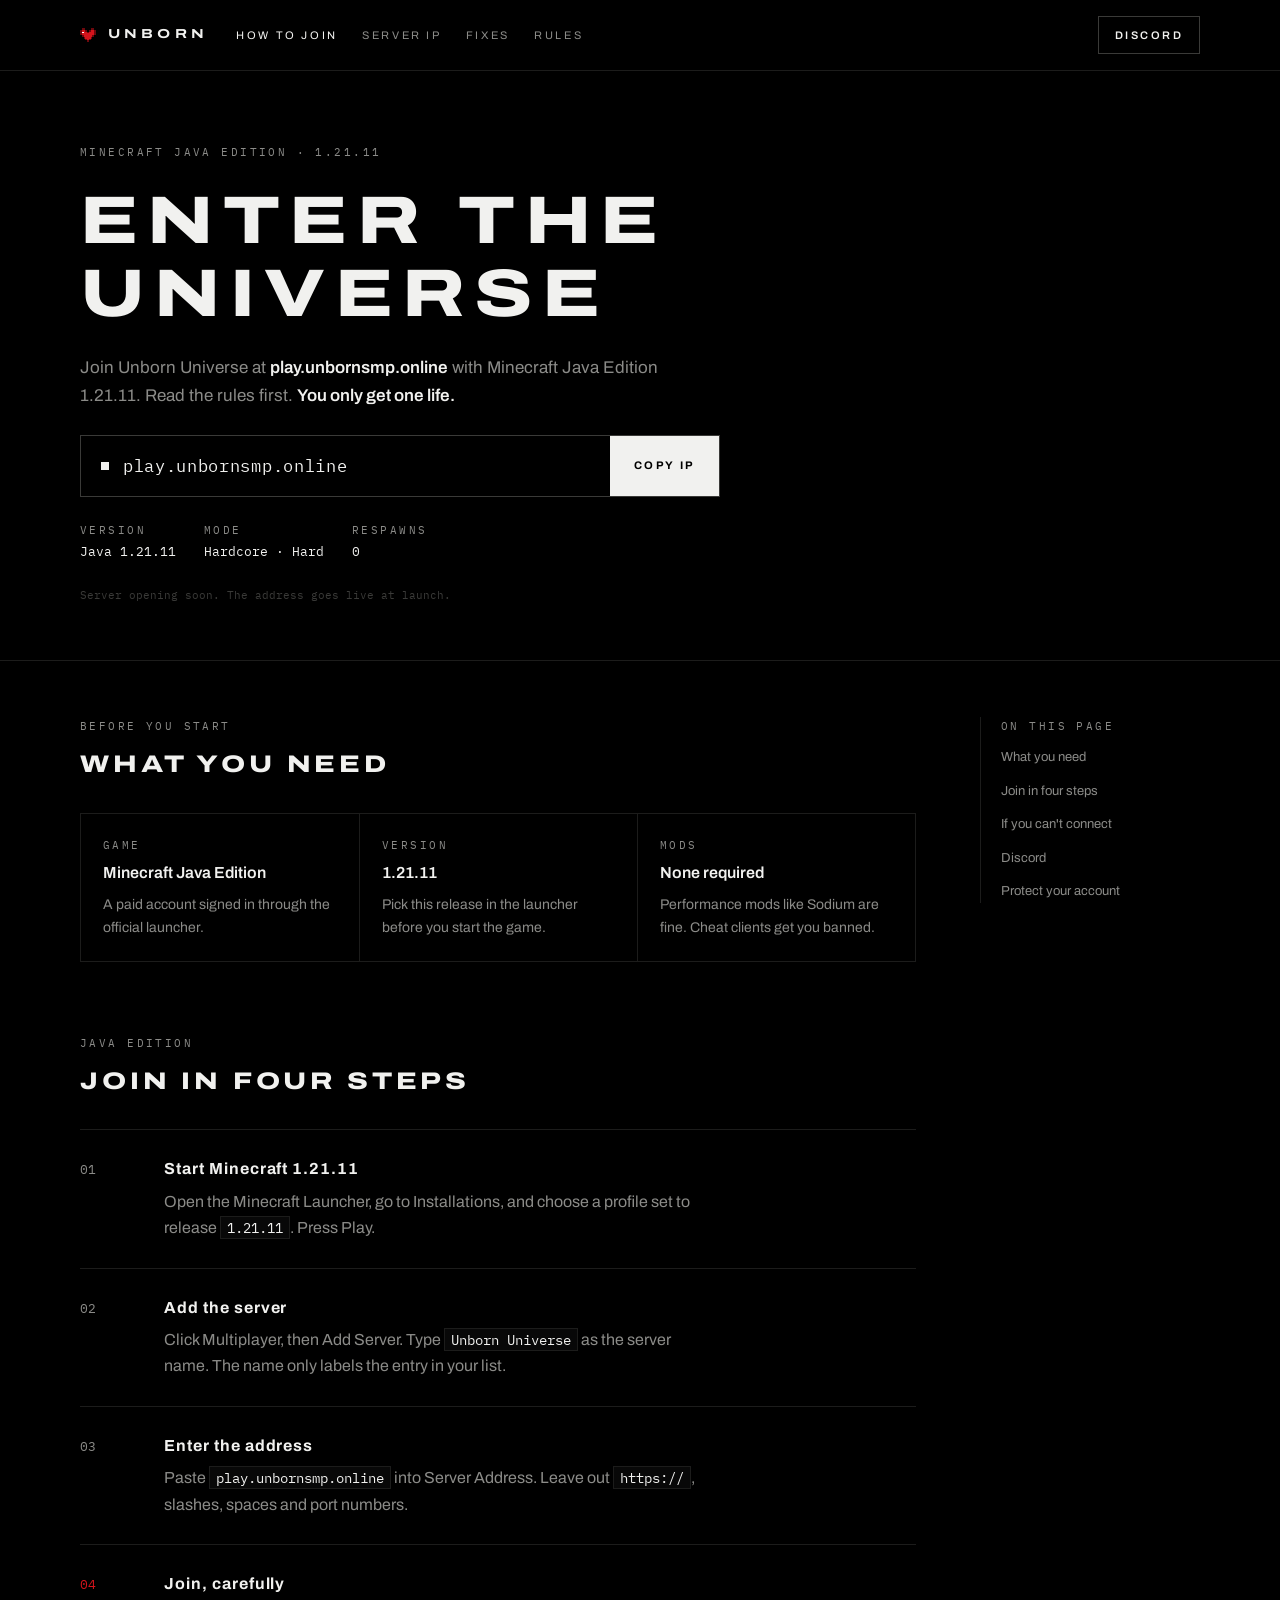
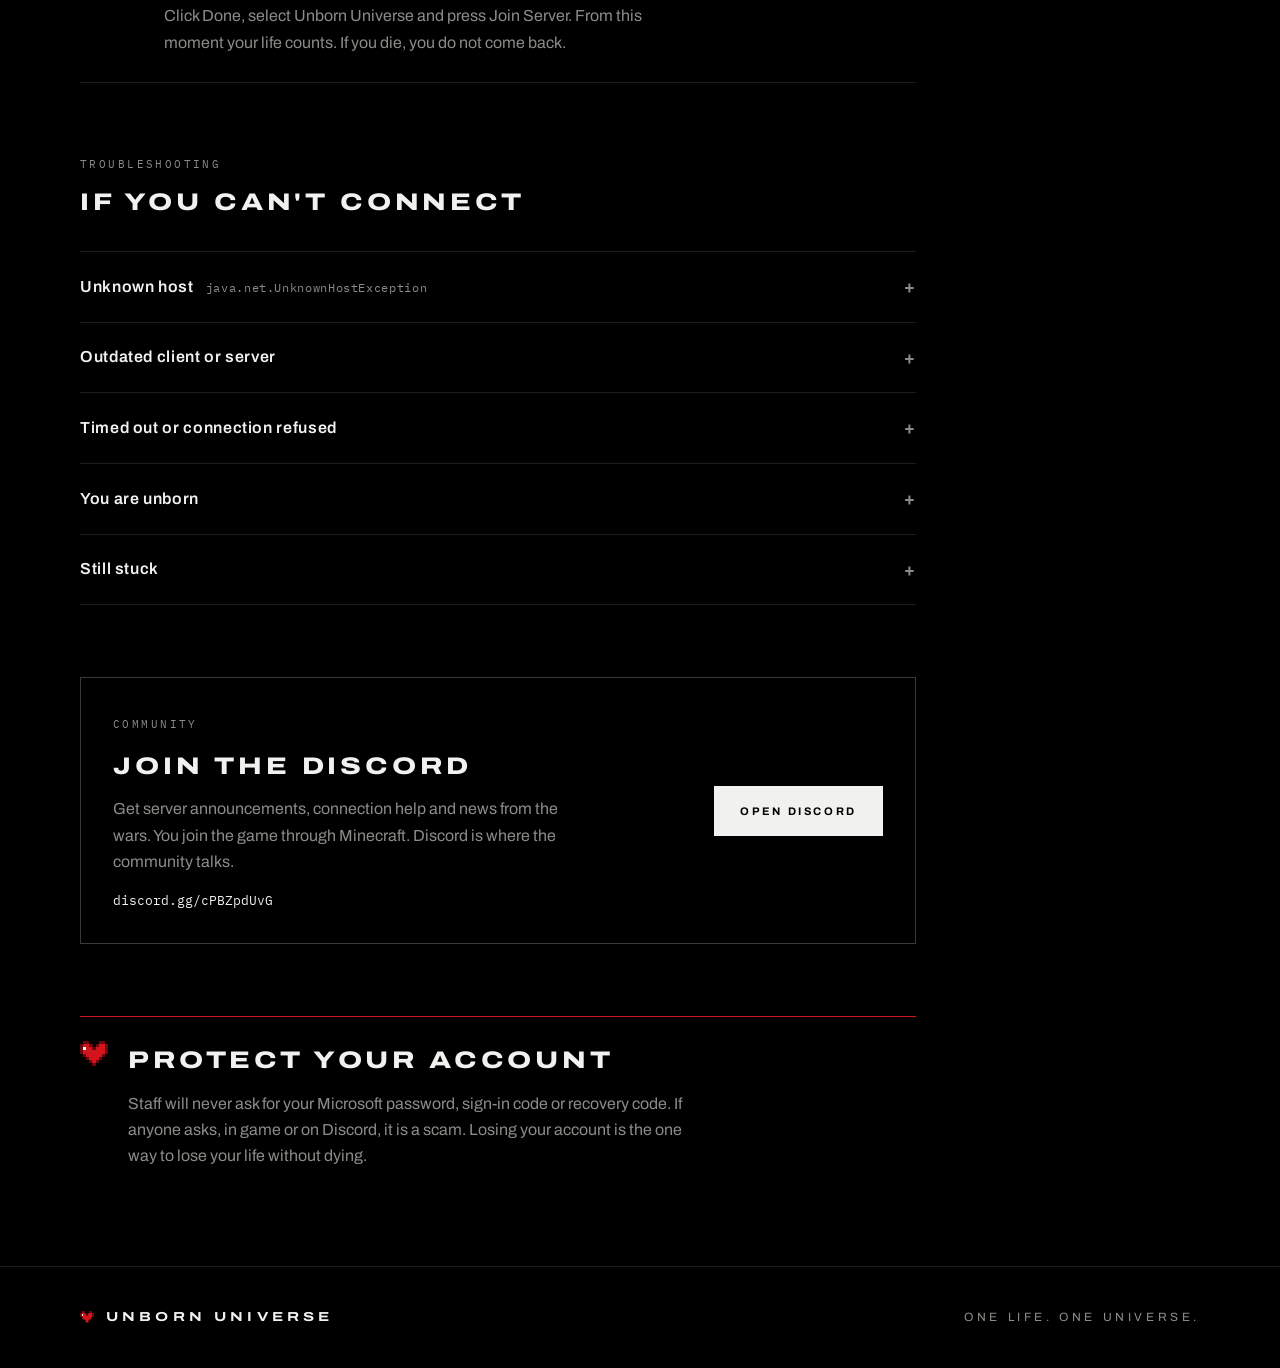
==== index.html @ c7bd7ca3 "Add How to Join page for unbornsmp.online Single-file site with the server IP, Java 1.21.11 join ste" ====
<!doctype html>
<html lang="en">
<head>
<meta charset="utf-8">
<meta name="viewport" content="width=device-width, initial-scale=1, viewport-fit=cover">
<meta name="description" content="Join Unborn Universe, a one-life hardcore Minecraft server. Server IP, Java 1.21.11 join steps, connection fixes and Discord.">
<meta property="og:title" content="Unborn Universe · One life. One universe.">
<meta property="og:description" content="A one-life hardcore Minecraft server. Die here, and you were never born.">
<meta property="og:url" content="https://unbornsmp.online/">
<meta name="theme-color" content="#000000">
<link rel="icon" href="data:image/svg+xml,%3Csvg xmlns='http://www.w3.org/2000/svg' viewBox='0 0 9 8' shape-rendering='crispEdges'%3E%3Cpath fill='%236e070c' d='M1 0h2v1H1zM6 0h2v1H6zM0 1h1v3H0zM8 1h1v3H8zM4 1h1v1H4zM3 1h1v1H3zM5 1h1v1H5zM1 4h1v1H1zM7 4h1v1H7zM2 5h1v1H2zM6 5h1v1H6zM3 6h1v1H3zM5 6h1v1H5zM4 7h1v1H4z'/%3E%3Cpath fill='%23d4141c' d='M1 1h2v1H1zM6 1h2v1H6zM1 2h3v2H1zM4 2h4v2H4zM2 4h5v1H2zM3 5h3v1H3zM4 6h1v1H4z'/%3E%3Cpath fill='%23fff' d='M2 2h1v1H2z'/%3E%3C/svg%3E">
<title>Join Unborn Universe</title>
<link rel="preconnect" href="https://fonts.googleapis.com">
<link rel="preconnect" href="https://fonts.gstatic.com" crossorigin>
<link rel="stylesheet" href="https://fonts.googleapis.com/css2?family=Archivo:wdth,wght@62..125,100..900&family=IBM+Plex+Mono:wght@400;500&display=swap">
<style>
/* Layout: sticky site nav, wide-tracked hero with the IP box, then a guide column beside a sticky "on this page" rail. */
:root {
  padding-top: env(safe-area-inset-top, 0px);
  --void: #000;
  --panel: #080808;
  --ink: #f1f1ef;
  --ash: #8b8b88;
  --smoke: #3a3a38;
  --line: #1c1c1b;
  --heart: #d4141c;
  --display: "Archivo", "Arial Black", "Helvetica Neue", Arial, sans-serif;
  --body: "Archivo", "Helvetica Neue", Arial, sans-serif;
  --mono: "IBM Plex Mono", ui-monospace, Consolas, monospace;
  color-scheme: dark;
}
* { box-sizing: border-box; }
html { scroll-behavior: smooth; }
body { margin: 0; background: var(--void); color: var(--ink); font-family: var(--body); font-size: 16px; line-height: 1.65; overflow-x: hidden; }
body::before { content: ""; position: fixed; inset: 0 0 auto; height: env(safe-area-inset-top, 0px); z-index: 10; background: var(--void); }
.gutter { padding-left: max(16px, env(safe-area-inset-left, 0px)); padding-right: max(16px, env(safe-area-inset-right, 0px)); }
.wrap { max-width: 1120px; margin: 0 auto; }
h1, h2, h3 { margin: 0; text-wrap: balance; }
p { margin: 0; }
a { color: inherit; }
button { font: inherit; color: inherit; }
code { font-family: var(--mono); }
:focus-visible { outline: 1px solid var(--ink); outline-offset: 3px; }
.label { font-family: var(--mono); font-size: 11px; letter-spacing: .22em; text-transform: uppercase; color: var(--ash); }
.wide { font-family: var(--display); font-stretch: 125%; text-transform: uppercase; }
.heart { display: inline-block; line-height: 0; }

/* nav */
.top { position: sticky; top: env(safe-area-inset-top, 0px); z-index: 20; background: rgba(0,0,0,.88); backdrop-filter: blur(10px); border-bottom: 1px solid var(--line); }
.top .wrap { display: flex; align-items: center; gap: 28px; padding-block: 16px; flex-wrap: wrap; }
.mark { display: flex; align-items: center; gap: 12px; font-family: var(--display); font-stretch: 125%; font-weight: 700; font-size: 13px; letter-spacing: .32em; text-decoration: none; }
.top nav { display: flex; gap: 24px; flex-wrap: wrap; flex: 1; }
.top nav a { text-decoration: none; font-size: 11px; letter-spacing: .24em; text-transform: uppercase; color: var(--ash); transition: color .4s; }
.top nav a:hover, .top nav a[aria-current] { color: var(--ink); }
.discord-btn { display: inline-flex; align-items: center; gap: 10px; padding: 9px 16px; border: 1px solid var(--smoke); text-decoration: none; font-size: 11px; font-weight: 600; letter-spacing: .22em; text-transform: uppercase; transition: border-color .4s; }
.discord-btn:hover { border-color: var(--ink); }
@media (max-width: 760px) { .top nav { order: 3; flex-basis: 100%; gap: 18px; } }

/* hero */
.hero { padding-block: 72px 56px; border-bottom: 1px solid var(--line); }
.hero .wrap { display: flex; flex-direction: column; gap: 24px; }
.hero h1 { font-size: clamp(1.7rem, 5.4vw, 4.2rem); line-height: 1.08; letter-spacing: .14em; font-weight: 800; animation: unfold 2.6s cubic-bezier(.16,.8,.1,1) both; }
.hero .lede { color: var(--ash); max-width: 58ch; font-size: 17px; }
.hero .lede strong { color: var(--ink); font-weight: 600; }
@keyframes unfold { from { opacity: 0; letter-spacing: .5em; filter: blur(5px); } }
.ipbox { display: flex; flex-wrap: wrap; gap: 0; max-width: 640px; border: 1px solid var(--smoke); }
.ipbox .addr { flex: 1 1 260px; display: flex; align-items: center; gap: 14px; padding: 16px 20px; min-width: 0; }
.ipbox .addr code { font-size: 17px; letter-spacing: .04em; user-select: all; overflow-wrap: anywhere; }
.ipbox .dot { width: 8px; height: 8px; background: var(--ink); flex: none; animation: pulse 2.4s ease-in-out infinite; }
@keyframes pulse { 50% { opacity: .25; } }
.ipbox button { background: var(--ink); color: var(--void); border: 0; padding: 16px 24px; cursor: pointer; font-size: 11px; font-weight: 700; letter-spacing: .24em; text-transform: uppercase; flex: 0 0 auto; transition: background .3s; }
.ipbox button:hover { background: #fff; }
.meta { display: flex; gap: 28px; flex-wrap: wrap; }
.meta div { display: flex; flex-direction: column; gap: 2px; }
.meta .v { font-family: var(--mono); font-size: 13px; }
.placeholder { font-family: var(--mono); font-size: 11px; color: var(--smoke); }

/* body layout */
.guide { padding-block: 56px 96px; }
.guide .wrap { display: grid; grid-template-columns: 1fr 220px; gap: 64px; align-items: start; }
.guide main { display: flex; flex-direction: column; gap: 72px; min-width: 0; }
.rail { position: sticky; top: calc(env(safe-area-inset-top, 0px) + 84px); display: flex; flex-direction: column; gap: 12px; padding-left: 20px; border-left: 1px solid var(--line); }
.rail a { text-decoration: none; font-size: 13px; color: var(--ash); transition: color .3s; }
.rail a:hover { color: var(--ink); }
@media (max-width: 900px) { .guide .wrap { grid-template-columns: 1fr; } .rail { display: none; } }

section > header { display: flex; flex-direction: column; gap: 10px; margin-bottom: 28px; }
section h2 { font-family: var(--display); font-stretch: 125%; font-size: clamp(1.1rem, 2.4vw, 1.5rem); letter-spacing: .16em; text-transform: uppercase; font-weight: 800; }
section > header p, .prose { color: var(--ash); max-width: 64ch; }
.prose strong, section > header p strong { color: var(--ink); font-weight: 600; }

.needs { display: grid; grid-template-columns: repeat(3, 1fr); border: 1px solid var(--line); }
.needs div { padding: 22px; border-left: 1px solid var(--line); display: flex; flex-direction: column; gap: 6px; }
.needs div:first-child { border-left: 0; }
.needs .v { font-weight: 600; }
.needs p { color: var(--ash); font-size: 14px; }
@media (max-width: 640px) { .needs { grid-template-columns: 1fr; } .needs div { border-left: 0; border-top: 1px solid var(--line); } .needs div:first-child { border-top: 0; } }

.steps { list-style: none; margin: 0; padding: 0; counter-reset: s; }
.steps li { counter-increment: s; display: grid; grid-template-columns: 64px 1fr; gap: 20px; padding-block: 26px; border-top: 1px solid var(--line); }
.steps li:last-child { border-bottom: 1px solid var(--line); }
.steps li::before { content: counter(s, decimal-leading-zero); font-family: var(--mono); font-size: 13px; color: var(--ash); padding-top: 3px; }
.steps h3 { font-size: 16px; font-weight: 700; letter-spacing: .06em; margin-bottom: 6px; }
.steps p { color: var(--ash); max-width: 60ch; }
.steps code, .fix code, .prose code { color: var(--ink); background: var(--panel); border: 1px solid var(--line); padding: 1px 6px; font-size: .9em; }
.steps li:last-child::before { color: var(--heart); }

.fixes { display: flex; flex-direction: column; }
.fix { border-top: 1px solid var(--line); }
.fix:last-child { border-bottom: 1px solid var(--line); }
.fix summary { list-style: none; cursor: pointer; display: flex; justify-content: space-between; align-items: center; gap: 16px; padding-block: 20px; font-weight: 600; letter-spacing: .04em; }
.fix summary::-webkit-details-marker { display: none; }
.fix summary::after { content: "+"; font-family: var(--mono); color: var(--ash); font-size: 18px; transition: transform .4s; }
.fix[open] summary::after { transform: rotate(45deg); }
.fix summary .err { font-family: var(--mono); font-size: 12px; font-weight: 400; color: var(--ash); margin-left: 12px; }
.fix p { color: var(--ash); max-width: 62ch; padding-bottom: 22px; }

.community { border: 1px solid var(--smoke); padding: 32px; display: grid; grid-template-columns: 1fr auto; gap: 28px; align-items: center; }
.community p { color: var(--ash); max-width: 52ch; margin-top: 10px; }
.community .link { font-family: var(--mono); font-size: 13px; color: var(--ink); margin-top: 14px; display: block; overflow-wrap: anywhere; }
.join-discord { display: inline-flex; align-items: center; justify-content: center; padding: 16px 26px; background: var(--ink); color: var(--void); text-decoration: none; font-size: 11px; font-weight: 700; letter-spacing: .24em; text-transform: uppercase; transition: background .3s; }
.join-discord:hover { background: #fff; }
@media (max-width: 640px) { .community { grid-template-columns: 1fr; padding: 24px; } }

.warn { display: grid; grid-template-columns: auto 1fr; gap: 20px; padding: 24px 0 0; border-top: 1px solid var(--heart); }
.warn h2 { color: var(--ink); }
.warn p { color: var(--ash); max-width: 62ch; margin-top: 10px; }

footer { border-top: 1px solid var(--line); padding-block: 40px; }
footer .wrap { display: flex; justify-content: space-between; gap: 20px; flex-wrap: wrap; align-items: center; }
footer p { font-size: 12px; letter-spacing: .3em; text-transform: uppercase; color: var(--ash); }

@media (prefers-reduced-motion: reduce) { *, *::before, *::after { animation: none !important; transition: none !important; } html { scroll-behavior: auto; } }
</style>
</head>
<body>

<header class="top gutter">
  <div class="wrap">
    <a class="mark" href="#top"><span class="heart" data-heart="16"></span>UNBORN</a>
    <nav aria-label="Site">
      <a href="#top" aria-current="page">How to join</a>
      <a href="#steps">Server IP</a>
      <a href="#fixes">Fixes</a>
      <a href="#rules">Rules</a>
    </nav>
    <a class="discord-btn" href="https://discord.gg/cPBZpdUvG" target="_blank" rel="noopener">Discord</a>
  </div>
</header>

<div class="hero gutter" id="top">
  <div class="wrap">
    <span class="label">Minecraft Java Edition · 1.21.11</span>
    <h1 class="wide">Enter the<br>universe</h1>
    <p class="lede">Join Unborn Universe at <strong>play.unbornsmp.online</strong> with Minecraft Java Edition 1.21.11. Read the rules first. <strong>You only get one life.</strong></p>
    <div class="ipbox">
      <div class="addr"><span class="dot" aria-hidden="true"></span><code id="ip">play.unbornsmp.online</code></div>
      <button id="copy" type="button">Copy IP</button>
    </div>
    <div class="meta">
      <div><span class="label">Version</span><span class="v">Java 1.21.11</span></div>
      <div><span class="label">Mode</span><span class="v">Hardcore · Hard</span></div>
      <div><span class="label">Respawns</span><span class="v">0</span></div>
    </div>
    <p class="placeholder">Server opening soon. The address goes live at launch.</p>
  </div>
</div>

<div class="guide gutter">
  <div class="wrap">
    <main>
      <section id="before">
        <header>
          <span class="label">Before you start</span>
          <h2>What you need</h2>
        </header>
        <div class="needs">
          <div><span class="label">Game</span><span class="v">Minecraft Java Edition</span><p>A paid account signed in through the official launcher.</p></div>
          <div><span class="label">Version</span><span class="v">1.21.11</span><p>Pick this release in the launcher before you start the game.</p></div>
          <div><span class="label">Mods</span><span class="v">None required</span><p>Performance mods like Sodium are fine. Cheat clients get you banned.</p></div>
        </div>
      </section>

      <section id="steps">
        <header>
          <span class="label">Java Edition</span>
          <h2>Join in four steps</h2>
        </header>
        <ol class="steps">
          <li><div><h3>Start Minecraft 1.21.11</h3><p>Open the Minecraft Launcher, go to Installations, and choose a profile set to release <code>1.21.11</code>. Press Play.</p></div></li>
          <li><div><h3>Add the server</h3><p>Click Multiplayer, then Add Server. Type <code>Unborn Universe</code> as the server name. The name only labels the entry in your list.</p></div></li>
          <li><div><h3>Enter the address</h3><p>Paste <code>play.unbornsmp.online</code> into Server Address. Leave out <code>https://</code>, slashes, spaces and port numbers.</p></div></li>
          <li><div><h3>Join, carefully</h3><p>Click Done, select Unborn Universe and press Join Server. From this moment your life counts. If you die, you do not come back.</p></div></li>
        </ol>
      </section>

      <section id="fixes">
        <header>
          <span class="label">Troubleshooting</span>
          <h2>If you can't connect</h2>
        </header>
        <div class="fixes">
          <details class="fix"><summary><span>Unknown host<span class="err">java.net.UnknownHostException</span></span></summary><p>The address is spelled wrong or has extra text. Type <code>play.unbornsmp.online</code> again with no prefix, slash or port. If it still fails, check Discord in case the server is down.</p></details>
          <details class="fix"><summary><span>Outdated client or server</span></summary><p>Your game is on a different release. Go back to the launcher, set your installation to <code>1.21.11</code>, and start the game again.</p></details>
          <details class="fix"><summary><span>Timed out or connection refused</span></summary><p>The server is probably restarting. Wait a minute, then try again. You don't need to forward ports on your router to join.</p></details>
          <details class="fix"><summary><span>You are unborn</span></summary><p>You died, so the server will not let you play again. If you think the death was caused by a bug or a false anticheat flag, open a ticket in Discord. Staff review every appeal and can restore a player.</p></details>
          <details class="fix"><summary><span>Still stuck</span></summary><p>Post in the support channel on Discord. Include the exact error, your Minecraft version and the address you typed. Hide any personal details in screenshots.</p></details>
        </div>
      </section>

      <section id="discord">
        <div class="community">
          <div>
            <span class="label">Community</span>
            <h2 style="margin-top:10px">Join the Discord</h2>
            <p>Get server announcements, connection help and news from the wars. You join the game through Minecraft. Discord is where the community talks.</p>
            <span class="link">discord.gg/cPBZpdUvG</span>
          </div>
          <a class="join-discord" href="https://discord.gg/cPBZpdUvG" target="_blank" rel="noopener">Open Discord</a>
        </div>
      </section>

      <section id="rules">
        <div class="warn">
          <span class="heart" data-heart="28"></span>
          <div>
            <h2>Protect your account</h2>
            <p>Staff will never ask for your Microsoft password, sign-in code or recovery code. If anyone asks, in game or on Discord, it is a scam. Losing your account is the one way to lose your life without dying.</p>
          </div>
        </div>
      </section>
    </main>

    <aside class="rail" aria-label="On this page">
      <span class="label">On this page</span>
      <a href="#before">What you need</a>
      <a href="#steps">Join in four steps</a>
      <a href="#fixes">If you can't connect</a>
      <a href="#discord">Discord</a>
      <a href="#rules">Protect your account</a>
    </aside>
  </div>
</div>

<footer class="gutter">
  <div class="wrap">
    <a class="mark" href="#top"><span class="heart" data-heart="14"></span>UNBORN UNIVERSE</a>
    <p>One life. One universe.</p>
  </div>
</footer>

<script>
(() => {
  const HEART = ['.oo...oo.','orro.orro','ohrrorrro','orrrrrrro','.orrrrro.','..orrro..','...oro...','....o....'];
  const COL = { o: '#6e070c', r: '#d4141c', h: '#ffffff' };
  document.querySelectorAll('[data-heart]').forEach(el => {
    const px = +el.dataset.heart; let rects = '';
    HEART.forEach((row, y) => [...row].forEach((c, x) => { if (c !== '.') rects += `<rect x="${x}" y="${y}" width="1.02" height="1.02" fill="${COL[c]}"/>`; }));
    el.innerHTML = `<svg viewBox="0 0 9 8" width="${px}" height="${Math.round(px * 8 / 9)}" shape-rendering="crispEdges" aria-hidden="true">${rects}</svg>`;
  });
  const btn = document.getElementById('copy'), code = document.getElementById('ip');
  btn.addEventListener('click', () => {
    const done = () => { btn.textContent = 'Copied'; setTimeout(() => btn.textContent = 'Copy IP', 1800); };
    const fallback = () => { const r = document.createRange(); r.selectNodeContents(code); const s = getSelection(); s.removeAllRanges(); s.addRange(r); btn.textContent = 'Press Ctrl+C'; };
    try { navigator.clipboard.writeText(code.textContent).then(done, fallback); } catch (e) { fallback(); }
  });
})();
</script>
</body>
</html>
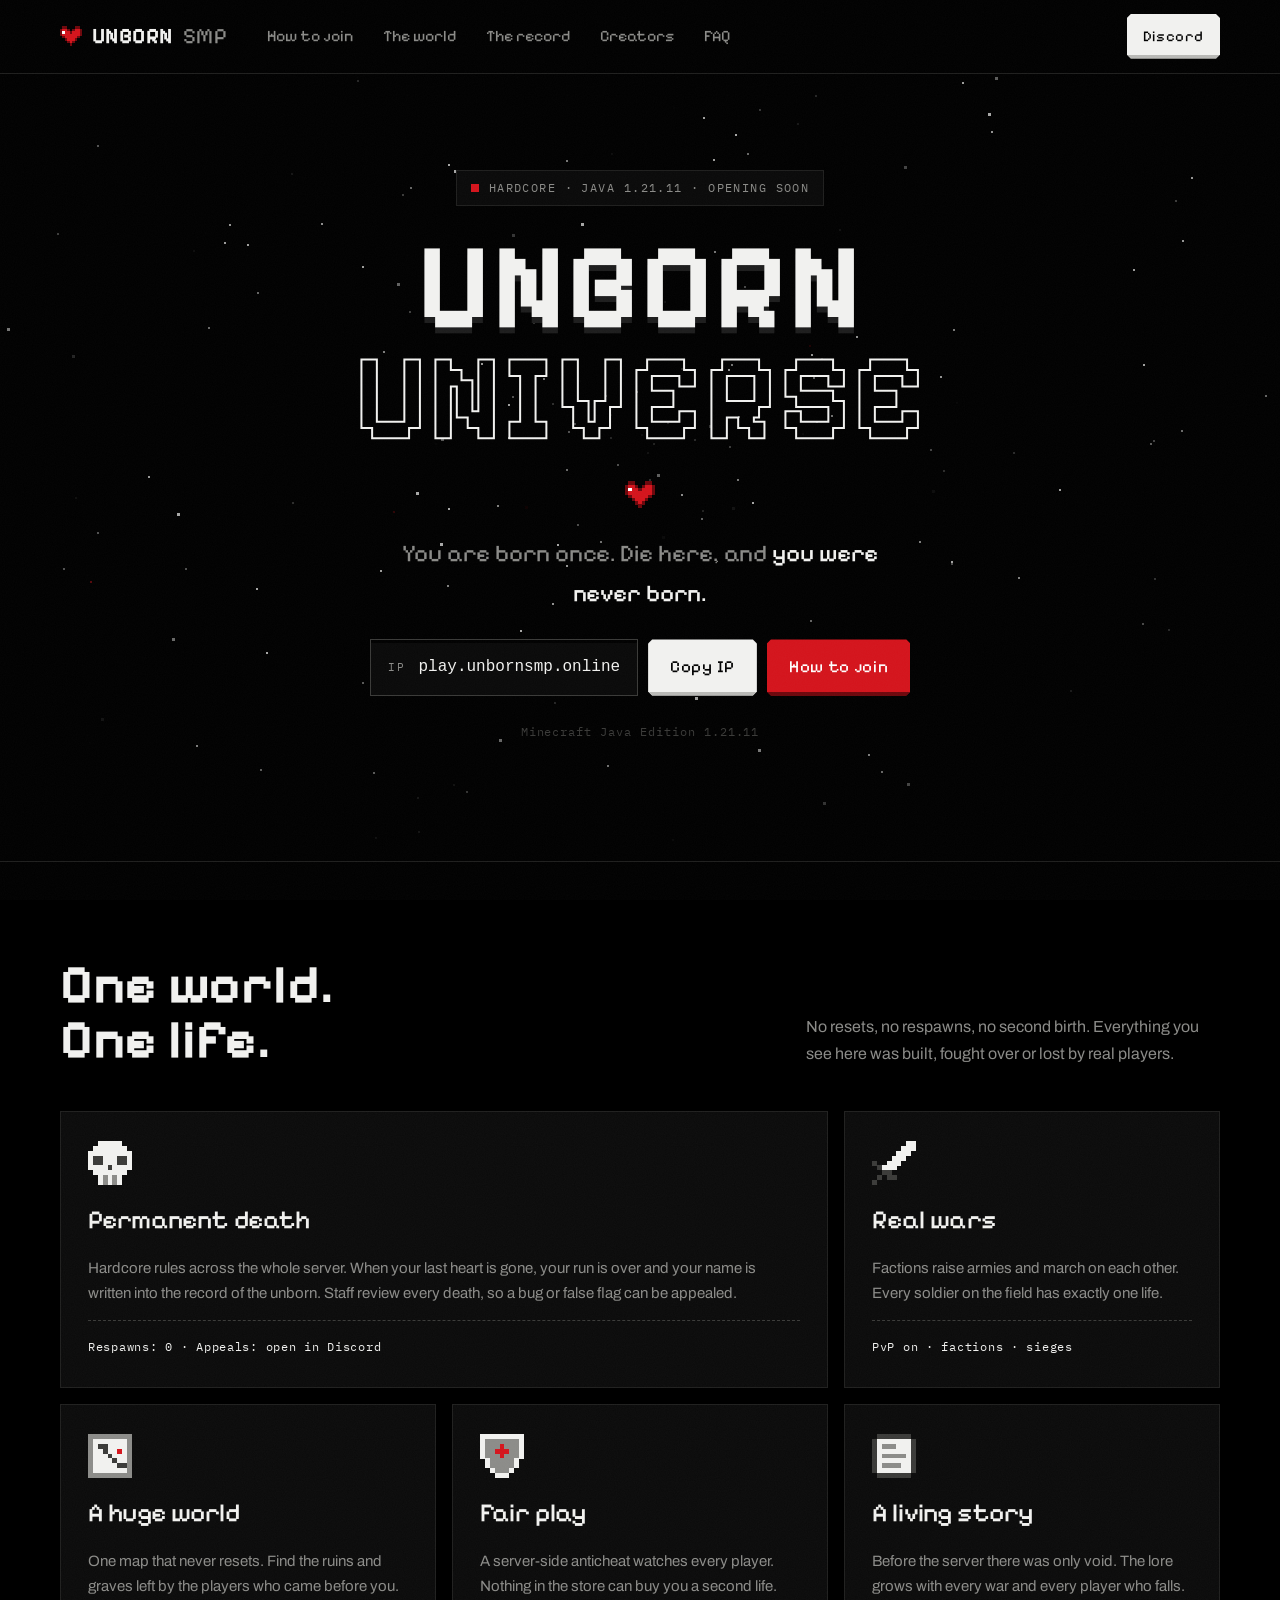
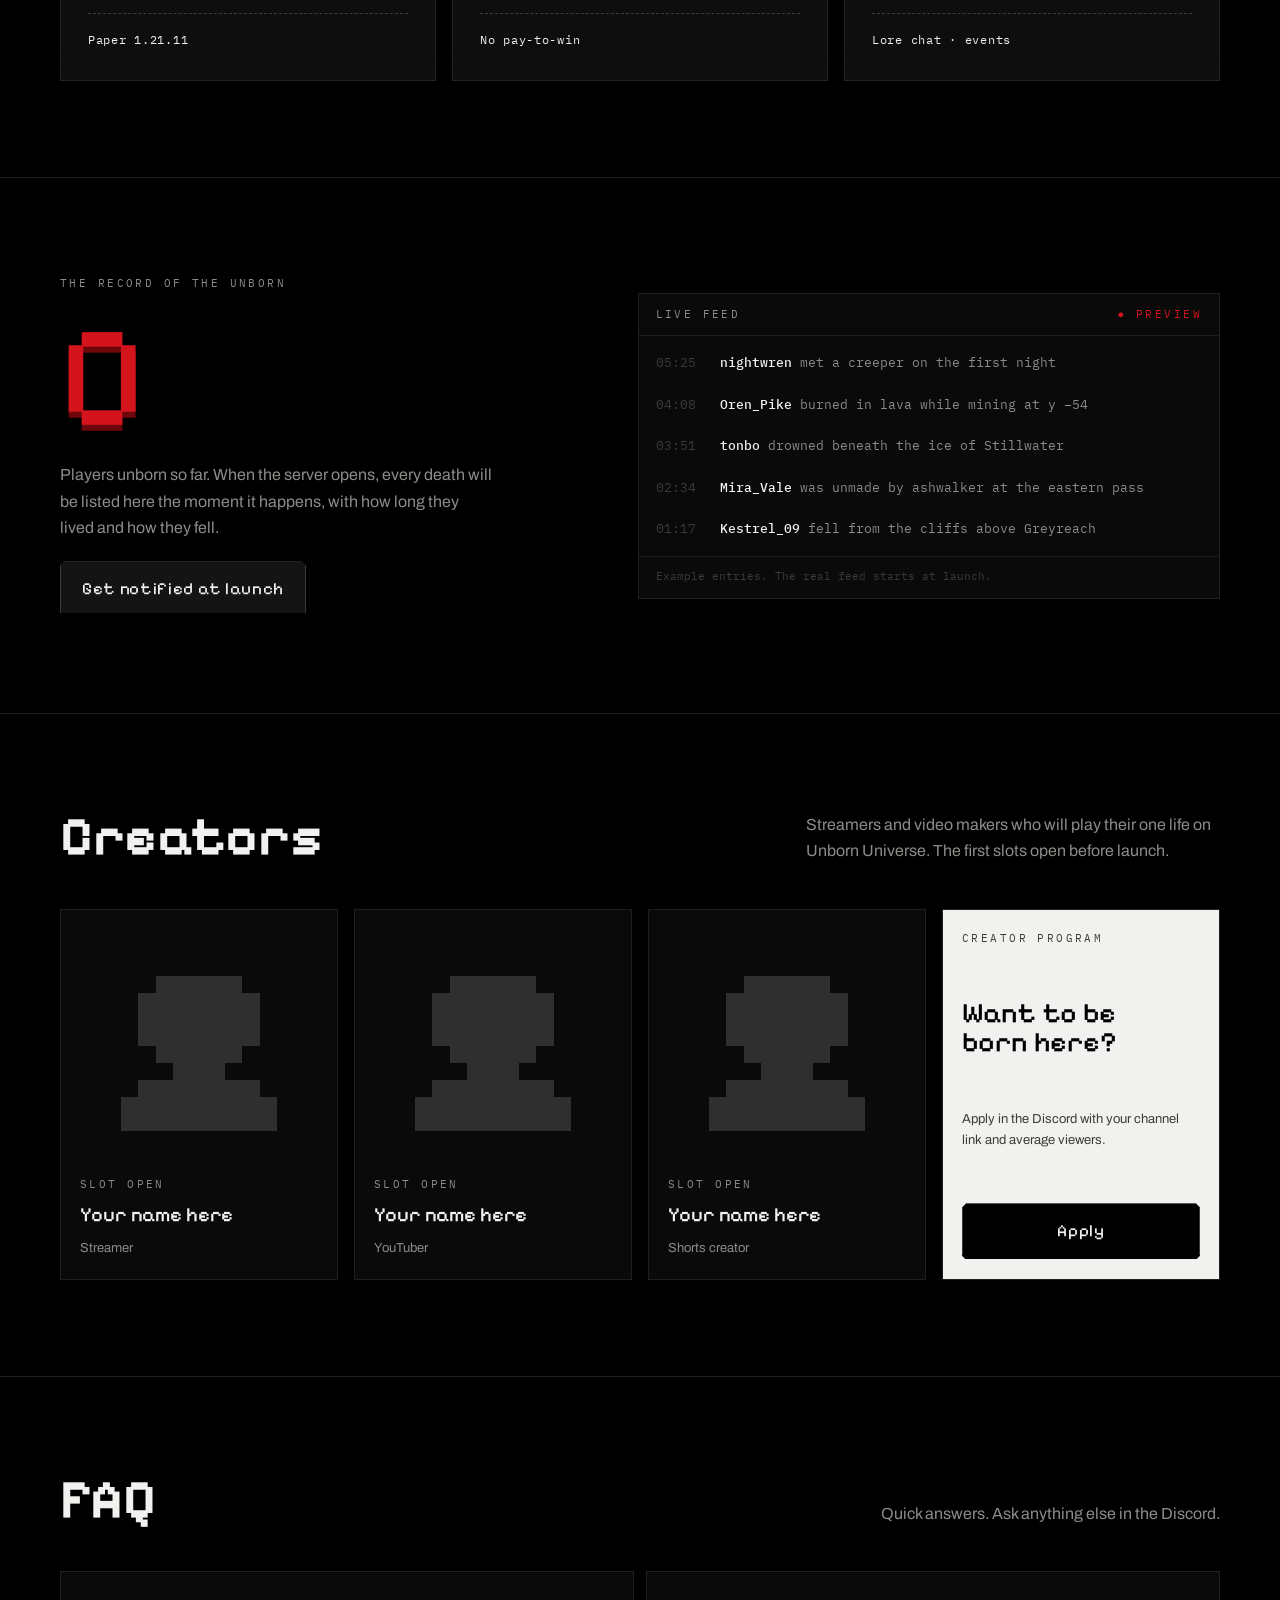
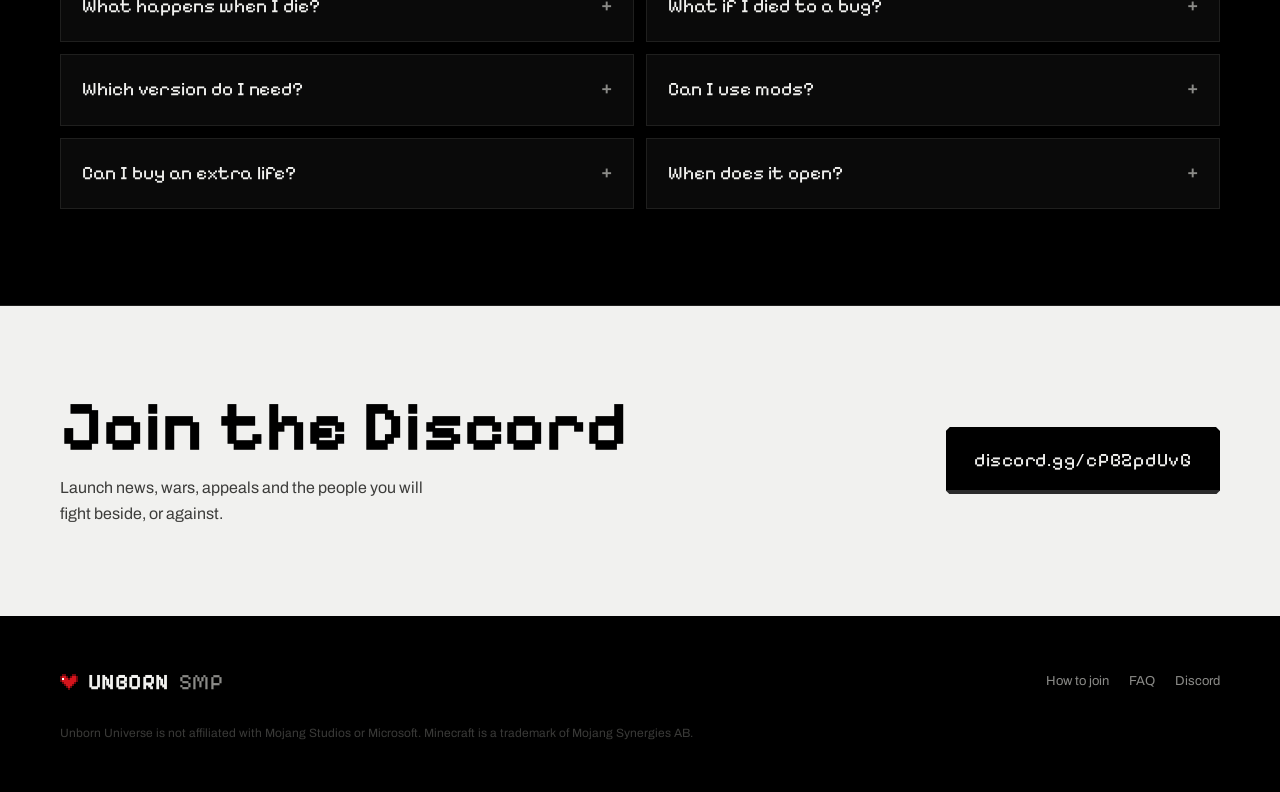
==== commit b80e2182: "Add pixel-style homepage and move join page to /how-to-join/ The site needed a real front page: hero" ====
--- a/index.html
+++ b/index.html
@@ -3,132 +3,177 @@
 <head>
 <meta charset="utf-8">
 <meta name="viewport" content="width=device-width, initial-scale=1, viewport-fit=cover">
-<meta name="description" content="Join Unborn Universe, a one-life hardcore Minecraft server. Server IP, Java 1.21.11 join steps, connection fixes and Discord.">
+<title>Unborn Universe · One-life hardcore Minecraft server</title>
+<meta name="description" content="Unborn Universe is a one-life hardcore Minecraft server. A huge world, real wars and permanent death. Die here, and you were never born.">
 <meta property="og:title" content="Unborn Universe · One life. One universe.">
 <meta property="og:description" content="A one-life hardcore Minecraft server. Die here, and you were never born.">
 <meta property="og:url" content="https://unbornsmp.online/">
 <meta name="theme-color" content="#000000">
 <link rel="icon" href="data:image/svg+xml,%3Csvg xmlns='http://www.w3.org/2000/svg' viewBox='0 0 9 8' shape-rendering='crispEdges'%3E%3Cpath fill='%236e070c' d='M1 0h2v1H1zM6 0h2v1H6zM0 1h1v3H0zM8 1h1v3H8zM4 1h1v1H4zM3 1h1v1H3zM5 1h1v1H5zM1 4h1v1H1zM7 4h1v1H7zM2 5h1v1H2zM6 5h1v1H6zM3 6h1v1H3zM5 6h1v1H5zM4 7h1v1H4z'/%3E%3Cpath fill='%23d4141c' d='M1 1h2v1H1zM6 1h2v1H6zM1 2h3v2H1zM4 2h4v2H4zM2 4h5v1H2zM3 5h3v1H3zM4 6h1v1H4z'/%3E%3Cpath fill='%23fff' d='M2 2h1v1H2z'/%3E%3C/svg%3E">
-<title>Join Unborn Universe</title>
 <link rel="preconnect" href="https://fonts.googleapis.com">
 <link rel="preconnect" href="https://fonts.gstatic.com" crossorigin>
-<link rel="stylesheet" href="https://fonts.googleapis.com/css2?family=Archivo:wdth,wght@62..125,100..900&family=IBM+Plex+Mono:wght@400;500&display=swap">
+<link rel="stylesheet" href="https://fonts.googleapis.com/css2?family=Pixelify+Sans:wght@400;500;700&family=Archivo:wdth,wght@62..125,300..800&family=IBM+Plex+Mono:wght@400;500&display=swap">
 <style>
-/* Layout: sticky site nav, wide-tracked hero with the IP box, then a guide column beside a sticky "on this page" rail. */
+/* Layout: sticky nav; dust-field hero with pixel title + IP; feature grid; record teaser; creators; FAQ; Discord band; footer. */
 :root {
-  padding-top: env(safe-area-inset-top, 0px);
   --void: #000;
-  --panel: #080808;
+  --coal: #0a0a0a;
+  --stone: #141414;
   --ink: #f1f1ef;
   --ash: #8b8b88;
   --smoke: #3a3a38;
-  --line: #1c1c1b;
+  --line: #1f1f1e;
   --heart: #d4141c;
-  --display: "Archivo", "Arial Black", "Helvetica Neue", Arial, sans-serif;
+  --heart-deep: #6e070c;
+  --pixel: "Pixelify Sans", "Courier New", monospace;
   --body: "Archivo", "Helvetica Neue", Arial, sans-serif;
   --mono: "IBM Plex Mono", ui-monospace, Consolas, monospace;
+  --grain: url("data:image/svg+xml,%3Csvg xmlns='http://www.w3.org/2000/svg' width='160' height='160'%3E%3Cfilter id='n'%3E%3CfeTurbulence type='fractalNoise' baseFrequency='.9' numOctaves='2' stitchTiles='stitch'/%3E%3CfeColorMatrix values='0 0 0 0 1 0 0 0 0 1 0 0 0 0 1 0 0 0 .5 0'/%3E%3C/filter%3E%3Crect width='160' height='160' filter='url(%23n)'/%3E%3C/svg%3E");
   color-scheme: dark;
 }
 * { box-sizing: border-box; }
 html { scroll-behavior: smooth; }
 body { margin: 0; background: var(--void); color: var(--ink); font-family: var(--body); font-size: 16px; line-height: 1.65; overflow-x: hidden; }
-body::before { content: ""; position: fixed; inset: 0 0 auto; height: env(safe-area-inset-top, 0px); z-index: 10; background: var(--void); }
+body::before { content: ""; position: fixed; inset: 0 0 auto; height: env(safe-area-inset-top, 0px); z-index: 30; background: var(--void); }
+body::after { content: ""; position: fixed; inset: 0; pointer-events: none; z-index: 50; background-image: var(--grain); opacity: .05; }
 .gutter { padding-left: max(16px, env(safe-area-inset-left, 0px)); padding-right: max(16px, env(safe-area-inset-right, 0px)); }
-.wrap { max-width: 1120px; margin: 0 auto; }
-h1, h2, h3 { margin: 0; text-wrap: balance; }
+.wrap { max-width: 1160px; margin: 0 auto; }
+h1, h2, h3 { margin: 0; text-wrap: balance; font-weight: 700; }
 p { margin: 0; }
 a { color: inherit; }
 button { font: inherit; color: inherit; }
-code { font-family: var(--mono); }
-:focus-visible { outline: 1px solid var(--ink); outline-offset: 3px; }
+:focus-visible { outline: 2px solid var(--ink); outline-offset: 3px; }
+.px { font-family: var(--pixel); }
 .label { font-family: var(--mono); font-size: 11px; letter-spacing: .22em; text-transform: uppercase; color: var(--ash); }
-.wide { font-family: var(--display); font-stretch: 125%; text-transform: uppercase; }
 .heart { display: inline-block; line-height: 0; }
 
+/* pixel-cut buttons: square corners notched like a Minecraft button */
+.btn { --cut: 4px; display: inline-flex; align-items: center; justify-content: center; gap: 10px; padding: 14px 22px; border: 0; cursor: pointer; text-decoration: none; font-family: var(--pixel); font-size: 17px; letter-spacing: .04em; clip-path: polygon(var(--cut) 0, calc(100% - var(--cut)) 0, 100% var(--cut), 100% calc(100% - var(--cut)), calc(100% - var(--cut)) 100%, var(--cut) 100%, 0 calc(100% - var(--cut)), 0 var(--cut)); transition: transform .15s, background .3s, box-shadow .3s; }
+.btn:active { transform: translateY(2px); }
+.btn-light { background: var(--ink); color: var(--void); box-shadow: inset 0 -4px 0 #b9b9b6; }
+.btn-light:hover { background: #fff; }
+.btn-red { background: var(--heart); color: #fff; box-shadow: inset 0 -4px 0 var(--heart-deep); }
+.btn-red:hover { background: #ea1b24; }
+.btn-dark { background: var(--stone); color: var(--ink); box-shadow: inset 0 -4px 0 #000, inset 0 0 0 1px var(--smoke); }
+.btn-dark:hover { background: #1c1c1c; }
+
 /* nav */
-.top { position: sticky; top: env(safe-area-inset-top, 0px); z-index: 20; background: rgba(0,0,0,.88); backdrop-filter: blur(10px); border-bottom: 1px solid var(--line); }
-.top .wrap { display: flex; align-items: center; gap: 28px; padding-block: 16px; flex-wrap: wrap; }
-.mark { display: flex; align-items: center; gap: 12px; font-family: var(--display); font-stretch: 125%; font-weight: 700; font-size: 13px; letter-spacing: .32em; text-decoration: none; }
-.top nav { display: flex; gap: 24px; flex-wrap: wrap; flex: 1; }
-.top nav a { text-decoration: none; font-size: 11px; letter-spacing: .24em; text-transform: uppercase; color: var(--ash); transition: color .4s; }
-.top nav a:hover, .top nav a[aria-current] { color: var(--ink); }
-.discord-btn { display: inline-flex; align-items: center; gap: 10px; padding: 9px 16px; border: 1px solid var(--smoke); text-decoration: none; font-size: 11px; font-weight: 600; letter-spacing: .22em; text-transform: uppercase; transition: border-color .4s; }
-.discord-btn:hover { border-color: var(--ink); }
-@media (max-width: 760px) { .top nav { order: 3; flex-basis: 100%; gap: 18px; } }
+.top { position: sticky; top: env(safe-area-inset-top, 0px); z-index: 20; background: rgba(0,0,0,.82); backdrop-filter: blur(12px); border-bottom: 1px solid var(--line); }
+.top .wrap { display: flex; align-items: center; gap: 28px; padding-block: 14px; }
+.logo { display: flex; align-items: center; gap: 10px; text-decoration: none; font-family: var(--pixel); font-size: 22px; font-weight: 700; letter-spacing: .02em; }
+.logo small { font-size: 22px; color: var(--ash); font-weight: 400; }
+.menu { display: flex; gap: 6px; flex: 1; }
+.menu a { padding: 8px 12px; text-decoration: none; font-family: var(--pixel); font-size: 16px; color: var(--ash); transition: color .3s, background .3s; }
+.menu a:hover { color: var(--ink); background: var(--stone); }
+.top .btn { padding: 10px 16px; font-size: 15px; }
+.burger { display: none; background: none; border: 1px solid var(--smoke); padding: 8px 10px; cursor: pointer; font-family: var(--pixel); }
+@media (max-width: 860px) {
+  .top .wrap { flex-wrap: wrap; gap: 12px; }
+  .burger { display: block; margin-left: auto; }
+  .menu { display: none; order: 3; flex-basis: 100%; flex-direction: column; }
+  .menu.open { display: flex; }
+  .top .btn { display: none; }
+}
 
 /* hero */
-.hero { padding-block: 72px 56px; border-bottom: 1px solid var(--line); }
-.hero .wrap { display: flex; flex-direction: column; gap: 24px; }
-.hero h1 { font-size: clamp(1.7rem, 5.4vw, 4.2rem); line-height: 1.08; letter-spacing: .14em; font-weight: 800; animation: unfold 2.6s cubic-bezier(.16,.8,.1,1) both; }
-.hero .lede { color: var(--ash); max-width: 58ch; font-size: 17px; }
-.hero .lede strong { color: var(--ink); font-weight: 600; }
-@keyframes unfold { from { opacity: 0; letter-spacing: .5em; filter: blur(5px); } }
-.ipbox { display: flex; flex-wrap: wrap; gap: 0; max-width: 640px; border: 1px solid var(--smoke); }
-.ipbox .addr { flex: 1 1 260px; display: flex; align-items: center; gap: 14px; padding: 16px 20px; min-width: 0; }
-.ipbox .addr code { font-size: 17px; letter-spacing: .04em; user-select: all; overflow-wrap: anywhere; }
-.ipbox .dot { width: 8px; height: 8px; background: var(--ink); flex: none; animation: pulse 2.4s ease-in-out infinite; }
-@keyframes pulse { 50% { opacity: .25; } }
-.ipbox button { background: var(--ink); color: var(--void); border: 0; padding: 16px 24px; cursor: pointer; font-size: 11px; font-weight: 700; letter-spacing: .24em; text-transform: uppercase; flex: 0 0 auto; transition: background .3s; }
-.ipbox button:hover { background: #fff; }
-.meta { display: flex; gap: 28px; flex-wrap: wrap; }
-.meta div { display: flex; flex-direction: column; gap: 2px; }
-.meta .v { font-family: var(--mono); font-size: 13px; }
-.placeholder { font-family: var(--mono); font-size: 11px; color: var(--smoke); }
-
-/* body layout */
-.guide { padding-block: 56px 96px; }
-.guide .wrap { display: grid; grid-template-columns: 1fr 220px; gap: 64px; align-items: start; }
-.guide main { display: flex; flex-direction: column; gap: 72px; min-width: 0; }
-.rail { position: sticky; top: calc(env(safe-area-inset-top, 0px) + 84px); display: flex; flex-direction: column; gap: 12px; padding-left: 20px; border-left: 1px solid var(--line); }
-.rail a { text-decoration: none; font-size: 13px; color: var(--ash); transition: color .3s; }
-.rail a:hover { color: var(--ink); }
-@media (max-width: 900px) { .guide .wrap { grid-template-columns: 1fr; } .rail { display: none; } }
-
-section > header { display: flex; flex-direction: column; gap: 10px; margin-bottom: 28px; }
-section h2 { font-family: var(--display); font-stretch: 125%; font-size: clamp(1.1rem, 2.4vw, 1.5rem); letter-spacing: .16em; text-transform: uppercase; font-weight: 800; }
-section > header p, .prose { color: var(--ash); max-width: 64ch; }
-.prose strong, section > header p strong { color: var(--ink); font-weight: 600; }
-
-.needs { display: grid; grid-template-columns: repeat(3, 1fr); border: 1px solid var(--line); }
-.needs div { padding: 22px; border-left: 1px solid var(--line); display: flex; flex-direction: column; gap: 6px; }
-.needs div:first-child { border-left: 0; }
-.needs .v { font-weight: 600; }
-.needs p { color: var(--ash); font-size: 14px; }
-@media (max-width: 640px) { .needs { grid-template-columns: 1fr; } .needs div { border-left: 0; border-top: 1px solid var(--line); } .needs div:first-child { border-top: 0; } }
-
-.steps { list-style: none; margin: 0; padding: 0; counter-reset: s; }
-.steps li { counter-increment: s; display: grid; grid-template-columns: 64px 1fr; gap: 20px; padding-block: 26px; border-top: 1px solid var(--line); }
-.steps li:last-child { border-bottom: 1px solid var(--line); }
-.steps li::before { content: counter(s, decimal-leading-zero); font-family: var(--mono); font-size: 13px; color: var(--ash); padding-top: 3px; }
-.steps h3 { font-size: 16px; font-weight: 700; letter-spacing: .06em; margin-bottom: 6px; }
-.steps p { color: var(--ash); max-width: 60ch; }
-.steps code, .fix code, .prose code { color: var(--ink); background: var(--panel); border: 1px solid var(--line); padding: 1px 6px; font-size: .9em; }
-.steps li:last-child::before { color: var(--heart); }
-
-.fixes { display: flex; flex-direction: column; }
-.fix { border-top: 1px solid var(--line); }
-.fix:last-child { border-bottom: 1px solid var(--line); }
-.fix summary { list-style: none; cursor: pointer; display: flex; justify-content: space-between; align-items: center; gap: 16px; padding-block: 20px; font-weight: 600; letter-spacing: .04em; }
-.fix summary::-webkit-details-marker { display: none; }
-.fix summary::after { content: "+"; font-family: var(--mono); color: var(--ash); font-size: 18px; transition: transform .4s; }
-.fix[open] summary::after { transform: rotate(45deg); }
-.fix summary .err { font-family: var(--mono); font-size: 12px; font-weight: 400; color: var(--ash); margin-left: 12px; }
-.fix p { color: var(--ash); max-width: 62ch; padding-bottom: 22px; }
-
-.community { border: 1px solid var(--smoke); padding: 32px; display: grid; grid-template-columns: 1fr auto; gap: 28px; align-items: center; }
-.community p { color: var(--ash); max-width: 52ch; margin-top: 10px; }
-.community .link { font-family: var(--mono); font-size: 13px; color: var(--ink); margin-top: 14px; display: block; overflow-wrap: anywhere; }
-.join-discord { display: inline-flex; align-items: center; justify-content: center; padding: 16px 26px; background: var(--ink); color: var(--void); text-decoration: none; font-size: 11px; font-weight: 700; letter-spacing: .24em; text-transform: uppercase; transition: background .3s; }
-.join-discord:hover { background: #fff; }
-@media (max-width: 640px) { .community { grid-template-columns: 1fr; padding: 24px; } }
-
-.warn { display: grid; grid-template-columns: auto 1fr; gap: 20px; padding: 24px 0 0; border-top: 1px solid var(--heart); }
-.warn h2 { color: var(--ink); }
-.warn p { color: var(--ash); max-width: 62ch; margin-top: 10px; }
-
-footer { border-top: 1px solid var(--line); padding-block: 40px; }
-footer .wrap { display: flex; justify-content: space-between; gap: 20px; flex-wrap: wrap; align-items: center; }
-footer p { font-size: 12px; letter-spacing: .3em; text-transform: uppercase; color: var(--ash); }
+.hero { position: relative; overflow: hidden; border-bottom: 1px solid var(--line); }
+.hero canvas { position: absolute; inset: 0; width: 100%; height: 100%; }
+.hero::after { content: ""; position: absolute; inset: auto 0 0; height: 140px; background: linear-gradient(transparent, var(--void)); pointer-events: none; }
+.hero .wrap { position: relative; z-index: 1; display: flex; flex-direction: column; align-items: center; text-align: center; gap: 26px; padding-block: 96px 120px; }
+.chip { display: inline-flex; align-items: center; gap: 10px; padding: 7px 14px; background: var(--coal); border: 1px solid var(--line); font-family: var(--mono); font-size: 12px; letter-spacing: .12em; text-transform: uppercase; color: var(--ash); }
+.chip .led { width: 8px; height: 8px; background: var(--heart); animation: blink 1.6s steps(2) infinite; }
+@keyframes blink { 50% { opacity: .2; } }
+.title { font-family: var(--pixel); font-weight: 700; font-size: clamp(2.8rem, 10vw, 7.6rem); line-height: .92; letter-spacing: .01em; text-shadow: 0 6px 0 #1d1d1d, 0 12px 40px rgba(0,0,0,.8); }
+.title span { display: block; }
+.title .out { color: transparent; -webkit-text-stroke: 2px var(--ink); text-shadow: none; }
+.hero .sub { font-family: var(--pixel); font-size: clamp(1.05rem, 2.2vw, 1.5rem); color: var(--ash); max-width: 34ch; }
+.hero .sub b { color: var(--ink); font-weight: 500; }
+.hearts-row { display: flex; gap: 4px; }
+.hearts-row .heart { animation: pop .5s steps(3) both; }
+@keyframes pop { from { transform: scale(0); } }
+.ipbar { display: flex; flex-wrap: wrap; justify-content: center; gap: 10px; }
+.ipfield { display: flex; align-items: center; gap: 12px; padding: 0 18px; min-height: 52px; background: var(--coal); box-shadow: inset 0 0 0 1px var(--smoke), inset 0 4px 0 #000; font-family: var(--mono); font-size: 16px; }
+.ipfield code { user-select: all; }
+.ver { font-family: var(--mono); font-size: 12px; color: var(--smoke); letter-spacing: .08em; }
+.play .reveal { animation: rise 1.4s cubic-bezier(.2,.7,.1,1) both; }
+.play .reveal:nth-child(2) { animation-delay: .15s; } .play .reveal:nth-child(3) { animation-delay: .5s; }
+.play .reveal:nth-child(4) { animation-delay: .9s; } .play .reveal:nth-child(5) { animation-delay: 1.2s; } .play .reveal:nth-child(6) { animation-delay: 1.5s; }
+@keyframes rise { from { opacity: 0; transform: translateY(14px); } }
+
+/* section scaffold */
+.sec { padding-block: 96px; border-bottom: 1px solid var(--line); }
+.sec-head { display: flex; justify-content: space-between; align-items: end; gap: 24px; flex-wrap: wrap; margin-bottom: 44px; }
+.sec-head h2 { font-family: var(--pixel); font-size: clamp(2rem, 4.6vw, 3.4rem); line-height: 1; }
+.sec-head p { color: var(--ash); max-width: 46ch; }
+
+/* features */
+.feat { display: grid; grid-template-columns: repeat(3, 1fr); gap: 16px; }
+.card { position: relative; background: var(--coal); padding: 30px 28px 32px; display: flex; flex-direction: column; gap: 14px; box-shadow: inset 0 0 0 1px var(--line); transition: box-shadow .4s, transform .4s; overflow: hidden; }
+.card::before { content: ""; position: absolute; inset: 0; background-image: var(--grain); opacity: .06; pointer-events: none; }
+.card:hover { box-shadow: inset 0 0 0 1px var(--smoke); transform: translateY(-3px); }
+.card .ico { width: 44px; height: 44px; image-rendering: pixelated; }
+.card h3 { font-family: var(--pixel); font-size: 26px; font-weight: 500; }
+.card p { color: var(--ash); font-size: 15px; }
+.card .foot { margin-top: auto; padding-top: 16px; border-top: 1px dashed var(--smoke); font-family: var(--mono); font-size: 12px; color: var(--ink); letter-spacing: .06em; }
+.card.wide { grid-column: span 2; }
+@media (max-width: 900px) { .feat { grid-template-columns: 1fr; } .card.wide { grid-column: auto; } }
+
+/* record teaser */
+.record { display: grid; grid-template-columns: 1fr 1.1fr; gap: 48px; align-items: center; }
+.record .big { font-family: var(--pixel); font-size: clamp(4rem, 12vw, 9rem); line-height: .9; color: var(--heart); text-shadow: 0 6px 0 var(--heart-deep); }
+.record .copy { display: flex; flex-direction: column; gap: 20px; }
+.record .copy p { color: var(--ash); max-width: 48ch; }
+.feed { background: var(--coal); box-shadow: inset 0 0 0 1px var(--line); font-family: var(--mono); font-size: 13px; }
+.feed .bar { display: flex; justify-content: space-between; padding: 12px 18px; border-bottom: 1px solid var(--line); }
+.feed ul { list-style: none; margin: 0; padding: 6px 0; }
+.feed li { display: grid; grid-template-columns: 52px 1fr; gap: 12px; padding: 10px 18px; color: var(--ash); }
+.feed li b { color: var(--ink); font-weight: 500; }
+.feed li .t { color: var(--smoke); }
+.feed .ex { padding: 10px 18px 14px; color: var(--smoke); font-size: 11px; border-top: 1px solid var(--line); }
+@media (max-width: 900px) { .record { grid-template-columns: 1fr; } }
+
+/* creators */
+.creators { display: grid; grid-template-columns: repeat(4, 1fr); gap: 16px; }
+.slot { aspect-ratio: 3 / 4; max-width: 100%; background: var(--coal); box-shadow: inset 0 0 0 1px var(--line); display: flex; flex-direction: column; justify-content: flex-end; gap: 6px; padding: 20px; position: relative; overflow: hidden; }
+.slot .sil { position: absolute; inset: 18% 22% auto; aspect-ratio: 1; max-width: 100%; display: grid; place-items: center; }
+.slot .sil svg { width: 100%; height: auto; opacity: .16; }
+.slot h3 { font-family: var(--pixel); font-size: 20px; font-weight: 500; }
+.slot p { color: var(--ash); font-size: 13px; }
+.slot.cta { background: var(--ink); color: var(--void); justify-content: space-between; }
+.slot.cta p { color: #3d3d3b; }
+.slot.cta h3 { font-size: 28px; line-height: 1.05; }
+@media (max-width: 900px) { .creators { grid-template-columns: 1fr 1fr; } }
+@media (max-width: 480px) { .creators { grid-template-columns: 1fr; } .slot { aspect-ratio: auto; min-height: 180px; } .slot .sil { display: none; } }
+
+/* faq */
+.faq { display: grid; grid-template-columns: 1fr 1fr; gap: 12px; }
+.q { background: var(--coal); box-shadow: inset 0 0 0 1px var(--line); }
+.q summary { list-style: none; cursor: pointer; display: flex; justify-content: space-between; gap: 16px; padding: 20px 22px; font-family: var(--pixel); font-size: 19px; }
+.q summary::-webkit-details-marker { display: none; }
+.q summary::after { content: "+"; color: var(--ash); transition: transform .3s; }
+.q[open] summary::after { transform: rotate(45deg); }
+.q p { padding: 0 22px 22px; color: var(--ash); font-size: 15px; max-width: 58ch; }
+.q a { color: var(--ink); }
+@media (max-width: 820px) { .faq { grid-template-columns: 1fr; } }
+
+/* discord band */
+.band { padding-block: 88px; background: var(--ink); color: var(--void); position: relative; overflow: hidden; }
+.band::before { content: ""; position: absolute; inset: 0; background-image: var(--grain); opacity: .12; mix-blend-mode: multiply; }
+.band .wrap { position: relative; display: grid; grid-template-columns: 1fr auto; gap: 32px; align-items: center; }
+.band h2 { font-family: var(--pixel); font-size: clamp(2.2rem, 5.6vw, 4.4rem); line-height: .95; }
+.band p { color: #3d3d3b; margin-top: 14px; max-width: 44ch; }
+.band .btn-dark { background: var(--void); color: var(--ink); box-shadow: inset 0 -4px 0 #2b2b2b; font-size: 19px; padding: 18px 28px; }
+@media (max-width: 760px) { .band .wrap { grid-template-columns: 1fr; } }
+
+footer { padding-block: 48px; }
+footer .wrap { display: flex; justify-content: space-between; gap: 24px; flex-wrap: wrap; align-items: center; }
+footer nav { display: flex; gap: 20px; flex-wrap: wrap; }
+footer nav a { text-decoration: none; font-size: 13px; color: var(--ash); }
+footer nav a:hover { color: var(--ink); }
+footer .fine { font-size: 12px; color: var(--smoke); flex-basis: 100%; }
+
+.toast { position: fixed; left: 50%; bottom: calc(24px + env(safe-area-inset-bottom, 0px)); transform: translate(-50%, 20px); opacity: 0; z-index: 60; background: var(--ink); color: var(--void); padding: 12px 18px; font-family: var(--pixel); font-size: 16px; transition: opacity .3s, transform .3s; pointer-events: none; }
+.toast.on { opacity: 1; transform: translate(-50%, 0); }
 
 @media (prefers-reduced-motion: reduce) { *, *::before, *::after { animation: none !important; transition: none !important; } html { scroll-behavior: auto; } }
 </style>
@@ -137,133 +182,246 @@
 
 <header class="top gutter">
   <div class="wrap">
-    <a class="mark" href="#top"><span class="heart" data-heart="16"></span>UNBORN</a>
-    <nav aria-label="Site">
-      <a href="#top" aria-current="page">How to join</a>
-      <a href="#steps">Server IP</a>
-      <a href="#fixes">Fixes</a>
-      <a href="#rules">Rules</a>
+    <a class="logo" href="/"><span class="heart" data-heart="22"></span>UNBORN<small>SMP</small></a>
+    <button class="burger" id="burger" aria-expanded="false" aria-controls="menu">Menu</button>
+    <nav class="menu" id="menu" aria-label="Site">
+      <a href="/how-to-join/">How to join</a>
+      <a href="#world">The world</a>
+      <a href="#record">The record</a>
+      <a href="#creators">Creators</a>
+      <a href="#faq">FAQ</a>
     </nav>
-    <a class="discord-btn" href="https://discord.gg/cPBZpdUvG" target="_blank" rel="noopener">Discord</a>
+    <a class="btn btn-light" href="https://discord.gg/cPBZpdUvG" target="_blank" rel="noopener">Discord</a>
   </div>
 </header>
 
-<div class="hero gutter" id="top">
-  <div class="wrap">
-    <span class="label">Minecraft Java Edition · 1.21.11</span>
-    <h1 class="wide">Enter the<br>universe</h1>
-    <p class="lede">Join Unborn Universe at <strong>play.unbornsmp.online</strong> with Minecraft Java Edition 1.21.11. Read the rules first. <strong>You only get one life.</strong></p>
-    <div class="ipbox">
-      <div class="addr"><span class="dot" aria-hidden="true"></span><code id="ip">play.unbornsmp.online</code></div>
-      <button id="copy" type="button">Copy IP</button>
-    </div>
-    <div class="meta">
-      <div><span class="label">Version</span><span class="v">Java 1.21.11</span></div>
-      <div><span class="label">Mode</span><span class="v">Hardcore · Hard</span></div>
-      <div><span class="label">Respawns</span><span class="v">0</span></div>
-    </div>
-    <p class="placeholder">Server opening soon. The address goes live at launch.</p>
-  </div>
-</div>
-
-<div class="guide gutter">
-  <div class="wrap">
-    <main>
-      <section id="before">
-        <header>
-          <span class="label">Before you start</span>
-          <h2>What you need</h2>
-        </header>
-        <div class="needs">
-          <div><span class="label">Game</span><span class="v">Minecraft Java Edition</span><p>A paid account signed in through the official launcher.</p></div>
-          <div><span class="label">Version</span><span class="v">1.21.11</span><p>Pick this release in the launcher before you start the game.</p></div>
-          <div><span class="label">Mods</span><span class="v">None required</span><p>Performance mods like Sodium are fine. Cheat clients get you banned.</p></div>
-        </div>
-      </section>
-
-      <section id="steps">
-        <header>
-          <span class="label">Java Edition</span>
-          <h2>Join in four steps</h2>
-        </header>
-        <ol class="steps">
-          <li><div><h3>Start Minecraft 1.21.11</h3><p>Open the Minecraft Launcher, go to Installations, and choose a profile set to release <code>1.21.11</code>. Press Play.</p></div></li>
-          <li><div><h3>Add the server</h3><p>Click Multiplayer, then Add Server. Type <code>Unborn Universe</code> as the server name. The name only labels the entry in your list.</p></div></li>
-          <li><div><h3>Enter the address</h3><p>Paste <code>play.unbornsmp.online</code> into Server Address. Leave out <code>https://</code>, slashes, spaces and port numbers.</p></div></li>
-          <li><div><h3>Join, carefully</h3><p>Click Done, select Unborn Universe and press Join Server. From this moment your life counts. If you die, you do not come back.</p></div></li>
-        </ol>
-      </section>
-
-      <section id="fixes">
-        <header>
-          <span class="label">Troubleshooting</span>
-          <h2>If you can't connect</h2>
-        </header>
-        <div class="fixes">
-          <details class="fix"><summary><span>Unknown host<span class="err">java.net.UnknownHostException</span></span></summary><p>The address is spelled wrong or has extra text. Type <code>play.unbornsmp.online</code> again with no prefix, slash or port. If it still fails, check Discord in case the server is down.</p></details>
-          <details class="fix"><summary><span>Outdated client or server</span></summary><p>Your game is on a different release. Go back to the launcher, set your installation to <code>1.21.11</code>, and start the game again.</p></details>
-          <details class="fix"><summary><span>Timed out or connection refused</span></summary><p>The server is probably restarting. Wait a minute, then try again. You don't need to forward ports on your router to join.</p></details>
-          <details class="fix"><summary><span>You are unborn</span></summary><p>You died, so the server will not let you play again. If you think the death was caused by a bug or a false anticheat flag, open a ticket in Discord. Staff review every appeal and can restore a player.</p></details>
-          <details class="fix"><summary><span>Still stuck</span></summary><p>Post in the support channel on Discord. Include the exact error, your Minecraft version and the address you typed. Hide any personal details in screenshots.</p></details>
-        </div>
-      </section>
-
-      <section id="discord">
-        <div class="community">
-          <div>
-            <span class="label">Community</span>
-            <h2 style="margin-top:10px">Join the Discord</h2>
-            <p>Get server announcements, connection help and news from the wars. You join the game through Minecraft. Discord is where the community talks.</p>
-            <span class="link">discord.gg/cPBZpdUvG</span>
-          </div>
-          <a class="join-discord" href="https://discord.gg/cPBZpdUvG" target="_blank" rel="noopener">Open Discord</a>
-        </div>
-      </section>
-
-      <section id="rules">
-        <div class="warn">
-          <span class="heart" data-heart="28"></span>
-          <div>
-            <h2>Protect your account</h2>
-            <p>Staff will never ask for your Microsoft password, sign-in code or recovery code. If anyone asks, in game or on Discord, it is a scam. Losing your account is the one way to lose your life without dying.</p>
-          </div>
-        </div>
-      </section>
-    </main>
-
-    <aside class="rail" aria-label="On this page">
-      <span class="label">On this page</span>
-      <a href="#before">What you need</a>
-      <a href="#steps">Join in four steps</a>
-      <a href="#fixes">If you can't connect</a>
-      <a href="#discord">Discord</a>
-      <a href="#rules">Protect your account</a>
-    </aside>
-  </div>
-</div>
+<section class="hero gutter">
+  <canvas id="dust" aria-hidden="true"></canvas>
+  <div class="wrap play" id="heroIn">
+    <span class="chip reveal"><span class="led"></span>Hardcore · Java 1.21.11 · Opening soon</span>
+    <h1 class="title reveal"><span>UNBORN</span><span class="out">UNIVERSE</span></h1>
+    <div class="hearts-row reveal" aria-label="One life"><span class="heart" data-heart="30"></span></div>
+    <p class="sub reveal">You are born once. Die here, and <b>you were never born.</b></p>
+    <div class="ipbar reveal">
+      <div class="ipfield"><span class="label">IP</span><code id="ip">play.unbornsmp.online</code></div>
+      <button class="btn btn-light" data-copy="ip">Copy IP</button>
+      <a class="btn btn-red" href="/how-to-join/">How to join</a>
+    </div>
+    <p class="ver reveal">Minecraft Java Edition 1.21.11</p>
+  </div>
+</section>
+
+<section class="sec gutter" id="world">
+  <div class="wrap">
+    <div class="sec-head">
+      <h2>One world.<br>One life.</h2>
+      <p>No resets, no respawns, no second birth. Everything you see here was built, fought over or lost by real players.</p>
+    </div>
+    <div class="feat">
+      <article class="card wide">
+        <span class="ico" data-icon="skull"></span>
+        <h3>Permanent death</h3>
+        <p>Hardcore rules across the whole server. When your last heart is gone, your run is over and your name is written into the record of the unborn. Staff review every death, so a bug or false flag can be appealed.</p>
+        <span class="foot">Respawns: 0 · Appeals: open in Discord</span>
+      </article>
+      <article class="card">
+        <span class="ico" data-icon="sword"></span>
+        <h3>Real wars</h3>
+        <p>Factions raise armies and march on each other. Every soldier on the field has exactly one life.</p>
+        <span class="foot">PvP on · factions · sieges</span>
+      </article>
+      <article class="card">
+        <span class="ico" data-icon="map"></span>
+        <h3>A huge world</h3>
+        <p>One map that never resets. Find the ruins and graves left by the players who came before you.</p>
+        <span class="foot">Paper 1.21.11</span>
+      </article>
+      <article class="card">
+        <span class="ico" data-icon="shield"></span>
+        <h3>Fair play</h3>
+        <p>A server-side anticheat watches every player. Nothing in the store can buy you a second life.</p>
+        <span class="foot">No pay-to-win</span>
+      </article>
+      <article class="card">
+        <span class="ico" data-icon="book"></span>
+        <h3>A living story</h3>
+        <p>Before the server there was only void. The lore grows with every war and every player who falls.</p>
+        <span class="foot">Lore chat · events</span>
+      </article>
+    </div>
+  </div>
+</section>
+
+<section class="sec gutter" id="record">
+  <div class="wrap record">
+    <div class="copy">
+      <span class="label">The record of the unborn</span>
+      <div class="big" aria-label="Zero unborn so far">0</div>
+      <p>Players unborn so far. When the server opens, every death will be listed here the moment it happens, with how long they lived and how they fell.</p>
+      <div><a class="btn btn-dark" href="https://discord.gg/cPBZpdUvG" target="_blank" rel="noopener">Get notified at launch</a></div>
+    </div>
+    <div class="feed" aria-label="Example of the death feed">
+      <div class="bar"><span class="label">Live feed</span><span class="label" style="color:var(--heart)">● Preview</span></div>
+      <ul id="feed"></ul>
+      <p class="ex">Example entries. The real feed starts at launch.</p>
+    </div>
+  </div>
+</section>
+
+<section class="sec gutter" id="creators">
+  <div class="wrap">
+    <div class="sec-head">
+      <h2>Creators</h2>
+      <p>Streamers and video makers who will play their one life on Unborn Universe. The first slots open before launch.</p>
+    </div>
+    <div class="creators">
+      <div class="slot"><div class="sil" data-sil></div><span class="label">Slot open</span><h3>Your name here</h3><p>Streamer</p></div>
+      <div class="slot"><div class="sil" data-sil></div><span class="label">Slot open</span><h3>Your name here</h3><p>YouTuber</p></div>
+      <div class="slot"><div class="sil" data-sil></div><span class="label">Slot open</span><h3>Your name here</h3><p>Shorts creator</p></div>
+      <div class="slot cta">
+        <span class="label" style="color:#3d3d3b">Creator program</span>
+        <h3>Want to be born here?</h3>
+        <p>Apply in the Discord with your channel link and average viewers.</p>
+        <a class="btn btn-dark" style="background:var(--void);color:var(--ink)" href="https://discord.gg/cPBZpdUvG" target="_blank" rel="noopener">Apply</a>
+      </div>
+    </div>
+  </div>
+</section>
+
+<section class="sec gutter" id="faq">
+  <div class="wrap">
+    <div class="sec-head"><h2>FAQ</h2><p>Quick answers. Ask anything else in the Discord.</p></div>
+    <div class="faq">
+      <details class="q"><summary>What happens when I die?</summary><p>You become unborn. You can no longer play on the server, and your death is added to the record. That is the whole point of the server.</p></details>
+      <details class="q"><summary>What if I died to a bug?</summary><p>Open a ticket in the Discord. Staff check the logs for every appeal and can restore a player when the death was not fair.</p></details>
+      <details class="q"><summary>Which version do I need?</summary><p>Minecraft Java Edition 1.21.11. Full steps are on the <a href="/how-to-join/">How to join</a> page.</p></details>
+      <details class="q"><summary>Can I use mods?</summary><p>Performance and visual mods like Sodium, Iris and shaders are fine. Hacked clients, x-ray and anything that gives an unfair edge will get you banned.</p></details>
+      <details class="q"><summary>Can I buy an extra life?</summary><p>No. Nothing in the store bypasses the one-life rule, and nothing ever will.</p></details>
+      <details class="q"><summary>When does it open?</summary><p>Launch date will be announced in the Discord first. Join now so you don't miss it.</p></details>
+    </div>
+  </div>
+</section>
+
+<section class="band gutter">
+  <div class="wrap">
+    <div>
+      <h2>Join the Discord</h2>
+      <p>Launch news, wars, appeals and the people you will fight beside, or against.</p>
+    </div>
+    <a class="btn btn-dark" href="https://discord.gg/cPBZpdUvG" target="_blank" rel="noopener">discord.gg/cPBZpdUvG</a>
+  </div>
+</section>
 
 <footer class="gutter">
   <div class="wrap">
-    <a class="mark" href="#top"><span class="heart" data-heart="14"></span>UNBORN UNIVERSE</a>
-    <p>One life. One universe.</p>
+    <a class="logo" href="/"><span class="heart" data-heart="18"></span>UNBORN<small>SMP</small></a>
+    <nav aria-label="Footer">
+      <a href="/how-to-join/">How to join</a>
+      <a href="#faq">FAQ</a>
+      <a href="https://discord.gg/cPBZpdUvG" target="_blank" rel="noopener">Discord</a>
+    </nav>
+    <p class="fine">Unborn Universe is not affiliated with Mojang Studios or Microsoft. Minecraft is a trademark of Mojang Synergies AB.</p>
   </div>
 </footer>
+
+<div class="toast" id="toast" role="status" aria-live="polite"></div>
 
 <script>
 (() => {
-  const HEART = ['.oo...oo.','orro.orro','ohrrorrro','orrrrrrro','.orrrrro.','..orrro..','...oro...','....o....'];
-  const COL = { o: '#6e070c', r: '#d4141c', h: '#ffffff' };
-  document.querySelectorAll('[data-heart]').forEach(el => {
-    const px = +el.dataset.heart; let rects = '';
-    HEART.forEach((row, y) => [...row].forEach((c, x) => { if (c !== '.') rects += `<rect x="${x}" y="${y}" width="1.02" height="1.02" fill="${COL[c]}"/>`; }));
-    el.innerHTML = `<svg viewBox="0 0 9 8" width="${px}" height="${Math.round(px * 8 / 9)}" shape-rendering="crispEdges" aria-hidden="true">${rects}</svg>`;
-  });
-  const btn = document.getElementById('copy'), code = document.getElementById('ip');
-  btn.addEventListener('click', () => {
-    const done = () => { btn.textContent = 'Copied'; setTimeout(() => btn.textContent = 'Copy IP', 1800); };
-    const fallback = () => { const r = document.createRange(); r.selectNodeContents(code); const s = getSelection(); s.removeAllRanges(); s.addRange(r); btn.textContent = 'Press Ctrl+C'; };
-    try { navigator.clipboard.writeText(code.textContent).then(done, fallback); } catch (e) { fallback(); }
-  });
+  const reduce = matchMedia('(prefers-reduced-motion: reduce)').matches;
+
+  /* pixel art: heart + simple icons drawn from tiny bitmaps */
+  const PAL = { o: '#6e070c', r: '#d4141c', h: '#ffffff', w: '#f1f1ef', g: '#8b8b88', d: '#3a3a38' };
+  const ART = {
+    heart: ['.oo...oo.','orro.orro','ohrrorrro','orrrrrrro','.orrrrro.','..orrro..','...oro...','....o....'],
+    skull: ['..wwwww..','.wwwwwww.','wwwwwwwww','wddwwwddw','wddwwwddw','wwwwdwwww','.wwwwwww.','..wgwgw..','..wgwgw..'],
+    sword: ['.......ww','......www','.....www.','....www..','d..www...','.dwww....','..dd.....','.d.dd....','d........'],
+    map:   ['ggggggggg','gwwwwwwwg','gwddwwwwg','gwwdwwrwg','gwwwdwwwg','gwwwwdwwg','gwwwwwddg','gwwwwwwwg','ggggggggg'],
+    shield:['wwwwwwwww','wgggggggw','wgggrgggw','wggrrrggw','wgggrgggw','.wgggggw.','.wgggggw.','..wgggw..','...www...'],
+    book:  ['.ddddddd.','dwwwwwwwd','dwgggwwwd','dwwwwwwwd','dwgggggwd','dwwwwwwwd','dwggggwwd','dwwwwwwwd','.ddddddd.'],
+    head:  ['..wwwww..','.wwwwwww.','.wwwwwww.','.wwwwwww.','..wwwww..','...www...','.wwwwwww.','wwwwwwwww','wwwwwwwww']
+  };
+  function svg(name, w) {
+    const rows = ART[name], H = rows.length, W = rows[0].length; let r = '';
+    rows.forEach((row, y) => [...row].forEach((c, x) => { if (c !== '.') r += `<rect x="${x}" y="${y}" width="1.02" height="1.02" fill="${PAL[c]}"/>`; }));
+    const size = w ? `width="${w}" height="${Math.round(w * H / W)}"` : 'width="100%" height="100%"';
+    return `<svg viewBox="0 0 ${W} ${H}" ${size} shape-rendering="crispEdges" aria-hidden="true">${r}</svg>`;
+  }
+  document.querySelectorAll('[data-heart]').forEach(el => el.innerHTML = svg('heart', +el.dataset.heart));
+  document.querySelectorAll('[data-icon]').forEach(el => el.innerHTML = svg(el.dataset.icon));
+  document.querySelectorAll('[data-sil]').forEach(el => el.innerHTML = svg('head'));
+
+  /* menu */
+  const burger = document.getElementById('burger'), menu = document.getElementById('menu');
+  burger.addEventListener('click', () => { const o = menu.classList.toggle('open'); burger.setAttribute('aria-expanded', o); });
+  menu.addEventListener('click', e => { if (e.target.tagName === 'A') { menu.classList.remove('open'); burger.setAttribute('aria-expanded', false); } });
+
+  /* copy IP */
+  const toast = document.getElementById('toast');
+  const say = t => { toast.textContent = t; toast.classList.add('on'); clearTimeout(say.t); say.t = setTimeout(() => toast.classList.remove('on'), 1800); };
+  document.querySelectorAll('[data-copy]').forEach(b => b.addEventListener('click', () => {
+    const code = document.getElementById(b.dataset.copy);
+    const fallback = () => { const r = document.createRange(); r.selectNodeContents(code); const s = getSelection(); s.removeAllRanges(); s.addRange(r); say('Press Ctrl+C to copy'); };
+    try { navigator.clipboard.writeText(code.textContent).then(() => say('IP copied. See you in the universe.'), fallback); } catch (e) { fallback(); }
+  }));
+
+  /* example feed */
+  const ex = [
+    ['Kestrel_09', 'fell from the cliffs above Greyreach'],
+    ['Mira_Vale', 'was unmade by ashwalker at the eastern pass'],
+    ['tonbo', 'drowned beneath the ice of Stillwater'],
+    ['Oren_Pike', 'burned in lava while mining at y −54'],
+    ['nightwren', 'met a creeper on the first night'],
+    ['Hollowmere', 'fell at the siege of Hearthfall']
+  ];
+  const feed = document.getElementById('feed');
+  let k = 0;
+  function push() {
+    const [n, f] = ex[k++ % ex.length];
+    const li = document.createElement('li');
+    li.innerHTML = `<span class="t">${String(k).padStart(2, '0')}:${String((k * 17) % 60).padStart(2, '0')}</span><span><b>${n}</b> ${f}</span>`;
+    if (!reduce) li.animate([{ opacity: 0, transform: 'translateY(-6px)' }, { opacity: 1, transform: 'none' }], { duration: 900, easing: 'ease-out' });
+    feed.prepend(li);
+    while (feed.children.length > 5) feed.lastChild.remove();
+  }
+  for (let i = 0; i < 5; i++) push();
+  if (!reduce) setInterval(push, 4200);
+
+  /* hero dust: particles drift toward the centre and away from the cursor */
+  const c = document.getElementById('dust'), x = c.getContext('2d');
+  let W, H, P = [], m = { x: -1e4, y: -1e4 }, run = true;
+  function size() {
+    const r = c.getBoundingClientRect(), d = Math.min(devicePixelRatio || 1, 2);
+    W = r.width; H = r.height; c.width = W * d; c.height = H * d; x.setTransform(d, 0, 0, d, 0, 0);
+    const n = Math.round(Math.min(260, W * H / 3600));
+    P = Array.from({ length: n }, () => spawn(true));
+    if (reduce) draw(0);
+  }
+  function spawn(any) {
+    const R = Math.hypot(W, H) / 2;
+    return { a: Math.random() * 6.283, r: any ? Math.random() * R : R * (.85 + Math.random() * .2), s: Math.random() < .12 ? 3 : 2, sp: (Math.random() < .5 ? -1 : 1) * (.0004 + Math.random() * .001), f: .05 + Math.random() * .2, ox: 0, oy: 0, tw: Math.random() * 6.283, red: Math.random() < .03 };
+  }
+  c.parentElement.addEventListener('pointermove', e => { const r = c.getBoundingClientRect(); m.x = e.clientX - r.left; m.y = e.clientY - r.top; });
+  c.parentElement.addEventListener('pointerleave', () => { m.x = m.y = -1e4; });
+  function draw(t) {
+    x.clearRect(0, 0, W, H);
+    const cx = W / 2, cy = H * .45;
+    for (const p of P) {
+      p.a += p.sp; p.r -= p.f; if (p.r < 8) Object.assign(p, spawn(false));
+      let px = cx + Math.cos(p.a) * p.r, py = cy + Math.sin(p.a) * p.r * .6;
+      const dx = px - m.x, dy = py - m.y, d2 = dx * dx + dy * dy;
+      if (d2 < 18000) { const k = (1 - d2 / 18000) * 2.4, d = Math.sqrt(d2) + 1; p.ox += dx / d * k; p.oy += dy / d * k; }
+      p.ox *= .94; p.oy *= .94; px += p.ox; py += p.oy;
+      const a = (.3 + .4 * Math.sin(t * .001 + p.tw)) * Math.min(1, p.r / 140);
+      x.fillStyle = p.red ? `rgba(212,20,28,${a})` : `rgba(241,241,239,${a})`;
+      x.fillRect(Math.round(px), Math.round(py), p.s, p.s);
+    }
+  }
+  new IntersectionObserver(es => { run = es[0].isIntersecting; }).observe(c);
+  function loop(t) { if (run) draw(t); requestAnimationFrame(loop); }
+  addEventListener('resize', size);
+  size();
+  if (!reduce) requestAnimationFrame(loop);
 })();
 </script>
 </body>
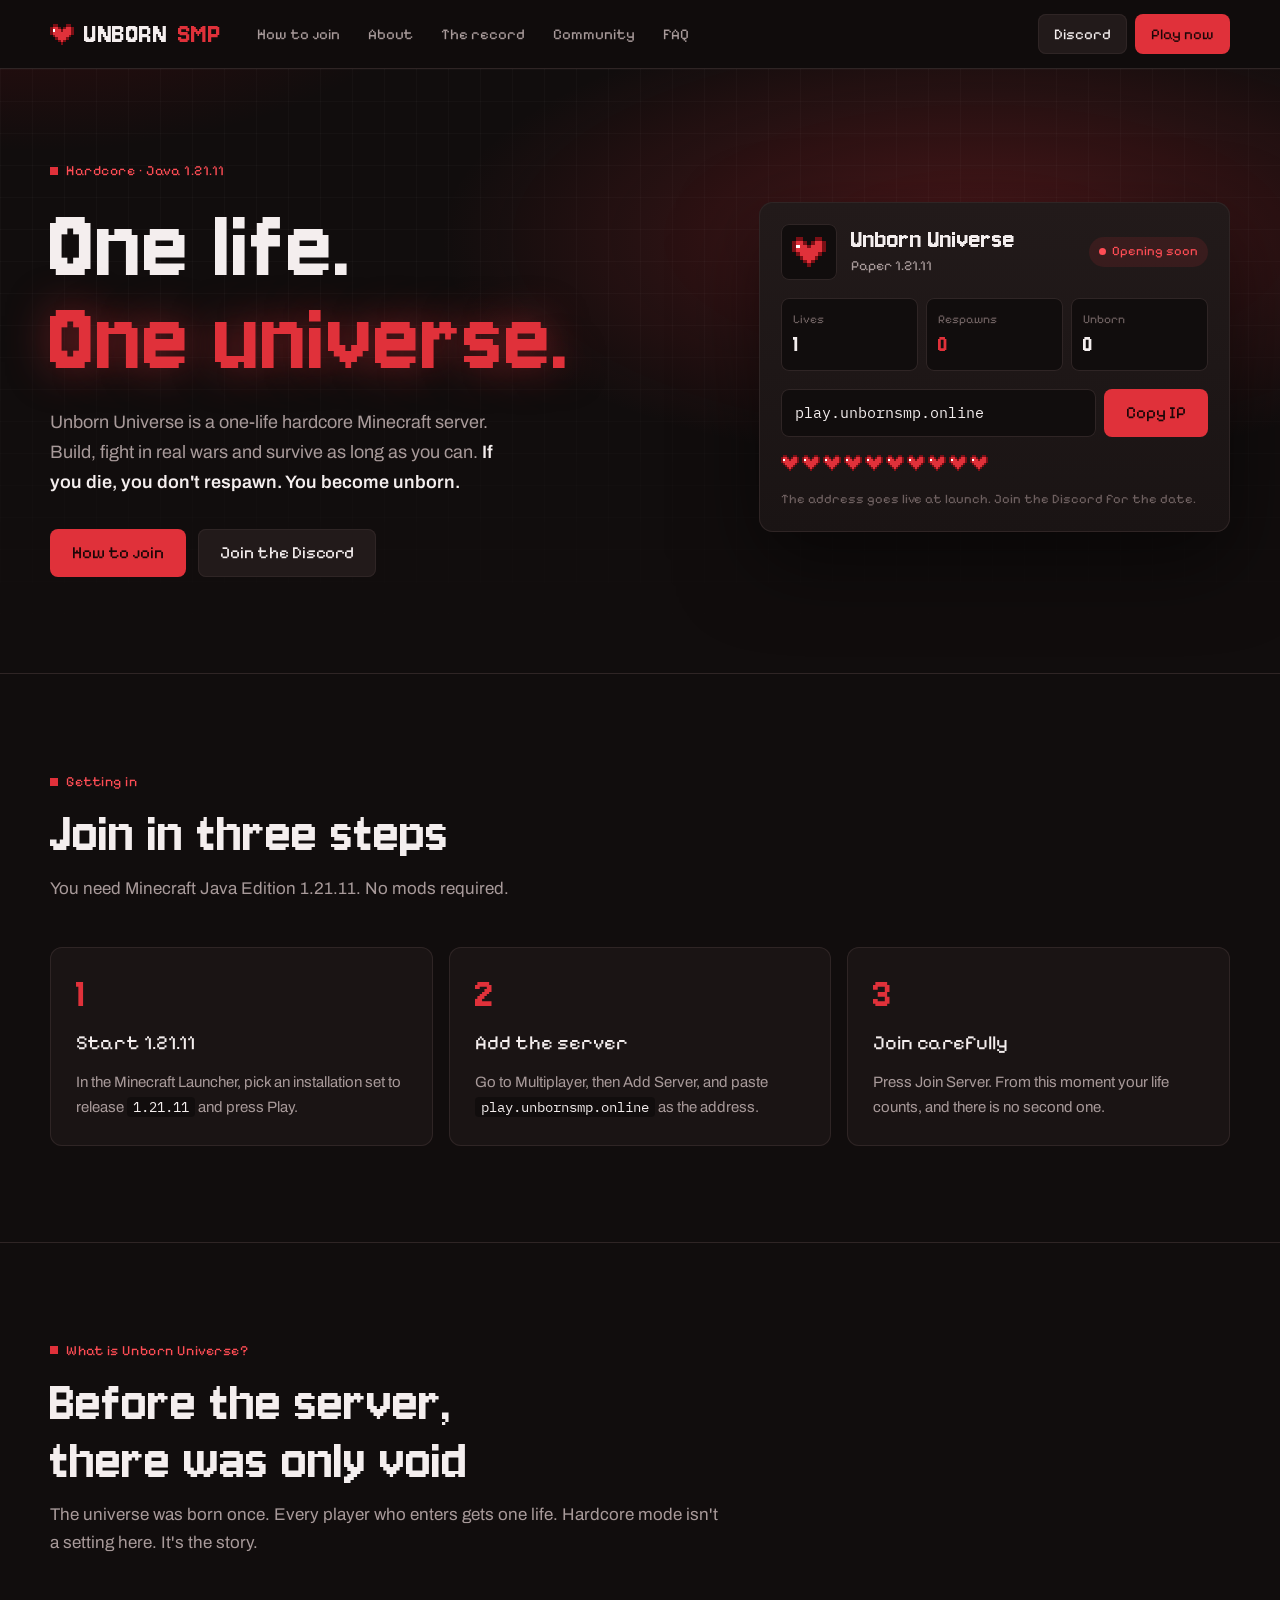
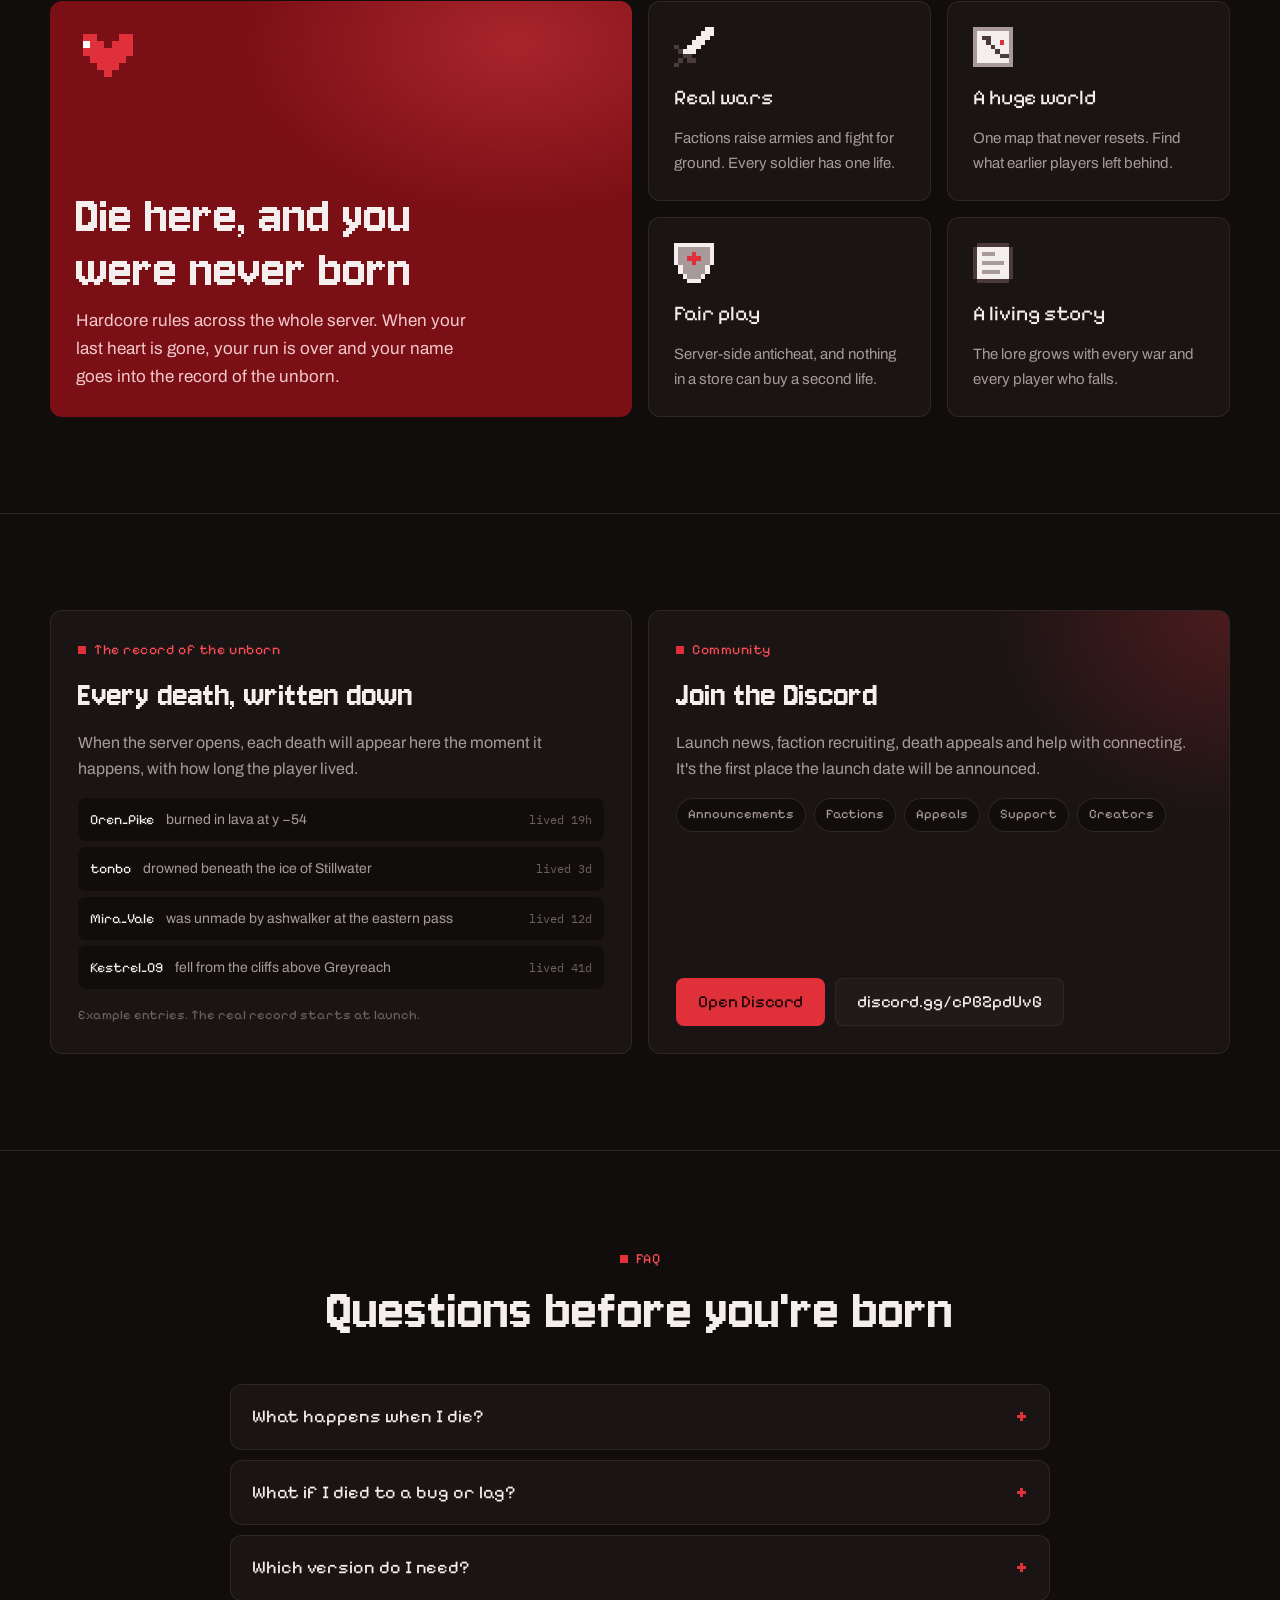
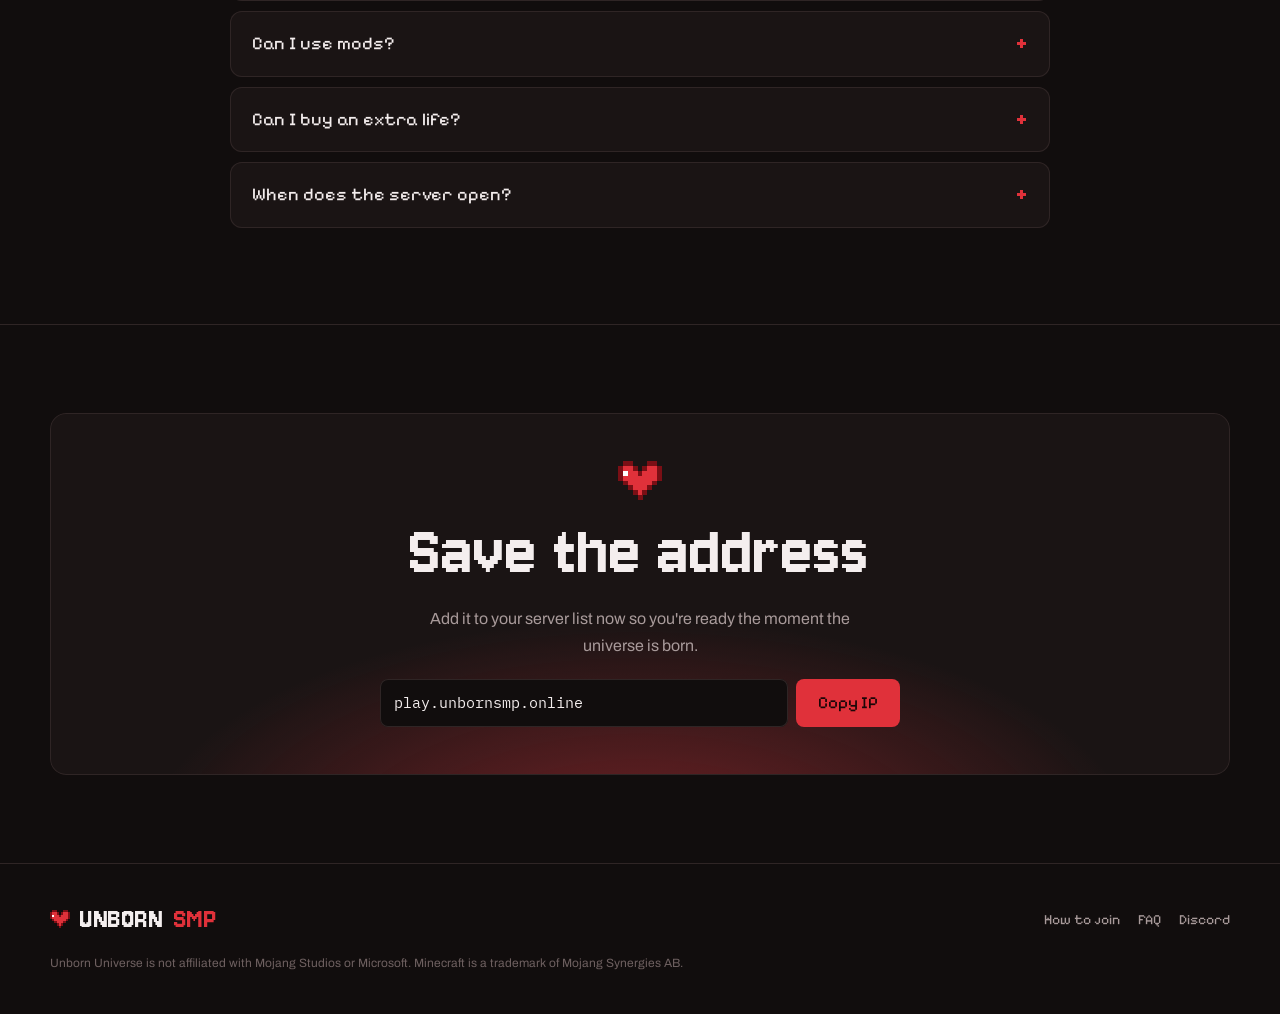
==== commit c905dfed: "Rebuild site from scratch with a shared red pixel-style design Dark warm-black UI with red accents, " ====
--- a/index.html
+++ b/index.html
@@ -4,285 +4,120 @@
 <meta charset="utf-8">
 <meta name="viewport" content="width=device-width, initial-scale=1, viewport-fit=cover">
 <title>Unborn Universe · One-life hardcore Minecraft server</title>
-<meta name="description" content="Unborn Universe is a one-life hardcore Minecraft server. A huge world, real wars and permanent death. Die here, and you were never born.">
+<meta name="description" content="Unborn Universe is a one-life hardcore Minecraft server. A huge world, real wars and permanent death. Join at play.unbornsmp.online.">
 <meta property="og:title" content="Unborn Universe · One life. One universe.">
 <meta property="og:description" content="A one-life hardcore Minecraft server. Die here, and you were never born.">
 <meta property="og:url" content="https://unbornsmp.online/">
-<meta name="theme-color" content="#000000">
-<link rel="icon" href="data:image/svg+xml,%3Csvg xmlns='http://www.w3.org/2000/svg' viewBox='0 0 9 8' shape-rendering='crispEdges'%3E%3Cpath fill='%236e070c' d='M1 0h2v1H1zM6 0h2v1H6zM0 1h1v3H0zM8 1h1v3H8zM4 1h1v1H4zM3 1h1v1H3zM5 1h1v1H5zM1 4h1v1H1zM7 4h1v1H7zM2 5h1v1H2zM6 5h1v1H6zM3 6h1v1H3zM5 6h1v1H5zM4 7h1v1H4z'/%3E%3Cpath fill='%23d4141c' d='M1 1h2v1H1zM6 1h2v1H6zM1 2h3v2H1zM4 2h4v2H4zM2 4h5v1H2zM3 5h3v1H3zM4 6h1v1H4z'/%3E%3Cpath fill='%23fff' d='M2 2h1v1H2z'/%3E%3C/svg%3E">
+<meta name="theme-color" content="#110d0d">
+<link rel="icon" href="data:image/svg+xml,%3Csvg xmlns='http://www.w3.org/2000/svg' viewBox='0 0 9 8' shape-rendering='crispEdges'%3E%3Cpath fill='%237a0f15' d='M1 0h2v1H1zM6 0h2v1H6zM0 1h1v3H0zM8 1h1v3H8zM4 1h1v1H4zM3 1h1v1H3zM5 1h1v1H5zM1 4h1v1H1zM7 4h1v1H7zM2 5h1v1H2zM6 5h1v1H6zM3 6h1v1H3zM5 6h1v1H5zM4 7h1v1H4z'/%3E%3Cpath fill='%23e0313a' d='M1 1h2v1H1zM6 1h2v1H6zM1 2h3v2H1zM4 2h4v2H4zM2 4h5v1H2zM3 5h3v1H3zM4 6h1v1H4z'/%3E%3Cpath fill='%23fff' d='M2 2h1v1H2z'/%3E%3C/svg%3E">
 <link rel="preconnect" href="https://fonts.googleapis.com">
 <link rel="preconnect" href="https://fonts.gstatic.com" crossorigin>
-<link rel="stylesheet" href="https://fonts.googleapis.com/css2?family=Pixelify+Sans:wght@400;500;700&family=Archivo:wdth,wght@62..125,300..800&family=IBM+Plex+Mono:wght@400;500&display=swap">
-<style>
-/* Layout: sticky nav; dust-field hero with pixel title + IP; feature grid; record teaser; creators; FAQ; Discord band; footer. */
-:root {
-  --void: #000;
-  --coal: #0a0a0a;
-  --stone: #141414;
-  --ink: #f1f1ef;
-  --ash: #8b8b88;
-  --smoke: #3a3a38;
-  --line: #1f1f1e;
-  --heart: #d4141c;
-  --heart-deep: #6e070c;
-  --pixel: "Pixelify Sans", "Courier New", monospace;
-  --body: "Archivo", "Helvetica Neue", Arial, sans-serif;
-  --mono: "IBM Plex Mono", ui-monospace, Consolas, monospace;
-  --grain: url("data:image/svg+xml,%3Csvg xmlns='http://www.w3.org/2000/svg' width='160' height='160'%3E%3Cfilter id='n'%3E%3CfeTurbulence type='fractalNoise' baseFrequency='.9' numOctaves='2' stitchTiles='stitch'/%3E%3CfeColorMatrix values='0 0 0 0 1 0 0 0 0 1 0 0 0 0 1 0 0 0 .5 0'/%3E%3C/filter%3E%3Crect width='160' height='160' filter='url(%23n)'/%3E%3C/svg%3E");
-  color-scheme: dark;
-}
-* { box-sizing: border-box; }
-html { scroll-behavior: smooth; }
-body { margin: 0; background: var(--void); color: var(--ink); font-family: var(--body); font-size: 16px; line-height: 1.65; overflow-x: hidden; }
-body::before { content: ""; position: fixed; inset: 0 0 auto; height: env(safe-area-inset-top, 0px); z-index: 30; background: var(--void); }
-body::after { content: ""; position: fixed; inset: 0; pointer-events: none; z-index: 50; background-image: var(--grain); opacity: .05; }
-.gutter { padding-left: max(16px, env(safe-area-inset-left, 0px)); padding-right: max(16px, env(safe-area-inset-right, 0px)); }
-.wrap { max-width: 1160px; margin: 0 auto; }
-h1, h2, h3 { margin: 0; text-wrap: balance; font-weight: 700; }
-p { margin: 0; }
-a { color: inherit; }
-button { font: inherit; color: inherit; }
-:focus-visible { outline: 2px solid var(--ink); outline-offset: 3px; }
-.px { font-family: var(--pixel); }
-.label { font-family: var(--mono); font-size: 11px; letter-spacing: .22em; text-transform: uppercase; color: var(--ash); }
-.heart { display: inline-block; line-height: 0; }
-
-/* pixel-cut buttons: square corners notched like a Minecraft button */
-.btn { --cut: 4px; display: inline-flex; align-items: center; justify-content: center; gap: 10px; padding: 14px 22px; border: 0; cursor: pointer; text-decoration: none; font-family: var(--pixel); font-size: 17px; letter-spacing: .04em; clip-path: polygon(var(--cut) 0, calc(100% - var(--cut)) 0, 100% var(--cut), 100% calc(100% - var(--cut)), calc(100% - var(--cut)) 100%, var(--cut) 100%, 0 calc(100% - var(--cut)), 0 var(--cut)); transition: transform .15s, background .3s, box-shadow .3s; }
-.btn:active { transform: translateY(2px); }
-.btn-light { background: var(--ink); color: var(--void); box-shadow: inset 0 -4px 0 #b9b9b6; }
-.btn-light:hover { background: #fff; }
-.btn-red { background: var(--heart); color: #fff; box-shadow: inset 0 -4px 0 var(--heart-deep); }
-.btn-red:hover { background: #ea1b24; }
-.btn-dark { background: var(--stone); color: var(--ink); box-shadow: inset 0 -4px 0 #000, inset 0 0 0 1px var(--smoke); }
-.btn-dark:hover { background: #1c1c1c; }
-
-/* nav */
-.top { position: sticky; top: env(safe-area-inset-top, 0px); z-index: 20; background: rgba(0,0,0,.82); backdrop-filter: blur(12px); border-bottom: 1px solid var(--line); }
-.top .wrap { display: flex; align-items: center; gap: 28px; padding-block: 14px; }
-.logo { display: flex; align-items: center; gap: 10px; text-decoration: none; font-family: var(--pixel); font-size: 22px; font-weight: 700; letter-spacing: .02em; }
-.logo small { font-size: 22px; color: var(--ash); font-weight: 400; }
-.menu { display: flex; gap: 6px; flex: 1; }
-.menu a { padding: 8px 12px; text-decoration: none; font-family: var(--pixel); font-size: 16px; color: var(--ash); transition: color .3s, background .3s; }
-.menu a:hover { color: var(--ink); background: var(--stone); }
-.top .btn { padding: 10px 16px; font-size: 15px; }
-.burger { display: none; background: none; border: 1px solid var(--smoke); padding: 8px 10px; cursor: pointer; font-family: var(--pixel); }
-@media (max-width: 860px) {
-  .top .wrap { flex-wrap: wrap; gap: 12px; }
-  .burger { display: block; margin-left: auto; }
-  .menu { display: none; order: 3; flex-basis: 100%; flex-direction: column; }
-  .menu.open { display: flex; }
-  .top .btn { display: none; }
-}
-
-/* hero */
-.hero { position: relative; overflow: hidden; border-bottom: 1px solid var(--line); }
-.hero canvas { position: absolute; inset: 0; width: 100%; height: 100%; }
-.hero::after { content: ""; position: absolute; inset: auto 0 0; height: 140px; background: linear-gradient(transparent, var(--void)); pointer-events: none; }
-.hero .wrap { position: relative; z-index: 1; display: flex; flex-direction: column; align-items: center; text-align: center; gap: 26px; padding-block: 96px 120px; }
-.chip { display: inline-flex; align-items: center; gap: 10px; padding: 7px 14px; background: var(--coal); border: 1px solid var(--line); font-family: var(--mono); font-size: 12px; letter-spacing: .12em; text-transform: uppercase; color: var(--ash); }
-.chip .led { width: 8px; height: 8px; background: var(--heart); animation: blink 1.6s steps(2) infinite; }
-@keyframes blink { 50% { opacity: .2; } }
-.title { font-family: var(--pixel); font-weight: 700; font-size: clamp(2.8rem, 10vw, 7.6rem); line-height: .92; letter-spacing: .01em; text-shadow: 0 6px 0 #1d1d1d, 0 12px 40px rgba(0,0,0,.8); }
-.title span { display: block; }
-.title .out { color: transparent; -webkit-text-stroke: 2px var(--ink); text-shadow: none; }
-.hero .sub { font-family: var(--pixel); font-size: clamp(1.05rem, 2.2vw, 1.5rem); color: var(--ash); max-width: 34ch; }
-.hero .sub b { color: var(--ink); font-weight: 500; }
-.hearts-row { display: flex; gap: 4px; }
-.hearts-row .heart { animation: pop .5s steps(3) both; }
-@keyframes pop { from { transform: scale(0); } }
-.ipbar { display: flex; flex-wrap: wrap; justify-content: center; gap: 10px; }
-.ipfield { display: flex; align-items: center; gap: 12px; padding: 0 18px; min-height: 52px; background: var(--coal); box-shadow: inset 0 0 0 1px var(--smoke), inset 0 4px 0 #000; font-family: var(--mono); font-size: 16px; }
-.ipfield code { user-select: all; }
-.ver { font-family: var(--mono); font-size: 12px; color: var(--smoke); letter-spacing: .08em; }
-.play .reveal { animation: rise 1.4s cubic-bezier(.2,.7,.1,1) both; }
-.play .reveal:nth-child(2) { animation-delay: .15s; } .play .reveal:nth-child(3) { animation-delay: .5s; }
-.play .reveal:nth-child(4) { animation-delay: .9s; } .play .reveal:nth-child(5) { animation-delay: 1.2s; } .play .reveal:nth-child(6) { animation-delay: 1.5s; }
-@keyframes rise { from { opacity: 0; transform: translateY(14px); } }
-
-/* section scaffold */
-.sec { padding-block: 96px; border-bottom: 1px solid var(--line); }
-.sec-head { display: flex; justify-content: space-between; align-items: end; gap: 24px; flex-wrap: wrap; margin-bottom: 44px; }
-.sec-head h2 { font-family: var(--pixel); font-size: clamp(2rem, 4.6vw, 3.4rem); line-height: 1; }
-.sec-head p { color: var(--ash); max-width: 46ch; }
-
-/* features */
-.feat { display: grid; grid-template-columns: repeat(3, 1fr); gap: 16px; }
-.card { position: relative; background: var(--coal); padding: 30px 28px 32px; display: flex; flex-direction: column; gap: 14px; box-shadow: inset 0 0 0 1px var(--line); transition: box-shadow .4s, transform .4s; overflow: hidden; }
-.card::before { content: ""; position: absolute; inset: 0; background-image: var(--grain); opacity: .06; pointer-events: none; }
-.card:hover { box-shadow: inset 0 0 0 1px var(--smoke); transform: translateY(-3px); }
-.card .ico { width: 44px; height: 44px; image-rendering: pixelated; }
-.card h3 { font-family: var(--pixel); font-size: 26px; font-weight: 500; }
-.card p { color: var(--ash); font-size: 15px; }
-.card .foot { margin-top: auto; padding-top: 16px; border-top: 1px dashed var(--smoke); font-family: var(--mono); font-size: 12px; color: var(--ink); letter-spacing: .06em; }
-.card.wide { grid-column: span 2; }
-@media (max-width: 900px) { .feat { grid-template-columns: 1fr; } .card.wide { grid-column: auto; } }
-
-/* record teaser */
-.record { display: grid; grid-template-columns: 1fr 1.1fr; gap: 48px; align-items: center; }
-.record .big { font-family: var(--pixel); font-size: clamp(4rem, 12vw, 9rem); line-height: .9; color: var(--heart); text-shadow: 0 6px 0 var(--heart-deep); }
-.record .copy { display: flex; flex-direction: column; gap: 20px; }
-.record .copy p { color: var(--ash); max-width: 48ch; }
-.feed { background: var(--coal); box-shadow: inset 0 0 0 1px var(--line); font-family: var(--mono); font-size: 13px; }
-.feed .bar { display: flex; justify-content: space-between; padding: 12px 18px; border-bottom: 1px solid var(--line); }
-.feed ul { list-style: none; margin: 0; padding: 6px 0; }
-.feed li { display: grid; grid-template-columns: 52px 1fr; gap: 12px; padding: 10px 18px; color: var(--ash); }
-.feed li b { color: var(--ink); font-weight: 500; }
-.feed li .t { color: var(--smoke); }
-.feed .ex { padding: 10px 18px 14px; color: var(--smoke); font-size: 11px; border-top: 1px solid var(--line); }
-@media (max-width: 900px) { .record { grid-template-columns: 1fr; } }
-
-/* creators */
-.creators { display: grid; grid-template-columns: repeat(4, 1fr); gap: 16px; }
-.slot { aspect-ratio: 3 / 4; max-width: 100%; background: var(--coal); box-shadow: inset 0 0 0 1px var(--line); display: flex; flex-direction: column; justify-content: flex-end; gap: 6px; padding: 20px; position: relative; overflow: hidden; }
-.slot .sil { position: absolute; inset: 18% 22% auto; aspect-ratio: 1; max-width: 100%; display: grid; place-items: center; }
-.slot .sil svg { width: 100%; height: auto; opacity: .16; }
-.slot h3 { font-family: var(--pixel); font-size: 20px; font-weight: 500; }
-.slot p { color: var(--ash); font-size: 13px; }
-.slot.cta { background: var(--ink); color: var(--void); justify-content: space-between; }
-.slot.cta p { color: #3d3d3b; }
-.slot.cta h3 { font-size: 28px; line-height: 1.05; }
-@media (max-width: 900px) { .creators { grid-template-columns: 1fr 1fr; } }
-@media (max-width: 480px) { .creators { grid-template-columns: 1fr; } .slot { aspect-ratio: auto; min-height: 180px; } .slot .sil { display: none; } }
-
-/* faq */
-.faq { display: grid; grid-template-columns: 1fr 1fr; gap: 12px; }
-.q { background: var(--coal); box-shadow: inset 0 0 0 1px var(--line); }
-.q summary { list-style: none; cursor: pointer; display: flex; justify-content: space-between; gap: 16px; padding: 20px 22px; font-family: var(--pixel); font-size: 19px; }
-.q summary::-webkit-details-marker { display: none; }
-.q summary::after { content: "+"; color: var(--ash); transition: transform .3s; }
-.q[open] summary::after { transform: rotate(45deg); }
-.q p { padding: 0 22px 22px; color: var(--ash); font-size: 15px; max-width: 58ch; }
-.q a { color: var(--ink); }
-@media (max-width: 820px) { .faq { grid-template-columns: 1fr; } }
-
-/* discord band */
-.band { padding-block: 88px; background: var(--ink); color: var(--void); position: relative; overflow: hidden; }
-.band::before { content: ""; position: absolute; inset: 0; background-image: var(--grain); opacity: .12; mix-blend-mode: multiply; }
-.band .wrap { position: relative; display: grid; grid-template-columns: 1fr auto; gap: 32px; align-items: center; }
-.band h2 { font-family: var(--pixel); font-size: clamp(2.2rem, 5.6vw, 4.4rem); line-height: .95; }
-.band p { color: #3d3d3b; margin-top: 14px; max-width: 44ch; }
-.band .btn-dark { background: var(--void); color: var(--ink); box-shadow: inset 0 -4px 0 #2b2b2b; font-size: 19px; padding: 18px 28px; }
-@media (max-width: 760px) { .band .wrap { grid-template-columns: 1fr; } }
-
-footer { padding-block: 48px; }
-footer .wrap { display: flex; justify-content: space-between; gap: 24px; flex-wrap: wrap; align-items: center; }
-footer nav { display: flex; gap: 20px; flex-wrap: wrap; }
-footer nav a { text-decoration: none; font-size: 13px; color: var(--ash); }
-footer nav a:hover { color: var(--ink); }
-footer .fine { font-size: 12px; color: var(--smoke); flex-basis: 100%; }
-
-.toast { position: fixed; left: 50%; bottom: calc(24px + env(safe-area-inset-bottom, 0px)); transform: translate(-50%, 20px); opacity: 0; z-index: 60; background: var(--ink); color: var(--void); padding: 12px 18px; font-family: var(--pixel); font-size: 16px; transition: opacity .3s, transform .3s; pointer-events: none; }
-.toast.on { opacity: 1; transform: translate(-50%, 0); }
-
-@media (prefers-reduced-motion: reduce) { *, *::before, *::after { animation: none !important; transition: none !important; } html { scroll-behavior: auto; } }
-</style>
+<link rel="stylesheet" href="https://fonts.googleapis.com/css2?family=Jersey+10&family=Pixelify+Sans:wght@400;500;600&family=Archivo:wght@400;500;600&family=IBM+Plex+Mono:wght@400;500&display=swap">
+<link rel="stylesheet" href="/assets/site.css">
 </head>
 <body>
 
-<header class="top gutter">
+<header class="nav gutter">
   <div class="wrap">
-    <a class="logo" href="/"><span class="heart" data-heart="22"></span>UNBORN<small>SMP</small></a>
-    <button class="burger" id="burger" aria-expanded="false" aria-controls="menu">Menu</button>
-    <nav class="menu" id="menu" aria-label="Site">
+    <a class="brand" href="/"><span class="heart" data-heart="24"></span>UNBORN<b>SMP</b></a>
+    <button class="btn btn-ghost btn-sm burger" id="burger" aria-expanded="false" aria-controls="links">Menu</button>
+    <nav class="links" id="links" aria-label="Site">
       <a href="/how-to-join/">How to join</a>
-      <a href="#world">The world</a>
+      <a href="#about">About</a>
       <a href="#record">The record</a>
-      <a href="#creators">Creators</a>
+      <a href="#community">Community</a>
       <a href="#faq">FAQ</a>
     </nav>
-    <a class="btn btn-light" href="https://discord.gg/cPBZpdUvG" target="_blank" rel="noopener">Discord</a>
+    <div class="nav-actions">
+      <a class="btn btn-ghost btn-sm" href="https://discord.gg/cPBZpdUvG" target="_blank" rel="noopener">Discord</a>
+      <a class="btn btn-red btn-sm" href="/how-to-join/">Play now</a>
+    </div>
   </div>
 </header>
 
 <section class="hero gutter">
-  <canvas id="dust" aria-hidden="true"></canvas>
-  <div class="wrap play" id="heroIn">
-    <span class="chip reveal"><span class="led"></span>Hardcore · Java 1.21.11 · Opening soon</span>
-    <h1 class="title reveal"><span>UNBORN</span><span class="out">UNIVERSE</span></h1>
-    <div class="hearts-row reveal" aria-label="One life"><span class="heart" data-heart="30"></span></div>
-    <p class="sub reveal">You are born once. Die here, and <b>you were never born.</b></p>
-    <div class="ipbar reveal">
-      <div class="ipfield"><span class="label">IP</span><code id="ip">play.unbornsmp.online</code></div>
-      <button class="btn btn-light" data-copy="ip">Copy IP</button>
-      <a class="btn btn-red" href="/how-to-join/">How to join</a>
+  <div class="wrap">
+    <div>
+      <span class="eyebrow reveal">Hardcore · Java 1.21.11</span>
+      <h1 class="reveal d1">One life.<br><span class="r">One universe.</span></h1>
+      <p class="lede reveal d2">Unborn Universe is a one-life hardcore Minecraft server. Build, fight in real wars and survive as long as you can. <strong>If you die, you don't respawn. You become unborn.</strong></p>
+      <div class="cta reveal d3">
+        <a class="btn btn-red" href="/how-to-join/">How to join</a>
+        <a class="btn btn-ghost" href="https://discord.gg/cPBZpdUvG" target="_blank" rel="noopener">Join the Discord</a>
+      </div>
     </div>
-    <p class="ver reveal">Minecraft Java Edition 1.21.11</p>
+
+    <aside class="server reveal d4" aria-label="Server info">
+      <div class="server-top">
+        <span class="icon"><span class="heart" data-heart="34"></span></span>
+        <div><h2>Unborn Universe</h2><p>Paper 1.21.11</p></div>
+        <span class="status">Opening soon</span>
+      </div>
+      <div class="stats">
+        <div class="stat"><span>Lives</span><b>1</b></div>
+        <div class="stat"><span>Respawns</span><b class="red">0</b></div>
+        <div class="stat"><span>Unborn</span><b>0</b></div>
+      </div>
+      <div class="ip"><code>play.unbornsmp.online</code><button class="btn btn-red" data-copy="play.unbornsmp.online">Copy IP</button></div>
+      <div class="hearts" aria-label="Ten hearts"><span class="heart" data-heart="18"></span><span class="heart" data-heart="18"></span><span class="heart" data-heart="18"></span><span class="heart" data-heart="18"></span><span class="heart" data-heart="18"></span><span class="heart" data-heart="18"></span><span class="heart" data-heart="18"></span><span class="heart" data-heart="18"></span><span class="heart" data-heart="18"></span><span class="heart" data-heart="18"></span></div>
+      <small>The address goes live at launch. Join the Discord for the date.</small>
+    </aside>
   </div>
 </section>
 
-<section class="sec gutter" id="world">
+<section class="sec gutter" id="join">
   <div class="wrap">
     <div class="sec-head">
-      <h2>One world.<br>One life.</h2>
-      <p>No resets, no respawns, no second birth. Everything you see here was built, fought over or lost by real players.</p>
+      <span class="eyebrow">Getting in</span>
+      <h2>Join in three steps</h2>
+      <p>You need Minecraft Java Edition 1.21.11. No mods required.</p>
     </div>
-    <div class="feat">
-      <article class="card wide">
-        <span class="ico" data-icon="skull"></span>
-        <h3>Permanent death</h3>
-        <p>Hardcore rules across the whole server. When your last heart is gone, your run is over and your name is written into the record of the unborn. Staff review every death, so a bug or false flag can be appealed.</p>
-        <span class="foot">Respawns: 0 · Appeals: open in Discord</span>
+    <div class="steps3">
+      <div class="step"><h3>Start 1.21.11</h3><p>In the Minecraft Launcher, pick an installation set to release <code>1.21.11</code> and press Play.</p></div>
+      <div class="step"><h3>Add the server</h3><p>Go to Multiplayer, then Add Server, and paste <code>play.unbornsmp.online</code> as the address.</p></div>
+      <div class="step"><h3>Join carefully</h3><p>Press Join Server. From this moment your life counts, and there is no second one.</p></div>
+    </div>
+  </div>
+</section>
+
+<section class="sec gutter" id="about">
+  <div class="wrap">
+    <div class="sec-head">
+      <span class="eyebrow">What is Unborn Universe?</span>
+      <h2>Before the server, there was only void</h2>
+      <p>The universe was born once. Every player who enters gets one life. Hardcore mode isn't a setting here. It's the story.</p>
+    </div>
+    <div class="bento">
+      <article class="tile hero-tile">
+        <span class="big-heart heart" data-heart="64"></span>
+        <h3>Die here, and you were never born</h3>
+        <p>Hardcore rules across the whole server. When your last heart is gone, your run is over and your name goes into the record of the unborn.</p>
       </article>
-      <article class="card">
-        <span class="ico" data-icon="sword"></span>
-        <h3>Real wars</h3>
-        <p>Factions raise armies and march on each other. Every soldier on the field has exactly one life.</p>
-        <span class="foot">PvP on · factions · sieges</span>
-      </article>
-      <article class="card">
-        <span class="ico" data-icon="map"></span>
-        <h3>A huge world</h3>
-        <p>One map that never resets. Find the ruins and graves left by the players who came before you.</p>
-        <span class="foot">Paper 1.21.11</span>
-      </article>
-      <article class="card">
-        <span class="ico" data-icon="shield"></span>
-        <h3>Fair play</h3>
-        <p>A server-side anticheat watches every player. Nothing in the store can buy you a second life.</p>
-        <span class="foot">No pay-to-win</span>
-      </article>
-      <article class="card">
-        <span class="ico" data-icon="book"></span>
-        <h3>A living story</h3>
-        <p>Before the server there was only void. The lore grows with every war and every player who falls.</p>
-        <span class="foot">Lore chat · events</span>
-      </article>
+      <article class="tile"><span class="ico" data-icon="sword"></span><h3>Real wars</h3><p>Factions raise armies and fight for ground. Every soldier has one life.</p></article>
+      <article class="tile"><span class="ico" data-icon="map"></span><h3>A huge world</h3><p>One map that never resets. Find what earlier players left behind.</p></article>
+      <article class="tile"><span class="ico" data-icon="shield"></span><h3>Fair play</h3><p>Server-side anticheat, and nothing in a store can buy a second life.</p></article>
+      <article class="tile"><span class="ico" data-icon="book"></span><h3>A living story</h3><p>The lore grows with every war and every player who falls.</p></article>
     </div>
   </div>
 </section>
 
 <section class="sec gutter" id="record">
-  <div class="wrap record">
-    <div class="copy">
-      <span class="label">The record of the unborn</span>
-      <div class="big" aria-label="Zero unborn so far">0</div>
-      <p>Players unborn so far. When the server opens, every death will be listed here the moment it happens, with how long they lived and how they fell.</p>
-      <div><a class="btn btn-dark" href="https://discord.gg/cPBZpdUvG" target="_blank" rel="noopener">Get notified at launch</a></div>
+  <div class="wrap split" id="community">
+    <div class="panel">
+      <span class="eyebrow">The record of the unborn</span>
+      <h3>Every death, written down</h3>
+      <p>When the server opens, each death will appear here the moment it happens, with how long the player lived.</p>
+      <ul class="feed" id="feed" aria-label="Example death feed"></ul>
+      <span class="note">Example entries. The real record starts at launch.</span>
     </div>
-    <div class="feed" aria-label="Example of the death feed">
-      <div class="bar"><span class="label">Live feed</span><span class="label" style="color:var(--heart)">● Preview</span></div>
-      <ul id="feed"></ul>
-      <p class="ex">Example entries. The real feed starts at launch.</p>
-    </div>
-  </div>
-</section>
-
-<section class="sec gutter" id="creators">
-  <div class="wrap">
-    <div class="sec-head">
-      <h2>Creators</h2>
-      <p>Streamers and video makers who will play their one life on Unborn Universe. The first slots open before launch.</p>
-    </div>
-    <div class="creators">
-      <div class="slot"><div class="sil" data-sil></div><span class="label">Slot open</span><h3>Your name here</h3><p>Streamer</p></div>
-      <div class="slot"><div class="sil" data-sil></div><span class="label">Slot open</span><h3>Your name here</h3><p>YouTuber</p></div>
-      <div class="slot"><div class="sil" data-sil></div><span class="label">Slot open</span><h3>Your name here</h3><p>Shorts creator</p></div>
-      <div class="slot cta">
-        <span class="label" style="color:#3d3d3b">Creator program</span>
-        <h3>Want to be born here?</h3>
-        <p>Apply in the Discord with your channel link and average viewers.</p>
-        <a class="btn btn-dark" style="background:var(--void);color:var(--ink)" href="https://discord.gg/cPBZpdUvG" target="_blank" rel="noopener">Apply</a>
+    <div class="panel discord-panel">
+      <span class="eyebrow">Community</span>
+      <h3>Join the Discord</h3>
+      <p>Launch news, faction recruiting, death appeals and help with connecting. It's the first place the launch date will be announced.</p>
+      <div class="chips"><span>Announcements</span><span>Factions</span><span>Appeals</span><span>Support</span><span>Creators</span></div>
+      <div class="row">
+        <a class="btn btn-red" href="https://discord.gg/cPBZpdUvG" target="_blank" rel="noopener">Open Discord</a>
+        <a class="btn btn-ghost" href="https://discord.gg/cPBZpdUvG" target="_blank" rel="noopener">discord.gg/cPBZpdUvG</a>
       </div>
     </div>
   </div>
@@ -290,31 +125,32 @@
 
 <section class="sec gutter" id="faq">
   <div class="wrap">
-    <div class="sec-head"><h2>FAQ</h2><p>Quick answers. Ask anything else in the Discord.</p></div>
+    <div class="sec-head center"><span class="eyebrow">FAQ</span><h2>Questions before you're born</h2></div>
     <div class="faq">
-      <details class="q"><summary>What happens when I die?</summary><p>You become unborn. You can no longer play on the server, and your death is added to the record. That is the whole point of the server.</p></details>
-      <details class="q"><summary>What if I died to a bug?</summary><p>Open a ticket in the Discord. Staff check the logs for every appeal and can restore a player when the death was not fair.</p></details>
-      <details class="q"><summary>Which version do I need?</summary><p>Minecraft Java Edition 1.21.11. Full steps are on the <a href="/how-to-join/">How to join</a> page.</p></details>
-      <details class="q"><summary>Can I use mods?</summary><p>Performance and visual mods like Sodium, Iris and shaders are fine. Hacked clients, x-ray and anything that gives an unfair edge will get you banned.</p></details>
-      <details class="q"><summary>Can I buy an extra life?</summary><p>No. Nothing in the store bypasses the one-life rule, and nothing ever will.</p></details>
-      <details class="q"><summary>When does it open?</summary><p>Launch date will be announced in the Discord first. Join now so you don't miss it.</p></details>
+      <details class="q"><summary>What happens when I die?</summary><p>You become unborn. You can't play on the server again, and your death is added to the record of the unborn.</p></details>
+      <details class="q"><summary>What if I died to a bug or lag?</summary><p>Open a ticket in the Discord. Staff check the logs for every appeal and can restore a player when the death wasn't fair.</p></details>
+      <details class="q"><summary>Which version do I need?</summary><p>Minecraft Java Edition <code>1.21.11</code>. Full steps and fixes are on the <a href="/how-to-join/">How to join</a> page.</p></details>
+      <details class="q"><summary>Can I use mods?</summary><p>Performance and visual mods like Sodium, Iris and shaders are fine. Hacked clients, x-ray and anything that gives an unfair edge get you banned.</p></details>
+      <details class="q"><summary>Can I buy an extra life?</summary><p>No. Nothing in the store bypasses the one-life rule.</p></details>
+      <details class="q"><summary>When does the server open?</summary><p>The launch date will be posted in the Discord first.</p></details>
     </div>
   </div>
 </section>
 
-<section class="band gutter">
+<section class="save gutter">
   <div class="wrap">
-    <div>
-      <h2>Join the Discord</h2>
-      <p>Launch news, wars, appeals and the people you will fight beside, or against.</p>
+    <div class="box">
+      <span class="heart" data-heart="44"></span>
+      <h2>Save the address</h2>
+      <p>Add it to your server list now so you're ready the moment the universe is born.</p>
+      <div class="ip"><code>play.unbornsmp.online</code><button class="btn btn-red" data-copy="play.unbornsmp.online">Copy IP</button></div>
     </div>
-    <a class="btn btn-dark" href="https://discord.gg/cPBZpdUvG" target="_blank" rel="noopener">discord.gg/cPBZpdUvG</a>
   </div>
 </section>
 
-<footer class="gutter">
+<footer class="foot gutter">
   <div class="wrap">
-    <a class="logo" href="/"><span class="heart" data-heart="18"></span>UNBORN<small>SMP</small></a>
+    <a class="brand" href="/"><span class="heart" data-heart="20"></span>UNBORN<b>SMP</b></a>
     <nav aria-label="Footer">
       <a href="/how-to-join/">How to join</a>
       <a href="#faq">FAQ</a>
@@ -325,104 +161,6 @@
 </footer>
 
 <div class="toast" id="toast" role="status" aria-live="polite"></div>
-
-<script>
-(() => {
-  const reduce = matchMedia('(prefers-reduced-motion: reduce)').matches;
-
-  /* pixel art: heart + simple icons drawn from tiny bitmaps */
-  const PAL = { o: '#6e070c', r: '#d4141c', h: '#ffffff', w: '#f1f1ef', g: '#8b8b88', d: '#3a3a38' };
-  const ART = {
-    heart: ['.oo...oo.','orro.orro','ohrrorrro','orrrrrrro','.orrrrro.','..orrro..','...oro...','....o....'],
-    skull: ['..wwwww..','.wwwwwww.','wwwwwwwww','wddwwwddw','wddwwwddw','wwwwdwwww','.wwwwwww.','..wgwgw..','..wgwgw..'],
-    sword: ['.......ww','......www','.....www.','....www..','d..www...','.dwww....','..dd.....','.d.dd....','d........'],
-    map:   ['ggggggggg','gwwwwwwwg','gwddwwwwg','gwwdwwrwg','gwwwdwwwg','gwwwwdwwg','gwwwwwddg','gwwwwwwwg','ggggggggg'],
-    shield:['wwwwwwwww','wgggggggw','wgggrgggw','wggrrrggw','wgggrgggw','.wgggggw.','.wgggggw.','..wgggw..','...www...'],
-    book:  ['.ddddddd.','dwwwwwwwd','dwgggwwwd','dwwwwwwwd','dwgggggwd','dwwwwwwwd','dwggggwwd','dwwwwwwwd','.ddddddd.'],
-    head:  ['..wwwww..','.wwwwwww.','.wwwwwww.','.wwwwwww.','..wwwww..','...www...','.wwwwwww.','wwwwwwwww','wwwwwwwww']
-  };
-  function svg(name, w) {
-    const rows = ART[name], H = rows.length, W = rows[0].length; let r = '';
-    rows.forEach((row, y) => [...row].forEach((c, x) => { if (c !== '.') r += `<rect x="${x}" y="${y}" width="1.02" height="1.02" fill="${PAL[c]}"/>`; }));
-    const size = w ? `width="${w}" height="${Math.round(w * H / W)}"` : 'width="100%" height="100%"';
-    return `<svg viewBox="0 0 ${W} ${H}" ${size} shape-rendering="crispEdges" aria-hidden="true">${r}</svg>`;
-  }
-  document.querySelectorAll('[data-heart]').forEach(el => el.innerHTML = svg('heart', +el.dataset.heart));
-  document.querySelectorAll('[data-icon]').forEach(el => el.innerHTML = svg(el.dataset.icon));
-  document.querySelectorAll('[data-sil]').forEach(el => el.innerHTML = svg('head'));
-
-  /* menu */
-  const burger = document.getElementById('burger'), menu = document.getElementById('menu');
-  burger.addEventListener('click', () => { const o = menu.classList.toggle('open'); burger.setAttribute('aria-expanded', o); });
-  menu.addEventListener('click', e => { if (e.target.tagName === 'A') { menu.classList.remove('open'); burger.setAttribute('aria-expanded', false); } });
-
-  /* copy IP */
-  const toast = document.getElementById('toast');
-  const say = t => { toast.textContent = t; toast.classList.add('on'); clearTimeout(say.t); say.t = setTimeout(() => toast.classList.remove('on'), 1800); };
-  document.querySelectorAll('[data-copy]').forEach(b => b.addEventListener('click', () => {
-    const code = document.getElementById(b.dataset.copy);
-    const fallback = () => { const r = document.createRange(); r.selectNodeContents(code); const s = getSelection(); s.removeAllRanges(); s.addRange(r); say('Press Ctrl+C to copy'); };
-    try { navigator.clipboard.writeText(code.textContent).then(() => say('IP copied. See you in the universe.'), fallback); } catch (e) { fallback(); }
-  }));
-
-  /* example feed */
-  const ex = [
-    ['Kestrel_09', 'fell from the cliffs above Greyreach'],
-    ['Mira_Vale', 'was unmade by ashwalker at the eastern pass'],
-    ['tonbo', 'drowned beneath the ice of Stillwater'],
-    ['Oren_Pike', 'burned in lava while mining at y −54'],
-    ['nightwren', 'met a creeper on the first night'],
-    ['Hollowmere', 'fell at the siege of Hearthfall']
-  ];
-  const feed = document.getElementById('feed');
-  let k = 0;
-  function push() {
-    const [n, f] = ex[k++ % ex.length];
-    const li = document.createElement('li');
-    li.innerHTML = `<span class="t">${String(k).padStart(2, '0')}:${String((k * 17) % 60).padStart(2, '0')}</span><span><b>${n}</b> ${f}</span>`;
-    if (!reduce) li.animate([{ opacity: 0, transform: 'translateY(-6px)' }, { opacity: 1, transform: 'none' }], { duration: 900, easing: 'ease-out' });
-    feed.prepend(li);
-    while (feed.children.length > 5) feed.lastChild.remove();
-  }
-  for (let i = 0; i < 5; i++) push();
-  if (!reduce) setInterval(push, 4200);
-
-  /* hero dust: particles drift toward the centre and away from the cursor */
-  const c = document.getElementById('dust'), x = c.getContext('2d');
-  let W, H, P = [], m = { x: -1e4, y: -1e4 }, run = true;
-  function size() {
-    const r = c.getBoundingClientRect(), d = Math.min(devicePixelRatio || 1, 2);
-    W = r.width; H = r.height; c.width = W * d; c.height = H * d; x.setTransform(d, 0, 0, d, 0, 0);
-    const n = Math.round(Math.min(260, W * H / 3600));
-    P = Array.from({ length: n }, () => spawn(true));
-    if (reduce) draw(0);
-  }
-  function spawn(any) {
-    const R = Math.hypot(W, H) / 2;
-    return { a: Math.random() * 6.283, r: any ? Math.random() * R : R * (.85 + Math.random() * .2), s: Math.random() < .12 ? 3 : 2, sp: (Math.random() < .5 ? -1 : 1) * (.0004 + Math.random() * .001), f: .05 + Math.random() * .2, ox: 0, oy: 0, tw: Math.random() * 6.283, red: Math.random() < .03 };
-  }
-  c.parentElement.addEventListener('pointermove', e => { const r = c.getBoundingClientRect(); m.x = e.clientX - r.left; m.y = e.clientY - r.top; });
-  c.parentElement.addEventListener('pointerleave', () => { m.x = m.y = -1e4; });
-  function draw(t) {
-    x.clearRect(0, 0, W, H);
-    const cx = W / 2, cy = H * .45;
-    for (const p of P) {
-      p.a += p.sp; p.r -= p.f; if (p.r < 8) Object.assign(p, spawn(false));
-      let px = cx + Math.cos(p.a) * p.r, py = cy + Math.sin(p.a) * p.r * .6;
-      const dx = px - m.x, dy = py - m.y, d2 = dx * dx + dy * dy;
-      if (d2 < 18000) { const k = (1 - d2 / 18000) * 2.4, d = Math.sqrt(d2) + 1; p.ox += dx / d * k; p.oy += dy / d * k; }
-      p.ox *= .94; p.oy *= .94; px += p.ox; py += p.oy;
-      const a = (.3 + .4 * Math.sin(t * .001 + p.tw)) * Math.min(1, p.r / 140);
-      x.fillStyle = p.red ? `rgba(212,20,28,${a})` : `rgba(241,241,239,${a})`;
-      x.fillRect(Math.round(px), Math.round(py), p.s, p.s);
-    }
-  }
-  new IntersectionObserver(es => { run = es[0].isIntersecting; }).observe(c);
-  function loop(t) { if (run) draw(t); requestAnimationFrame(loop); }
-  addEventListener('resize', size);
-  size();
-  if (!reduce) requestAnimationFrame(loop);
-})();
-</script>
+<script src="/assets/site.js"></script>
 </body>
 </html>
--- a/assets/site.css
+++ b/assets/site.css
@@ -0,0 +1,212 @@
+/* Unborn Universe site styles. Shared by every page.
+   Layout: sticky nav, glowing hero split into pitch + server card, stacked sections, footer. */
+:root {
+  --bg: #110d0d;
+  --panel: #1a1414;
+  --panel-2: #221a1a;
+  --line: #2f2525;
+  --ink: #f4eeee;
+  --muted: #a89a9a;
+  --dim: #6e6060;
+  --red: #e0313a;
+  --red-hot: #ff4d55;
+  --red-deep: #7a0f15;
+  --on-red: #1a0607;
+  --ok: #4ade80;
+  --display: "Jersey 10", "Pixelify Sans", Impact, sans-serif;
+  --pixel: "Pixelify Sans", "Courier New", monospace;
+  --body: "Archivo", "Helvetica Neue", Arial, sans-serif;
+  --mono: "IBM Plex Mono", ui-monospace, Consolas, monospace;
+  --r: 8px;
+  color-scheme: dark;
+}
+* { box-sizing: border-box; }
+html { scroll-behavior: smooth; }
+body { margin: 0; background: var(--bg); color: var(--ink); font-family: var(--body); font-size: 16px; line-height: 1.65; overflow-x: hidden; }
+body::before { content: ""; position: fixed; inset: 0 0 auto; height: env(safe-area-inset-top, 0px); z-index: 40; background: var(--bg); }
+h1, h2, h3 { margin: 0; text-wrap: balance; font-weight: 400; }
+p { margin: 0; }
+a { color: inherit; }
+button { font: inherit; color: inherit; }
+:focus-visible { outline: 2px solid var(--red-hot); outline-offset: 3px; }
+.gutter { padding-left: max(20px, env(safe-area-inset-left, 0px)); padding-right: max(20px, env(safe-area-inset-right, 0px)); }
+.wrap { max-width: 1180px; margin: 0 auto; }
+.heart { display: inline-block; line-height: 0; }
+.eyebrow { display: inline-flex; align-items: center; gap: 8px; font-family: var(--pixel); font-size: 14px; color: var(--red-hot); letter-spacing: .04em; }
+.eyebrow::before { content: ""; width: 8px; height: 8px; background: var(--red); }
+
+/* buttons */
+.btn { display: inline-flex; align-items: center; justify-content: center; gap: 10px; min-height: 48px; padding: 0 22px; border-radius: var(--r); border: 0; cursor: pointer; text-decoration: none; font-family: var(--pixel); font-size: 17px; transition: background .2s, transform .15s, box-shadow .2s; white-space: nowrap; }
+.btn:active { transform: translateY(1px); }
+.btn-red { background: var(--red); color: var(--on-red); box-shadow: 0 0 0 0 rgba(224,49,58,0); }
+.btn-red:hover { background: var(--red-hot); box-shadow: 0 0 28px rgba(224,49,58,.45); }
+.btn-ghost { background: var(--panel-2); color: var(--ink); box-shadow: inset 0 0 0 1px var(--line); }
+.btn-ghost:hover { background: #2a2020; box-shadow: inset 0 0 0 1px #4a3a3a; }
+.btn-sm { min-height: 40px; padding: 0 16px; font-size: 15px; }
+
+/* nav */
+.nav { position: sticky; top: env(safe-area-inset-top, 0px); z-index: 30; background: rgba(17,13,13,.85); backdrop-filter: blur(12px); border-bottom: 1px solid var(--line); }
+.nav .wrap { display: flex; align-items: center; gap: 24px; min-height: 68px; }
+.brand { display: flex; align-items: center; gap: 10px; text-decoration: none; font-family: var(--display); font-size: 30px; line-height: 1; letter-spacing: .02em; }
+.brand b { color: var(--red); font-weight: 400; }
+.links { display: flex; gap: 4px; flex: 1; }
+.links a { padding: 8px 12px; border-radius: var(--r); text-decoration: none; font-family: var(--pixel); font-size: 15px; color: var(--muted); transition: color .2s, background .2s; }
+.links a:hover { color: var(--ink); background: var(--panel-2); }
+.links a[aria-current="page"] { color: var(--ink); background: var(--panel-2); }
+.nav-actions { display: flex; gap: 8px; }
+.burger { display: none; margin-left: auto; }
+@media (max-width: 880px) {
+  .nav .wrap { flex-wrap: wrap; gap: 10px; padding-block: 10px; }
+  .burger { display: inline-flex; }
+  .links { display: none; order: 3; flex-basis: 100%; flex-direction: column; }
+  .links.open { display: flex; }
+  .nav-actions { display: none; }
+}
+
+/* hero */
+.hero { position: relative; overflow: hidden; border-bottom: 1px solid var(--line); }
+.hero::before { content: ""; position: absolute; inset: -20% -10% auto; height: 120%; background: radial-gradient(50% 45% at 72% 40%, rgba(224,49,58,.28), transparent 70%), radial-gradient(40% 40% at 10% 0%, rgba(122,15,21,.35), transparent 70%); pointer-events: none; }
+.hero::after { content: ""; position: absolute; inset: 0; background-image: linear-gradient(rgba(255,255,255,.025) 1px, transparent 1px), linear-gradient(90deg, rgba(255,255,255,.025) 1px, transparent 1px); background-size: 32px 32px; mask-image: linear-gradient(to bottom, #000 40%, transparent); pointer-events: none; }
+.hero .wrap { position: relative; z-index: 1; display: grid; grid-template-columns: 1.25fr .9fr; gap: 56px; align-items: center; padding-block: 88px 96px; }
+.hero h1 { font-family: var(--display); font-size: clamp(3.4rem, 8.4vw, 7rem); line-height: .86; letter-spacing: .01em; margin-top: 18px; }
+.hero h1 .r { color: var(--red); text-shadow: 0 0 40px rgba(224,49,58,.5); }
+.hero .lede { margin-top: 22px; color: var(--muted); font-size: 18px; max-width: 46ch; }
+.hero .lede strong { color: var(--ink); font-weight: 600; }
+.hero .cta { display: flex; gap: 12px; flex-wrap: wrap; margin-top: 32px; }
+@media (max-width: 920px) { .hero .wrap { grid-template-columns: 1fr; gap: 40px; padding-block: 56px 64px; } }
+
+/* server card */
+.server { background: linear-gradient(180deg, var(--panel-2), var(--panel)); border-radius: 14px; box-shadow: inset 0 0 0 1px var(--line), 0 30px 80px rgba(0,0,0,.5); padding: 22px; display: flex; flex-direction: column; gap: 18px; min-width: 0; }
+.server-top { display: flex; align-items: center; gap: 14px; }
+.server-top .icon { width: 56px; height: 56px; border-radius: var(--r); background: var(--bg); display: grid; place-items: center; box-shadow: inset 0 0 0 1px var(--line); flex: none; }
+.server-top h2 { font-family: var(--display); font-size: 28px; line-height: 1; }
+.server-top p { font-family: var(--pixel); font-size: 14px; color: var(--muted); }
+.status { margin-left: auto; display: inline-flex; align-items: center; gap: 6px; padding: 4px 10px; border-radius: 999px; background: rgba(224,49,58,.12); color: var(--red-hot); font-family: var(--pixel); font-size: 13px; white-space: nowrap; }
+.status::before { content: ""; width: 7px; height: 7px; border-radius: 50%; background: currentColor; animation: blink 1.6s steps(2) infinite; }
+@keyframes blink { 50% { opacity: .25; } }
+.stats { display: grid; grid-template-columns: repeat(3, 1fr); gap: 8px; }
+.stat { background: var(--bg); border-radius: var(--r); padding: 12px; box-shadow: inset 0 0 0 1px var(--line); }
+.stat span { display: block; font-family: var(--pixel); font-size: 12px; color: var(--dim); }
+.stat b { font-family: var(--display); font-size: 26px; font-weight: 400; line-height: 1.1; }
+.stat b.red { color: var(--red); }
+.ip { display: flex; gap: 8px; }
+.ip code { flex: 1; min-width: 0; display: flex; align-items: center; padding: 0 14px; min-height: 48px; border-radius: var(--r); background: var(--bg); box-shadow: inset 0 0 0 1px var(--line); font-family: var(--mono); font-size: 15px; overflow-wrap: anywhere; user-select: all; }
+@media (max-width: 480px) { .ip { flex-direction: column; } .ip code { overflow-wrap: normal; } }
+.server .hearts { display: flex; gap: 3px; flex-wrap: wrap; }
+.server small { font-family: var(--pixel); font-size: 13px; color: var(--dim); }
+
+/* sections */
+.sec { padding-block: 96px; border-bottom: 1px solid var(--line); }
+.sec-head { display: flex; flex-direction: column; gap: 12px; margin-bottom: 44px; max-width: 680px; }
+.sec-head h2 { font-family: var(--display); font-size: clamp(2.4rem, 5vw, 3.8rem); line-height: .95; }
+.sec-head p { color: var(--muted); font-size: 17px; }
+.center { text-align: center; margin-inline: auto; align-items: center; }
+
+/* steps */
+.steps3 { display: grid; grid-template-columns: repeat(3, 1fr); gap: 16px; counter-reset: s; }
+.step { position: relative; background: var(--panel); border-radius: 12px; padding: 26px; box-shadow: inset 0 0 0 1px var(--line); display: flex; flex-direction: column; gap: 10px; counter-increment: s; }
+.step::before { content: counter(s); font-family: var(--display); font-size: 44px; line-height: 1; color: var(--red); }
+.step h3 { font-family: var(--pixel); font-size: 20px; }
+.step p { color: var(--muted); font-size: 15px; }
+.step code { font-family: var(--mono); font-size: .9em; color: var(--ink); background: var(--bg); padding: 1px 6px; border-radius: 4px; }
+@media (max-width: 860px) { .steps3 { grid-template-columns: 1fr; } }
+
+/* features: one tall red card + four */
+.bento { display: grid; grid-template-columns: repeat(4, 1fr); grid-auto-rows: minmax(200px, auto); gap: 16px; }
+.tile { background: var(--panel); border-radius: 12px; padding: 26px; box-shadow: inset 0 0 0 1px var(--line); display: flex; flex-direction: column; gap: 10px; transition: box-shadow .25s, transform .25s; }
+.tile:hover { box-shadow: inset 0 0 0 1px #4a3a3a; transform: translateY(-2px); }
+.tile .ico { width: 40px; height: 40px; }
+.tile h3 { font-family: var(--pixel); font-size: 21px; margin-top: auto; }
+.tile p { color: var(--muted); font-size: 15px; }
+.tile.hero-tile { grid-column: span 2; grid-row: span 2; background: radial-gradient(80% 70% at 80% 10%, rgba(255,77,85,.35), transparent 60%), var(--red-deep); box-shadow: none; }
+.tile.hero-tile h3 { font-family: var(--display); font-size: clamp(2.4rem, 4.4vw, 3.6rem); line-height: .95; }
+.tile.hero-tile p { color: #f3c9cb; font-size: 17px; max-width: 40ch; }
+.tile.hero-tile .big-heart { margin-bottom: auto; }
+@media (max-width: 980px) { .bento { grid-template-columns: 1fr 1fr; } }
+@media (max-width: 560px) { .bento { grid-template-columns: 1fr; } .tile.hero-tile { grid-column: auto; grid-row: auto; } }
+
+/* record + community */
+.split { display: grid; grid-template-columns: 1fr 1fr; gap: 16px; }
+.panel { background: var(--panel); border-radius: 12px; box-shadow: inset 0 0 0 1px var(--line); padding: 28px; display: flex; flex-direction: column; gap: 16px; min-width: 0; }
+.panel h3 { font-family: var(--display); font-size: 36px; line-height: 1; }
+.panel > p { color: var(--muted); }
+.feed { list-style: none; margin: 0; padding: 0; display: flex; flex-direction: column; gap: 6px; }
+.feed li { display: flex; gap: 12px; align-items: baseline; padding: 10px 12px; border-radius: var(--r); background: var(--bg); font-size: 14px; color: var(--muted); }
+.feed li .who { font-family: var(--pixel); color: var(--ink); white-space: nowrap; }
+.feed li .t { margin-left: auto; font-family: var(--mono); font-size: 12px; color: var(--dim); white-space: nowrap; }
+.note { font-family: var(--pixel); font-size: 13px; color: var(--dim); }
+.discord-panel { background: radial-gradient(70% 80% at 100% 0%, rgba(224,49,58,.25), transparent 60%), var(--panel); }
+.discord-panel .row { display: flex; gap: 10px; flex-wrap: wrap; margin-top: auto; }
+.chips { display: flex; gap: 8px; flex-wrap: wrap; }
+.chips span { padding: 6px 12px; border-radius: 999px; background: var(--bg); box-shadow: inset 0 0 0 1px var(--line); font-family: var(--pixel); font-size: 13px; color: var(--muted); }
+@media (max-width: 860px) { .split { grid-template-columns: 1fr; } }
+
+/* faq */
+.faq { display: flex; flex-direction: column; gap: 10px; max-width: 820px; margin-inline: auto; }
+.q { background: var(--panel); border-radius: 12px; box-shadow: inset 0 0 0 1px var(--line); }
+.q summary { list-style: none; cursor: pointer; display: flex; justify-content: space-between; align-items: center; gap: 16px; padding: 18px 22px; font-family: var(--pixel); font-size: 18px; }
+.q summary::-webkit-details-marker { display: none; }
+.q summary::after { content: "+"; font-family: var(--display); font-size: 28px; line-height: 1; color: var(--red); transition: transform .25s; }
+.q[open] summary::after { transform: rotate(45deg); }
+.q p { padding: 0 22px 20px; color: var(--muted); max-width: 64ch; }
+.q a { color: var(--red-hot); }
+.q code { font-family: var(--mono); font-size: .9em; color: var(--ink); background: var(--bg); padding: 1px 6px; border-radius: 4px; }
+
+/* closing band */
+.save { padding-block: 88px; }
+.save .box { position: relative; overflow: hidden; border-radius: 16px; padding: 48px; background: radial-gradient(60% 90% at 50% 120%, rgba(224,49,58,.45), transparent 70%), var(--panel); box-shadow: inset 0 0 0 1px var(--line); display: flex; flex-direction: column; align-items: center; text-align: center; gap: 20px; }
+.save h2 { font-family: var(--display); font-size: clamp(2.4rem, 6vw, 4.6rem); line-height: .9; }
+.save p { color: var(--muted); max-width: 48ch; }
+.save .ip { width: 100%; max-width: 520px; }
+@media (max-width: 560px) { .save .box { padding: 32px 20px; } }
+
+/* footer */
+.foot { border-top: 1px solid var(--line); padding-block: 40px; }
+.foot .wrap { display: flex; justify-content: space-between; align-items: center; gap: 20px; flex-wrap: wrap; }
+.foot nav { display: flex; gap: 18px; flex-wrap: wrap; }
+.foot nav a { text-decoration: none; font-family: var(--pixel); font-size: 14px; color: var(--muted); }
+.foot nav a:hover { color: var(--ink); }
+.foot .fine { flex-basis: 100%; font-size: 12px; color: var(--dim); }
+
+/* guide page */
+.page-head { padding-block: 72px 48px; border-bottom: 1px solid var(--line); position: relative; overflow: hidden; }
+.page-head::before { content: ""; position: absolute; inset: -40% -10% auto 30%; height: 160%; background: radial-gradient(50% 50% at 60% 40%, rgba(224,49,58,.22), transparent 70%); pointer-events: none; }
+.page-head .wrap { position: relative; display: flex; flex-direction: column; gap: 18px; }
+.page-head h1 { font-family: var(--display); font-size: clamp(3rem, 7vw, 5.6rem); line-height: .9; }
+.page-head .lede { color: var(--muted); font-size: 18px; max-width: 56ch; }
+.page-head .ip { max-width: 560px; }
+.guide { padding-block: 56px 96px; }
+.guide .wrap { display: grid; grid-template-columns: 1fr 230px; gap: 56px; align-items: start; }
+.guide main { display: flex; flex-direction: column; gap: 64px; min-width: 0; }
+.toc { position: sticky; top: calc(env(safe-area-inset-top, 0px) + 92px); display: flex; flex-direction: column; gap: 4px; }
+.toc span { font-family: var(--pixel); font-size: 13px; color: var(--dim); margin-bottom: 6px; }
+.toc a { padding: 6px 10px; border-radius: var(--r); text-decoration: none; font-size: 14px; color: var(--muted); }
+.toc a:hover { background: var(--panel-2); color: var(--ink); }
+@media (max-width: 900px) { .guide .wrap { grid-template-columns: 1fr; } .toc { display: none; } }
+.guide h2 { font-family: var(--display); font-size: clamp(2rem, 4vw, 2.8rem); line-height: 1; margin-bottom: 18px; }
+.guide .intro { color: var(--muted); max-width: 64ch; margin-bottom: 22px; }
+.needs { display: grid; grid-template-columns: repeat(3, 1fr); gap: 12px; }
+.needs div { background: var(--panel); border-radius: 12px; padding: 20px; box-shadow: inset 0 0 0 1px var(--line); display: flex; flex-direction: column; gap: 4px; }
+.needs span { font-family: var(--pixel); font-size: 13px; color: var(--dim); }
+.needs b { font-family: var(--pixel); font-weight: 500; font-size: 18px; }
+.needs p { color: var(--muted); font-size: 14px; }
+@media (max-width: 640px) { .needs { grid-template-columns: 1fr; } }
+.steps { list-style: none; margin: 0; padding: 0; display: flex; flex-direction: column; gap: 10px; counter-reset: s; }
+.steps li { counter-increment: s; display: grid; grid-template-columns: 52px 1fr; gap: 16px; background: var(--panel); border-radius: 12px; padding: 20px; box-shadow: inset 0 0 0 1px var(--line); }
+.steps li::before { content: counter(s); display: grid; place-items: center; width: 44px; height: 44px; border-radius: var(--r); background: var(--red); color: var(--on-red); font-family: var(--display); font-size: 28px; }
+.steps h3 { font-family: var(--pixel); font-size: 19px; margin-bottom: 4px; }
+.steps p { color: var(--muted); }
+.steps code { font-family: var(--mono); font-size: .9em; color: var(--ink); background: var(--bg); padding: 1px 6px; border-radius: 4px; }
+.warn { display: flex; gap: 18px; align-items: flex-start; background: rgba(224,49,58,.08); border-radius: 12px; padding: 24px; box-shadow: inset 0 0 0 1px rgba(224,49,58,.35); }
+.warn h2 { font-size: 30px; margin-bottom: 8px; }
+.warn p { color: var(--muted); }
+
+.toast { position: fixed; left: 50%; bottom: calc(24px + env(safe-area-inset-bottom, 0px)); transform: translate(-50%, 16px); opacity: 0; z-index: 60; background: var(--red); color: var(--on-red); padding: 12px 18px; border-radius: var(--r); font-family: var(--pixel); font-size: 16px; transition: opacity .25s, transform .25s; pointer-events: none; }
+.toast.on { opacity: 1; transform: translate(-50%, 0); }
+
+.reveal { animation: rise .9s cubic-bezier(.2,.7,.1,1) both; }
+.reveal.d1 { animation-delay: .1s; } .reveal.d2 { animation-delay: .2s; } .reveal.d3 { animation-delay: .3s; } .reveal.d4 { animation-delay: .45s; }
+/* transform only, so text is never left invisible if the animation is paused */
+@keyframes rise { from { transform: translateY(12px); } }
+
+@media (prefers-reduced-motion: reduce) { *, *::before, *::after { animation: none !important; transition: none !important; } html { scroll-behavior: auto; } }
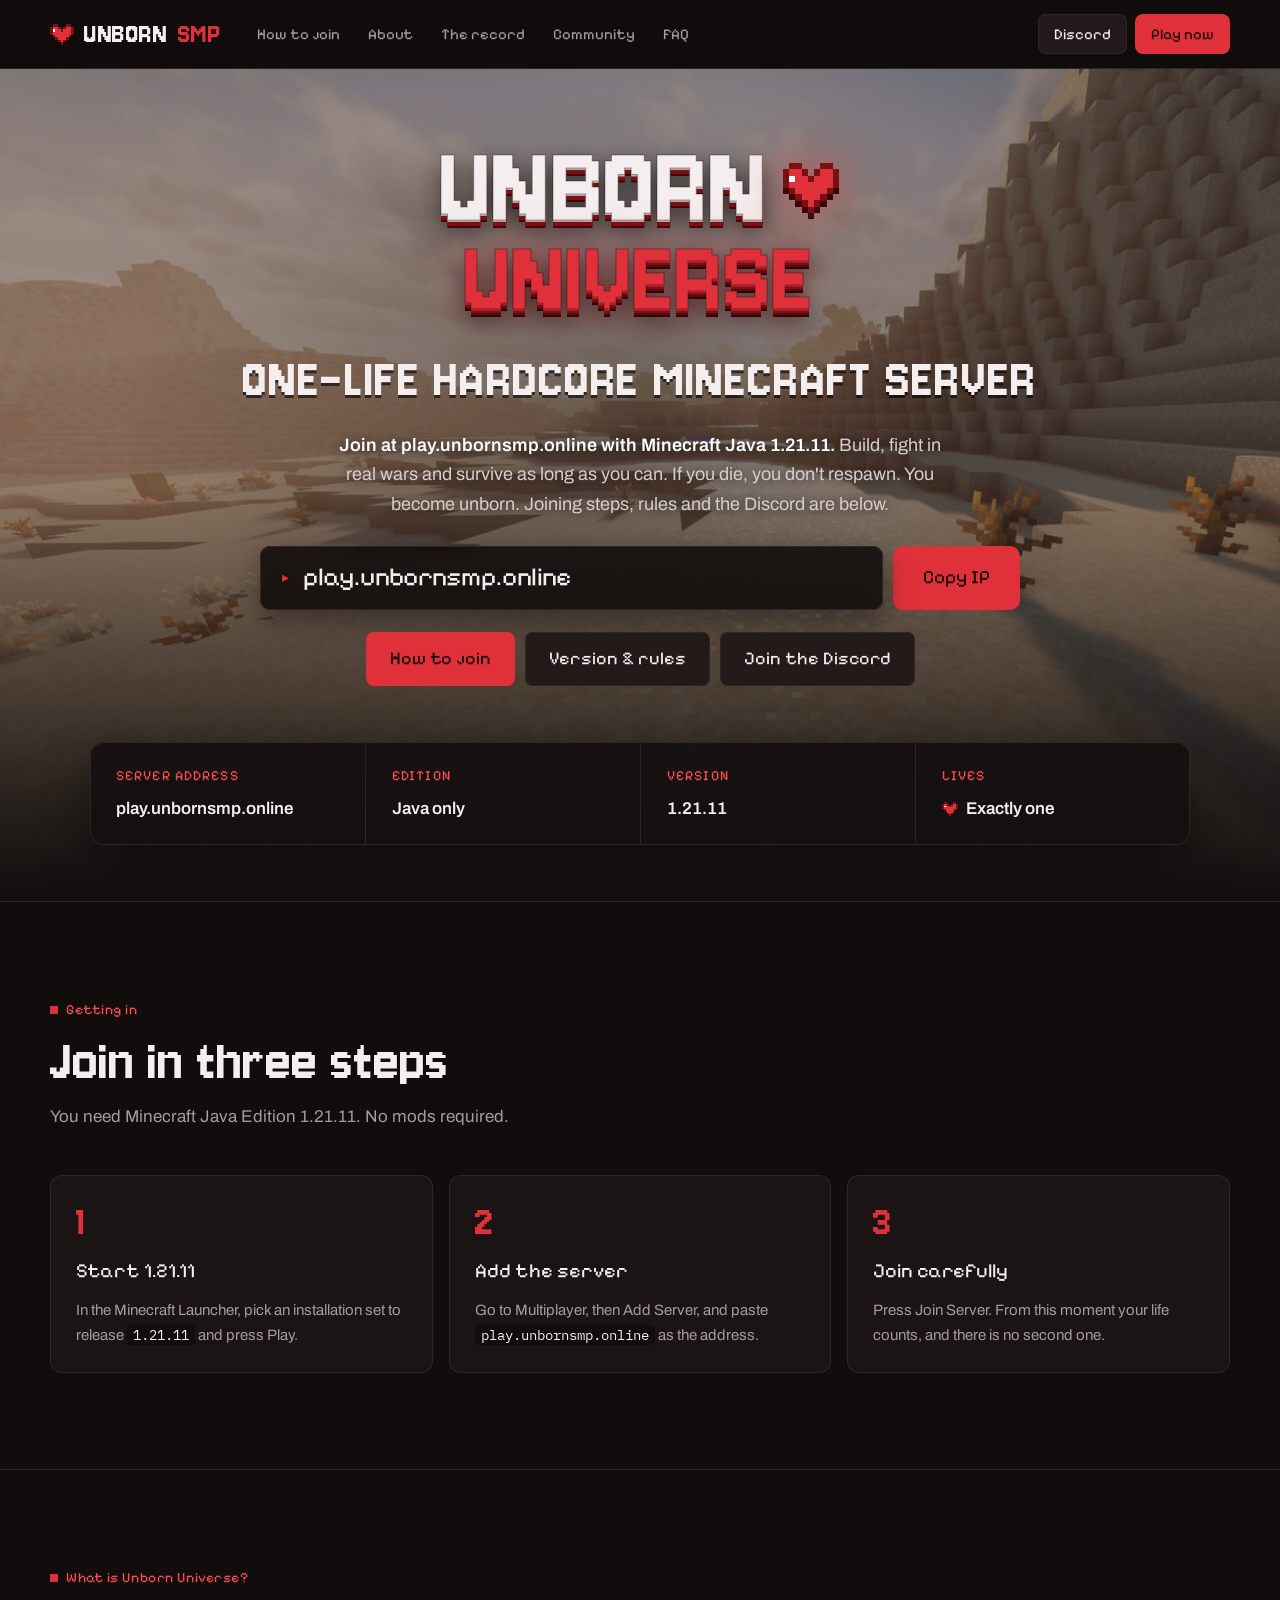
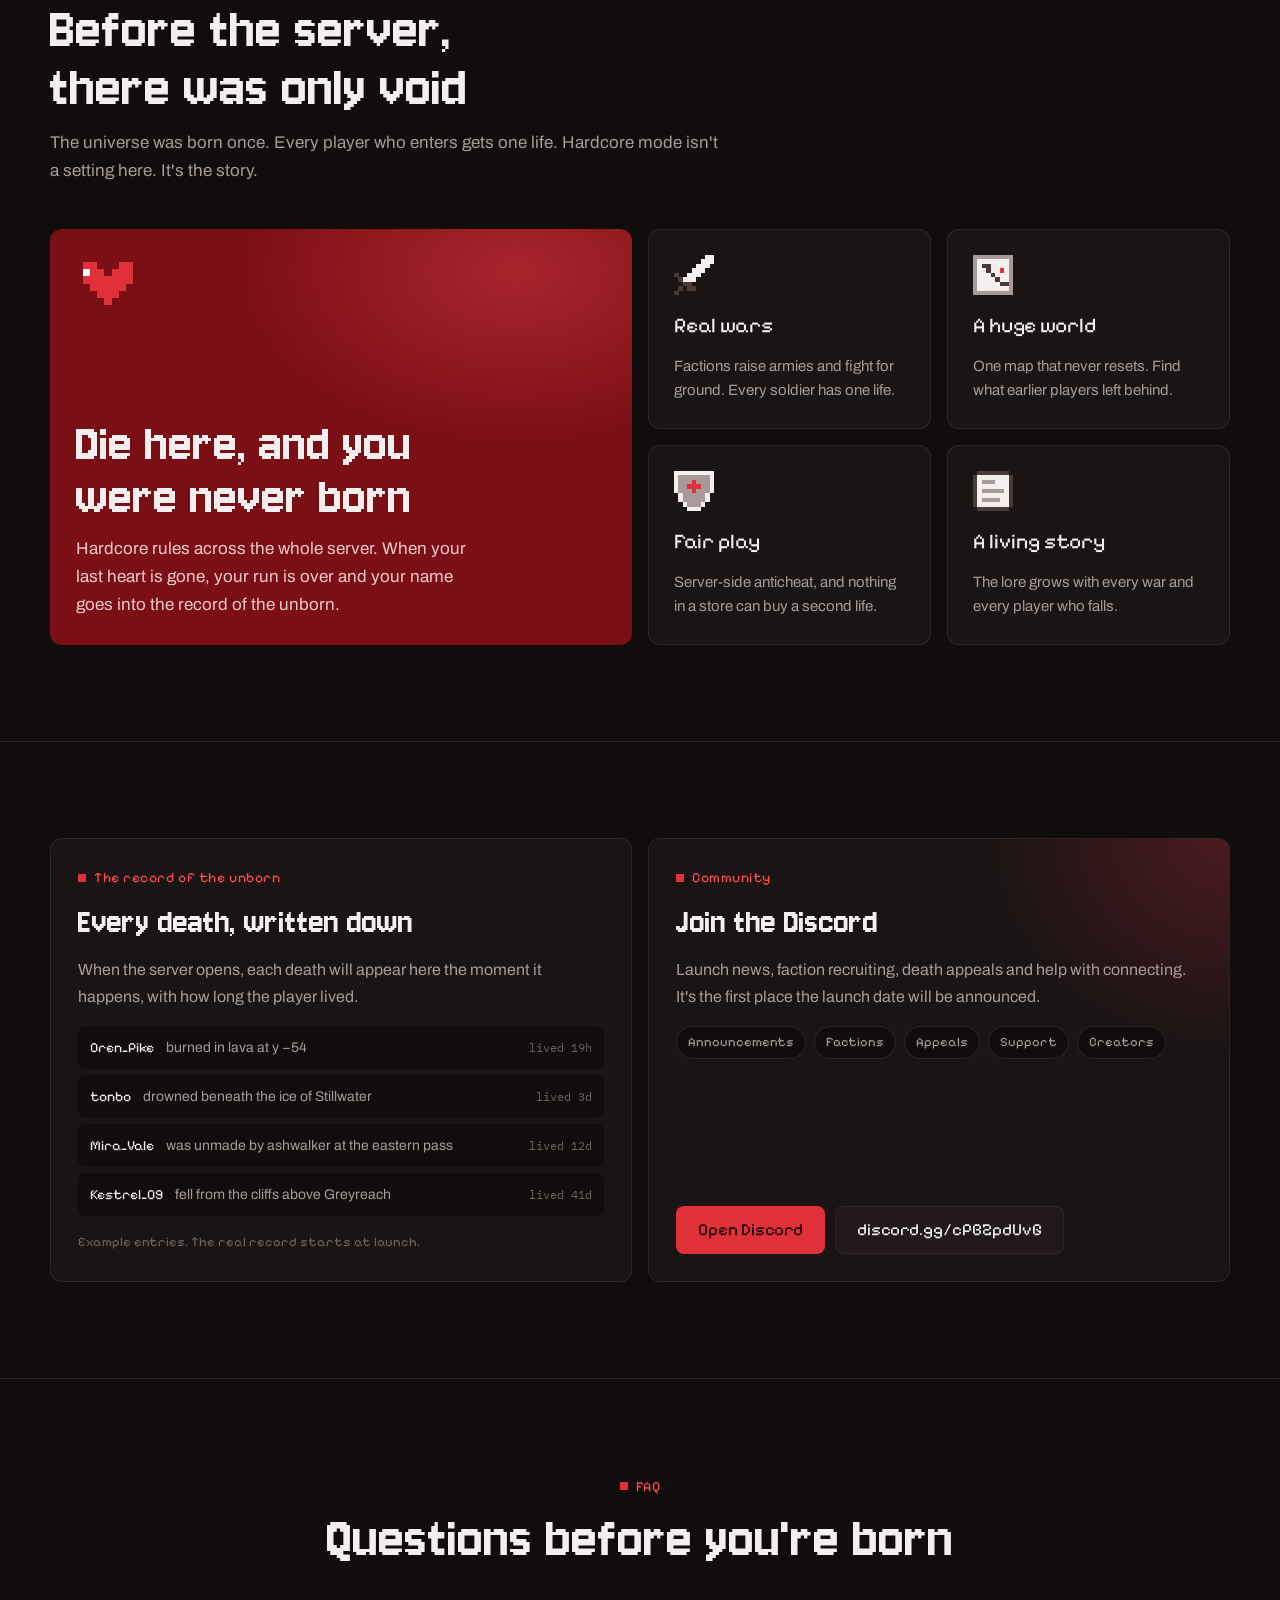
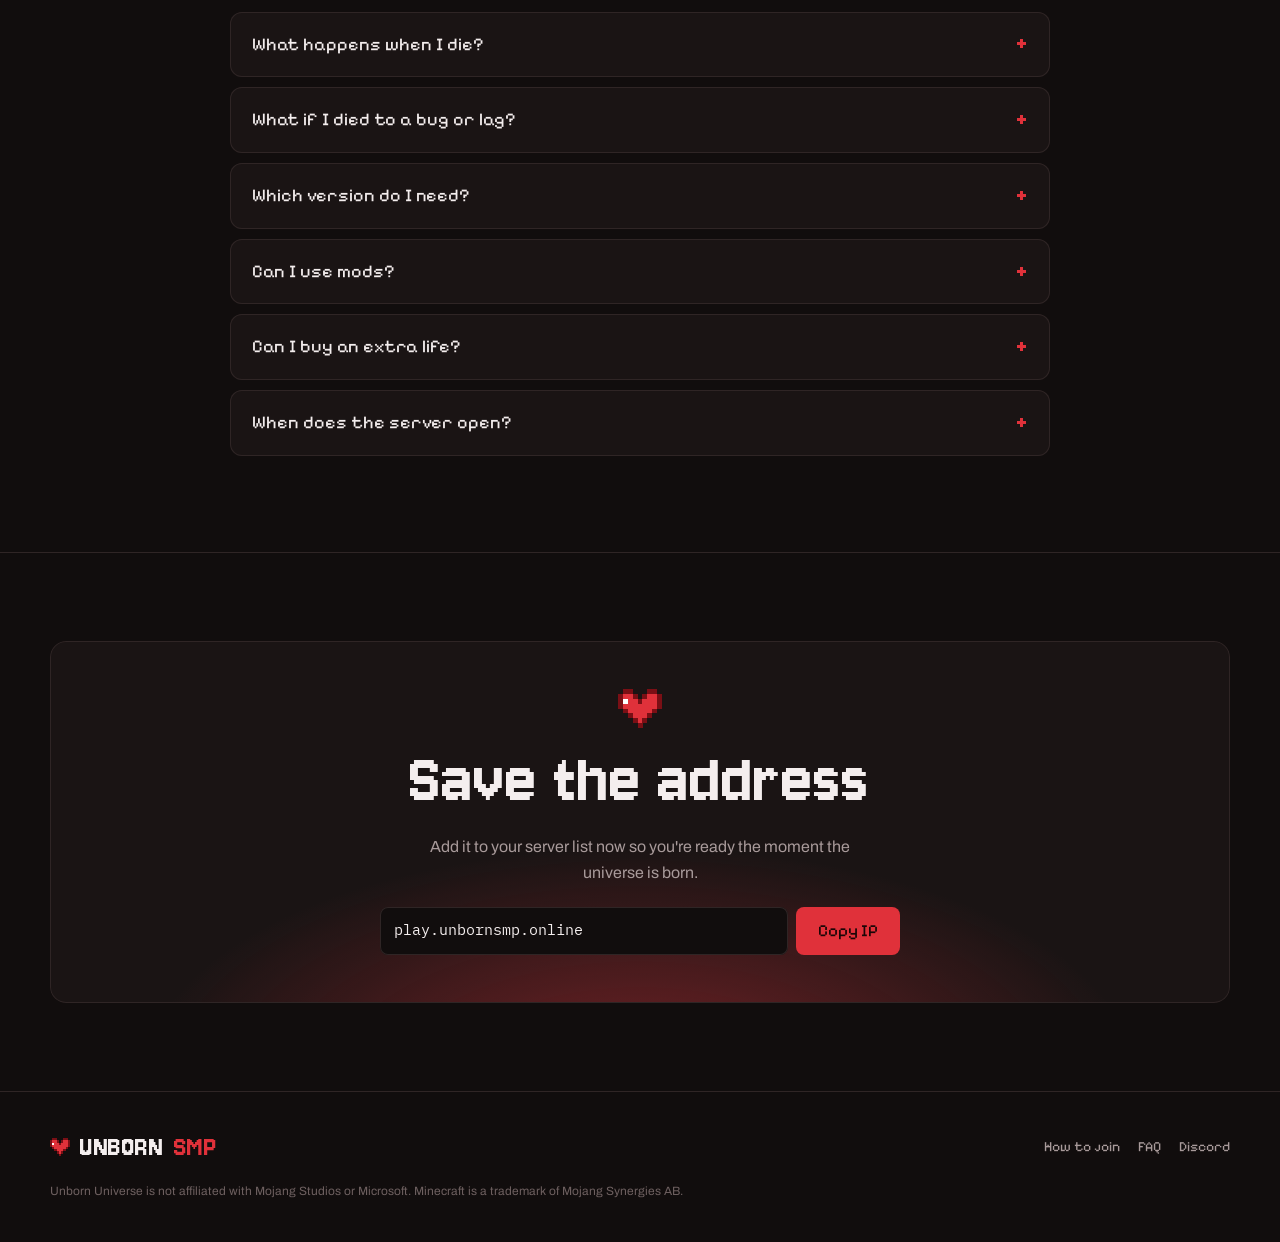
==== commit 5e04f59e: "Rebuild hero as a centred stage over a world screenshot Big UNBORN UNIVERSE wordmark with a red 3D e" ====
--- a/index.html
+++ b/index.html
@@ -35,33 +35,32 @@
   </div>
 </header>
 
-<section class="hero gutter">
+<section class="stage gutter">
   <div class="wrap">
-    <div>
-      <span class="eyebrow reveal">Hardcore · Java 1.21.11</span>
-      <h1 class="reveal d1">One life.<br><span class="r">One universe.</span></h1>
-      <p class="lede reveal d2">Unborn Universe is a one-life hardcore Minecraft server. Build, fight in real wars and survive as long as you can. <strong>If you die, you don't respawn. You become unborn.</strong></p>
-      <div class="cta reveal d3">
-        <a class="btn btn-red" href="/how-to-join/">How to join</a>
-        <a class="btn btn-ghost" href="https://discord.gg/cPBZpdUvG" target="_blank" rel="noopener">Join the Discord</a>
-      </div>
+    <div class="wordmark reveal" role="img" aria-label="Unborn Universe">
+      <span class="wm-top">UNBORN</span>
+      <span class="wm-heart heart" data-heart="56"></span>
+      <span class="wm-bottom">UNIVERSE</span>
     </div>
-
-    <aside class="server reveal d4" aria-label="Server info">
-      <div class="server-top">
-        <span class="icon"><span class="heart" data-heart="34"></span></span>
-        <div><h2>Unborn Universe</h2><p>Paper 1.21.11</p></div>
-        <span class="status">Opening soon</span>
-      </div>
-      <div class="stats">
-        <div class="stat"><span>Lives</span><b>1</b></div>
-        <div class="stat"><span>Respawns</span><b class="red">0</b></div>
-        <div class="stat"><span>Unborn</span><b>0</b></div>
-      </div>
-      <div class="ip"><code>play.unbornsmp.online</code><button class="btn btn-red" data-copy="play.unbornsmp.online">Copy IP</button></div>
-      <div class="hearts" aria-label="Ten hearts"><span class="heart" data-heart="18"></span><span class="heart" data-heart="18"></span><span class="heart" data-heart="18"></span><span class="heart" data-heart="18"></span><span class="heart" data-heart="18"></span><span class="heart" data-heart="18"></span><span class="heart" data-heart="18"></span><span class="heart" data-heart="18"></span><span class="heart" data-heart="18"></span><span class="heart" data-heart="18"></span></div>
-      <small>The address goes live at launch. Join the Discord for the date.</small>
-    </aside>
+    <h1 class="reveal d1">One-life hardcore Minecraft server</h1>
+    <p class="lede reveal d2"><strong>Join at play.unbornsmp.online with Minecraft Java 1.21.11.</strong> Build, fight in real wars and survive as long as you can. If you die, you don't respawn. You become unborn. Joining steps, rules and the Discord are below.</p>
+    <div class="bigip reveal d3">
+      <div class="field"><span class="caret" aria-hidden="true">▸</span><code>play.unbornsmp.online</code></div>
+      <button class="btn btn-red" data-copy="play.unbornsmp.online">Copy IP</button>
+    </div>
+    <div class="cta reveal d3">
+      <a class="btn btn-red" href="/how-to-join/">How to join</a>
+      <a class="btn btn-ghost" href="/how-to-join/#before">Version &amp; rules</a>
+      <a class="btn btn-ghost" href="https://discord.gg/cPBZpdUvG" target="_blank" rel="noopener">Join the Discord</a>
+    </div>
+  </div>
+  <div class="wrap">
+    <dl class="strip reveal d4">
+      <div><dt>Server address</dt><dd>play.unbornsmp.online</dd></div>
+      <div><dt>Edition</dt><dd>Java only</dd></div>
+      <div><dt>Version</dt><dd>1.21.11</dd></div>
+      <div><dt>Lives</dt><dd><span class="heart" data-heart="16"></span> Exactly one</dd></div>
+    </dl>
   </div>
 </section>
 
--- a/assets/site.css
+++ b/assets/site.css
@@ -95,6 +95,44 @@
 .server .hearts { display: flex; gap: 3px; flex-wrap: wrap; }
 .server small { font-family: var(--pixel); font-size: 13px; color: var(--dim); }
 
+/* stage: centred hero over a world screenshot */
+.stage { position: relative; overflow: hidden; border-bottom: 1px solid var(--line); padding-block: 72px 56px; background: var(--bg); }
+.stage::before { content: ""; position: absolute; inset: 0; background: url("/assets/img/hero-desert.jpg") center 35% / cover no-repeat; filter: saturate(.85); }
+.stage::after { content: ""; position: absolute; inset: 0; background: radial-gradient(55% 50% at 50% 40%, rgba(17,13,13,.5), rgba(17,13,13,.2) 75%), linear-gradient(180deg, rgba(17,13,13,.25) 0%, rgba(40,8,10,.25) 50%, rgba(17,13,13,.85) 88%, var(--bg) 100%); }
+.stage .wrap { position: relative; z-index: 1; display: flex; flex-direction: column; align-items: center; text-align: center; gap: 22px; }
+.stage .wrap + .wrap { margin-top: 56px; }
+
+.wordmark { display: grid; grid-template-columns: auto auto; grid-template-areas: "top heart" "bottom bottom"; align-items: center; justify-content: center; column-gap: 14px; font-family: var(--display); line-height: .78; letter-spacing: .02em; }
+.wordmark span { display: block; }
+.wm-top, .wm-bottom { color: var(--ink); text-shadow: 0 1px 0 #c9bcbc, 0 2px 0 #b3a5a5, 0 3px 0 var(--red-deep), 0 4px 0 var(--red-deep), 0 5px 0 var(--red-deep), 0 6px 0 var(--red-deep), 0 7px 0 #3d070a, 0 8px 0 #3d070a, 0 10px 24px rgba(0,0,0,.7); -webkit-text-stroke: 1px rgba(0,0,0,.35); }
+.wm-top { grid-area: top; font-size: clamp(3.4rem, 10vw, 7.6rem); }
+.wm-bottom { grid-area: bottom; font-size: clamp(3.1rem, 9.2vw, 7rem); color: var(--red); text-shadow: 0 1px 0 #c22830, 0 2px 0 #a81f26, 0 3px 0 #7a0f15, 0 4px 0 #7a0f15, 0 5px 0 #5a0a0f, 0 6px 0 #5a0a0f, 0 7px 0 #2e0507, 0 8px 0 #2e0507, 0 0 50px rgba(224,49,58,.45), 0 10px 24px rgba(0,0,0,.7); }
+.wm-heart { grid-area: heart; filter: drop-shadow(0 6px 0 #3d070a) drop-shadow(0 0 24px rgba(224,49,58,.6)); animation: thump 2.4s ease-in-out infinite; }
+@keyframes thump { 0%, 72%, 100% { transform: scale(1); } 78% { transform: scale(1.14); } 86% { transform: scale(1); } 92% { transform: scale(1.07); } }
+@media (max-width: 480px) { .wm-heart svg { width: 40px; height: auto; } }
+
+.stage h1 { font-family: var(--display); font-size: clamp(2rem, 4.6vw, 3.6rem); line-height: 1; letter-spacing: .02em; text-transform: uppercase; text-shadow: 0 3px 0 rgba(0,0,0,.6); margin-top: 6px; }
+.stage .lede { max-width: 62ch; color: #d9cccc; font-size: 18px; text-shadow: 0 1px 12px rgba(0,0,0,.8); }
+.stage .lede strong { color: #fff; font-weight: 600; }
+
+.bigip { display: flex; gap: 10px; width: 100%; max-width: 760px; margin-top: 4px; }
+.bigip .field { flex: 1; min-width: 0; display: flex; align-items: center; gap: 14px; min-height: 64px; padding: 0 22px; border-radius: 10px; background: rgba(10,7,7,.82); box-shadow: inset 0 0 0 1px var(--line), 0 10px 30px rgba(0,0,0,.4); backdrop-filter: blur(6px); }
+.bigip .caret { color: var(--red); font-size: 14px; }
+.bigip code { font-family: var(--pixel); font-size: clamp(18px, 2.4vw, 26px); color: var(--ink); user-select: all; overflow-wrap: anywhere; }
+.bigip .btn { min-height: 64px; padding: 0 30px; font-size: 19px; border-radius: 10px; }
+.stage .cta { display: flex; gap: 10px; flex-wrap: wrap; justify-content: center; }
+.stage .cta .btn { min-height: 54px; padding: 0 24px; font-size: 18px; }
+.stage .btn-ghost { background: rgba(26,20,20,.85); }
+@media (max-width: 560px) { .bigip { flex-direction: column; } .stage .cta { flex-direction: column; width: 100%; } }
+
+.strip { display: grid; grid-template-columns: repeat(4, 1fr); margin: 0; width: 100%; max-width: 1100px; border-radius: 14px; background: rgba(20,15,15,.88); box-shadow: inset 0 0 0 1px var(--line), 0 20px 50px rgba(0,0,0,.45); backdrop-filter: blur(8px); text-align: left; }
+.strip > div { padding: 22px 26px; border-left: 1px solid var(--line); min-width: 0; }
+.strip > div:first-child { border-left: 0; }
+.strip dt { font-family: var(--pixel); font-size: 14px; letter-spacing: .08em; text-transform: uppercase; color: var(--red-hot); }
+.strip dd { margin: 8px 0 0; display: flex; align-items: center; gap: 8px; font-weight: 600; font-size: 17px; overflow-wrap: anywhere; }
+@media (max-width: 860px) { .strip { grid-template-columns: 1fr 1fr; } .strip > div:nth-child(3) { border-left: 0; } .strip > div:nth-child(n+3) { border-top: 1px solid var(--line); } }
+@media (max-width: 420px) { .strip { grid-template-columns: 1fr; } .strip > div { border-left: 0; } .strip > div + div { border-top: 1px solid var(--line); } }
+
 /* sections */
 .sec { padding-block: 96px; border-bottom: 1px solid var(--line); }
 .sec-head { display: flex; flex-direction: column; gap: 12px; margin-bottom: 44px; max-width: 680px; }
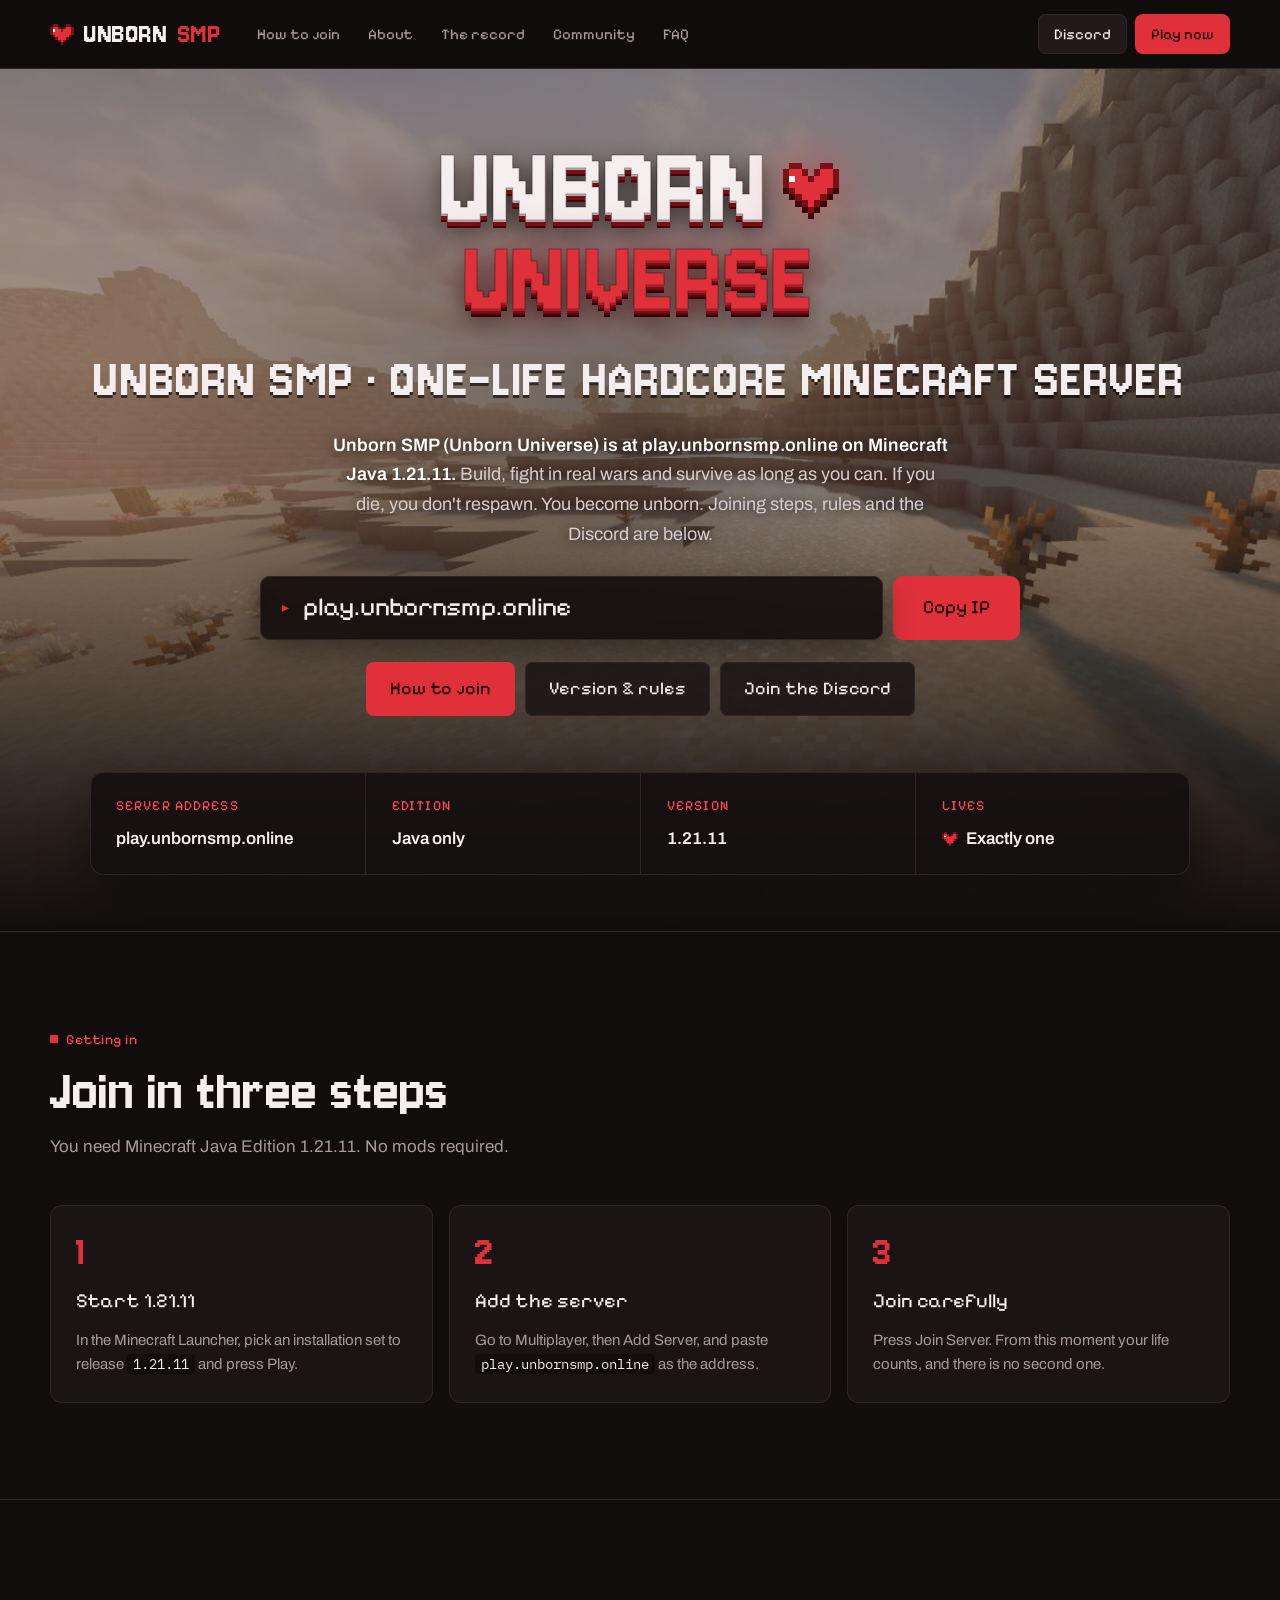
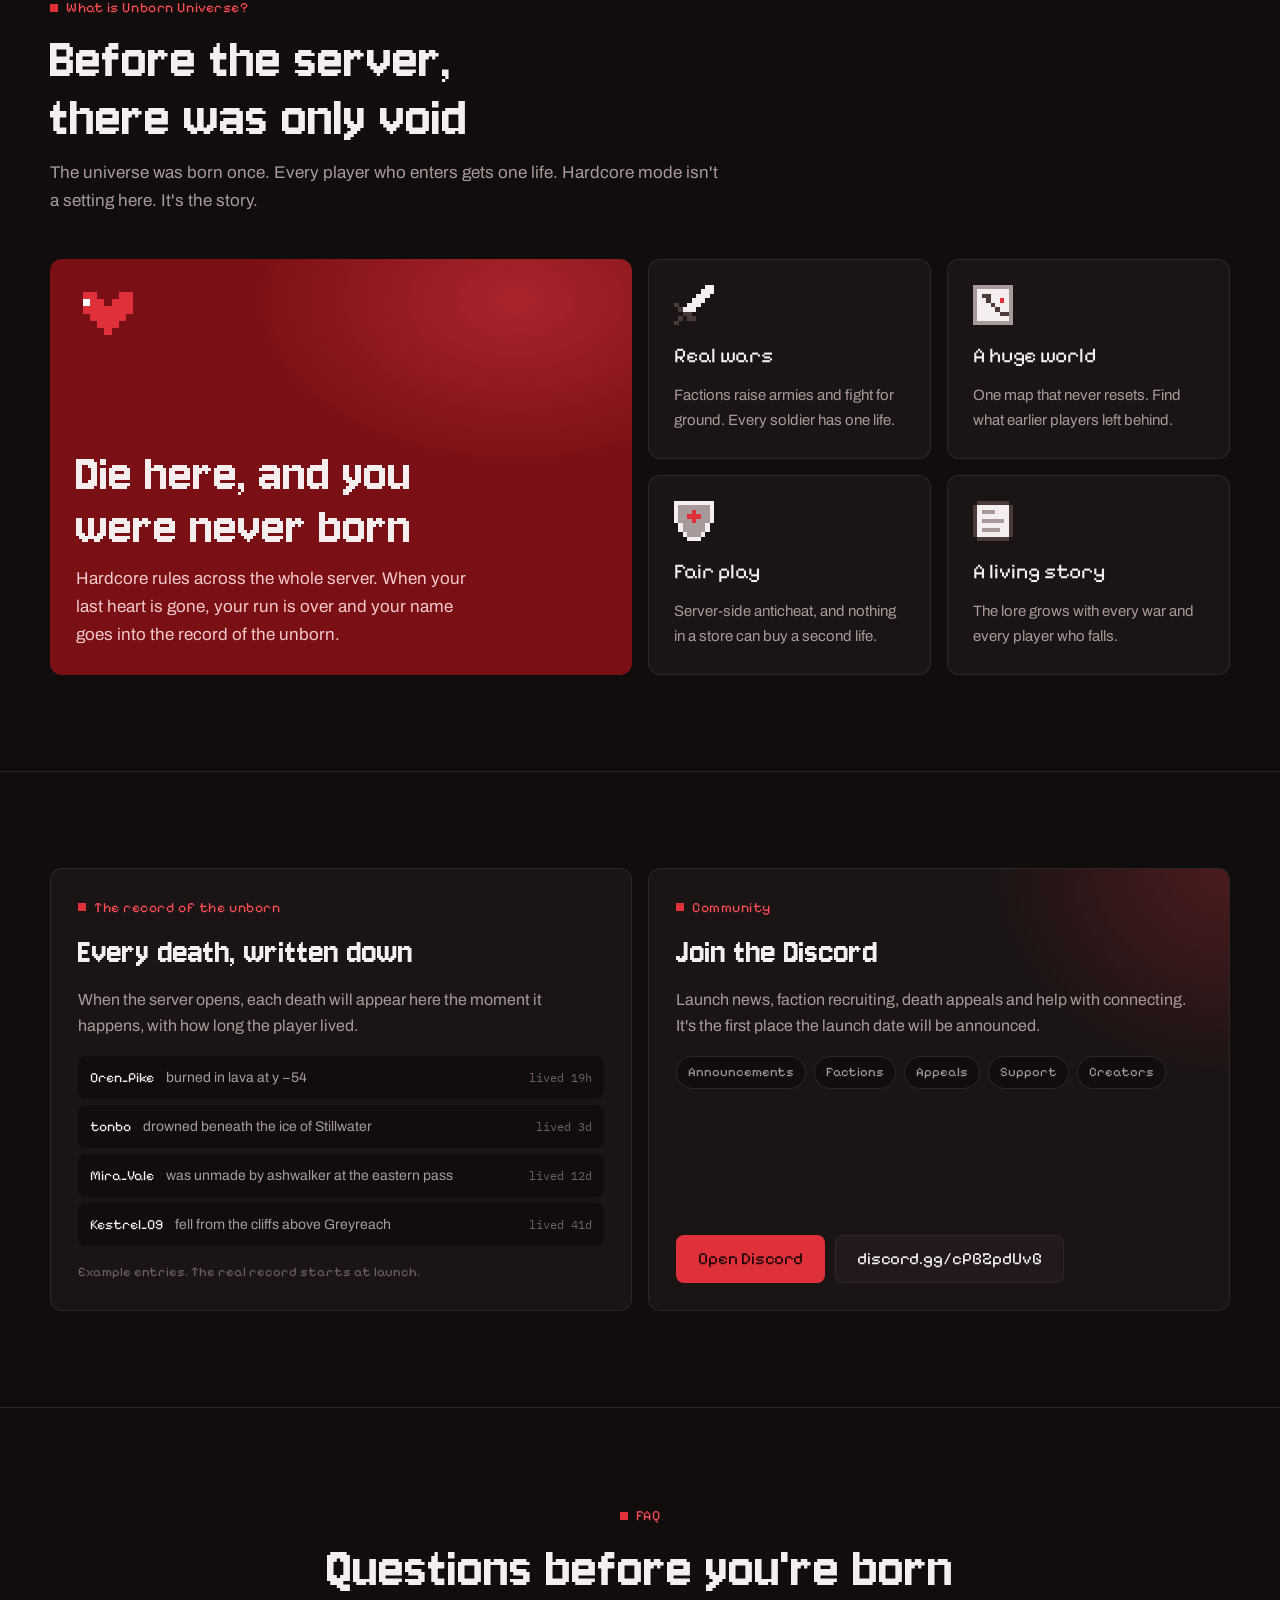
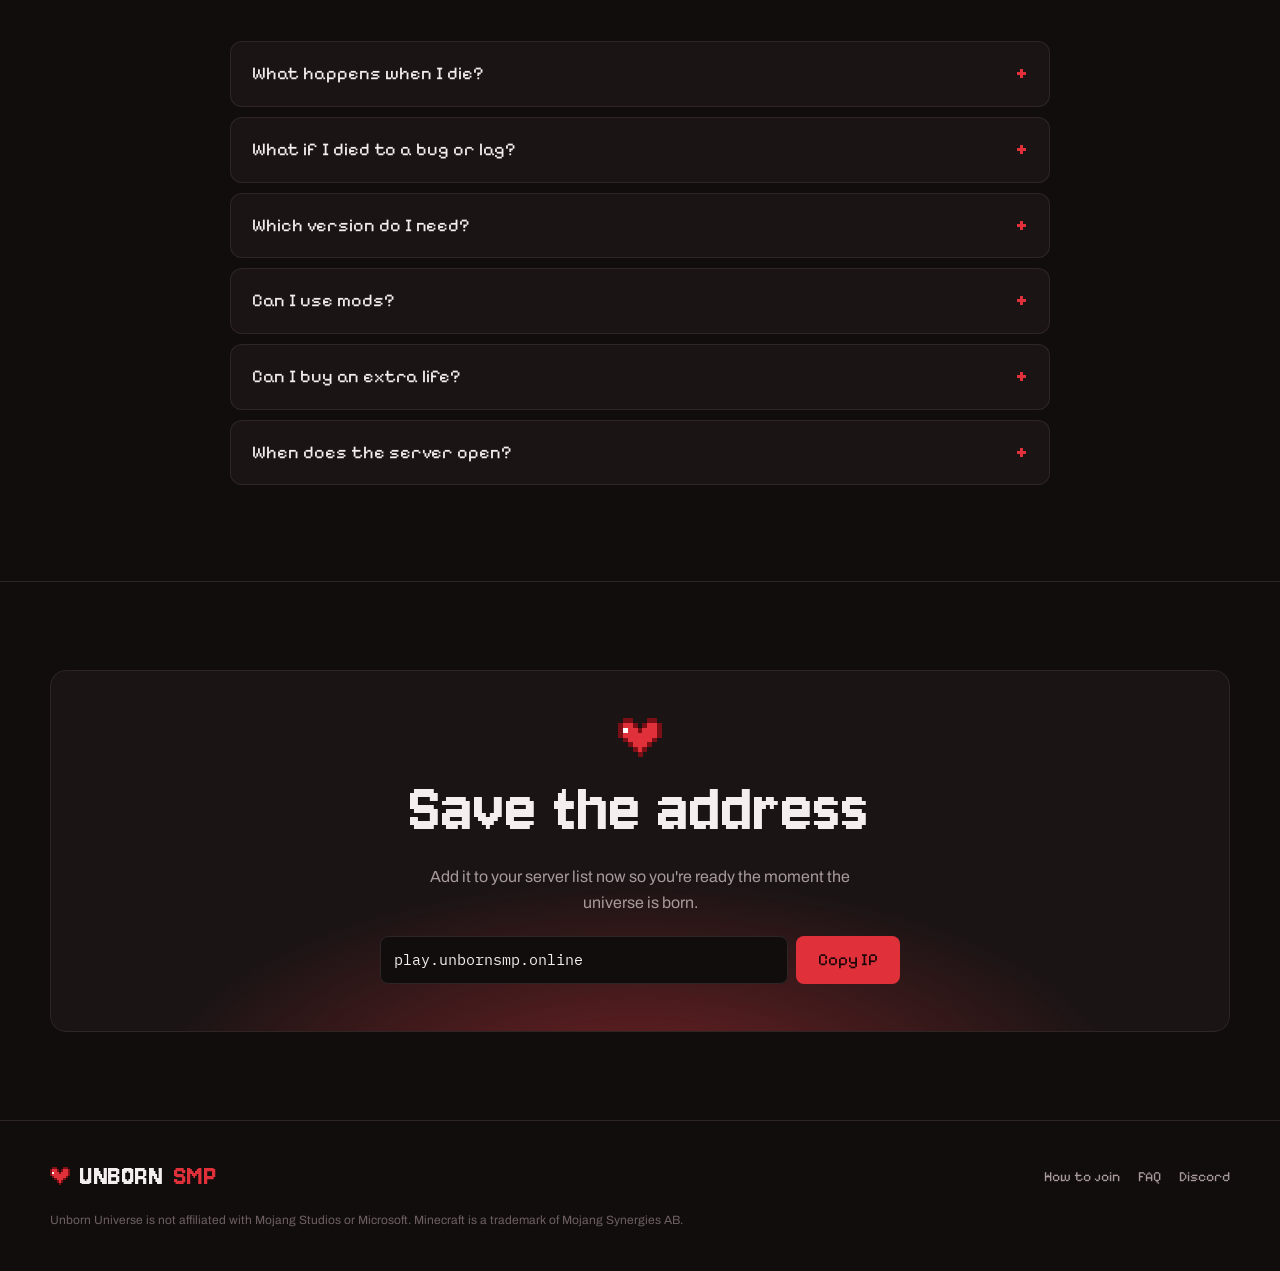
==== commit 93c5fea0: "Add SEO so the site ranks for 'Unborn SMP' Titles, descriptions and headings now lead with Unborn SM" ====
--- a/index.html
+++ b/index.html
@@ -3,13 +3,126 @@
 <head>
 <meta charset="utf-8">
 <meta name="viewport" content="width=device-width, initial-scale=1, viewport-fit=cover">
-<title>Unborn Universe · One-life hardcore Minecraft server</title>
-<meta name="description" content="Unborn Universe is a one-life hardcore Minecraft server. A huge world, real wars and permanent death. Join at play.unbornsmp.online.">
-<meta property="og:title" content="Unborn Universe · One life. One universe.">
-<meta property="og:description" content="A one-life hardcore Minecraft server. Die here, and you were never born.">
+<title>Unborn SMP · One-life hardcore Minecraft server</title>
+<meta name="description" content="Unborn SMP (Unborn Universe) is a one-life hardcore Minecraft server. One life, real wars, permanent death. Join at play.unbornsmp.online on Java 1.21.11.">
+<link rel="canonical" href="https://unbornsmp.online/">
+<meta name="robots" content="index, follow, max-image-preview:large">
+<meta name="keywords" content="Unborn SMP, Unborn Universe, unbornsmp, hardcore Minecraft server, one life Minecraft server, Minecraft SMP">
+<meta property="og:type" content="website">
+<meta property="og:site_name" content="Unborn SMP">
+<meta property="og:title" content="Unborn SMP · One life. One universe.">
+<meta property="og:description" content="Unborn SMP is a one-life hardcore Minecraft server. Die here, and you were never born.">
 <meta property="og:url" content="https://unbornsmp.online/">
+<meta property="og:image" content="https://unbornsmp.online/assets/img/og.jpg">
+<meta property="og:image:width" content="1200">
+<meta property="og:image:height" content="630">
+<meta property="og:image:alt" content="Unborn SMP, a one-life hardcore Minecraft server">
+<meta name="twitter:card" content="summary_large_image">
+<meta name="twitter:title" content="Unborn SMP · One life. One universe.">
+<meta name="twitter:description" content="Unborn SMP is a one-life hardcore Minecraft server. Die here, and you were never born.">
+<meta name="twitter:image" content="https://unbornsmp.online/assets/img/og.jpg">
 <meta name="theme-color" content="#110d0d">
+<script type="application/ld+json">
+{
+ "@context": "https://schema.org",
+ "@graph": [
+  {
+   "@type": "Organization",
+   "@id": "https://unbornsmp.online/#org",
+   "name": "Unborn SMP",
+   "alternateName": [
+    "Unborn Universe",
+    "UnbornSMP"
+   ],
+   "url": "https://unbornsmp.online/",
+   "logo": "https://unbornsmp.online/assets/img/logo.png",
+   "sameAs": [
+    "https://discord.gg/cPBZpdUvG"
+   ]
+  },
+  {
+   "@type": "WebSite",
+   "@id": "https://unbornsmp.online/#site",
+   "name": "Unborn SMP",
+   "alternateName": [
+    "Unborn Universe",
+    "unbornsmp.online"
+   ],
+   "url": "https://unbornsmp.online/",
+   "publisher": {
+    "@id": "https://unbornsmp.online/#org"
+   }
+  },
+  {
+   "@type": "WebPage",
+   "@id": "https://unbornsmp.online/#home",
+   "url": "https://unbornsmp.online/",
+   "name": "Unborn SMP · One-life hardcore Minecraft server",
+   "isPartOf": {
+    "@id": "https://unbornsmp.online/#site"
+   },
+   "about": {
+    "@id": "https://unbornsmp.online/#org"
+   }
+  },
+  {
+   "@type": "FAQPage",
+   "mainEntity": [
+    {
+     "@type": "Question",
+     "name": "What happens when I die?",
+     "acceptedAnswer": {
+      "@type": "Answer",
+      "text": "You become unborn. You can't play on the server again, and your death is added to the record of the unborn."
+     }
+    },
+    {
+     "@type": "Question",
+     "name": "What if I died to a bug or lag?",
+     "acceptedAnswer": {
+      "@type": "Answer",
+      "text": "Open a ticket in the Discord. Staff check the logs for every appeal and can restore a player when the death wasn't fair."
+     }
+    },
+    {
+     "@type": "Question",
+     "name": "Which version do I need?",
+     "acceptedAnswer": {
+      "@type": "Answer",
+      "text": "Minecraft Java Edition 1.21.11. Full steps and fixes are on the How to join page."
+     }
+    },
+    {
+     "@type": "Question",
+     "name": "Can I use mods?",
+     "acceptedAnswer": {
+      "@type": "Answer",
+      "text": "Performance and visual mods like Sodium, Iris and shaders are fine. Hacked clients, x-ray and anything that gives an unfair edge get you banned."
+     }
+    },
+    {
+     "@type": "Question",
+     "name": "Can I buy an extra life?",
+     "acceptedAnswer": {
+      "@type": "Answer",
+      "text": "No. Nothing in the store bypasses the one-life rule."
+     }
+    },
+    {
+     "@type": "Question",
+     "name": "When does the server open?",
+     "acceptedAnswer": {
+      "@type": "Answer",
+      "text": "The launch date will be posted in the Discord first."
+     }
+    }
+   ]
+  }
+ ]
+}
+</script>
 <link rel="icon" href="data:image/svg+xml,%3Csvg xmlns='http://www.w3.org/2000/svg' viewBox='0 0 9 8' shape-rendering='crispEdges'%3E%3Cpath fill='%237a0f15' d='M1 0h2v1H1zM6 0h2v1H6zM0 1h1v3H0zM8 1h1v3H8zM4 1h1v1H4zM3 1h1v1H3zM5 1h1v1H5zM1 4h1v1H1zM7 4h1v1H7zM2 5h1v1H2zM6 5h1v1H6zM3 6h1v1H3zM5 6h1v1H5zM4 7h1v1H4z'/%3E%3Cpath fill='%23e0313a' d='M1 1h2v1H1zM6 1h2v1H6zM1 2h3v2H1zM4 2h4v2H4zM2 4h5v1H2zM3 5h3v1H3zM4 6h1v1H4z'/%3E%3Cpath fill='%23fff' d='M2 2h1v1H2z'/%3E%3C/svg%3E">
+<link rel="apple-touch-icon" href="/assets/img/apple-touch-icon.png">
 <link rel="preconnect" href="https://fonts.googleapis.com">
 <link rel="preconnect" href="https://fonts.gstatic.com" crossorigin>
 <link rel="stylesheet" href="https://fonts.googleapis.com/css2?family=Jersey+10&family=Pixelify+Sans:wght@400;500;600&family=Archivo:wght@400;500;600&family=IBM+Plex+Mono:wght@400;500&display=swap">
@@ -37,13 +150,13 @@
 
 <section class="stage gutter">
   <div class="wrap">
-    <div class="wordmark reveal" role="img" aria-label="Unborn Universe">
+    <div class="wordmark reveal" role="img" aria-label="Unborn SMP · Unborn Universe">
       <span class="wm-top">UNBORN</span>
       <span class="wm-heart heart" data-heart="56"></span>
       <span class="wm-bottom">UNIVERSE</span>
     </div>
-    <h1 class="reveal d1">One-life hardcore Minecraft server</h1>
-    <p class="lede reveal d2"><strong>Join at play.unbornsmp.online with Minecraft Java 1.21.11.</strong> Build, fight in real wars and survive as long as you can. If you die, you don't respawn. You become unborn. Joining steps, rules and the Discord are below.</p>
+    <h1 class="reveal d1">Unborn SMP · One-life hardcore Minecraft server</h1>
+    <p class="lede reveal d2"><strong>Unborn SMP (Unborn Universe) is at play.unbornsmp.online on Minecraft Java 1.21.11.</strong> Build, fight in real wars and survive as long as you can. If you die, you don't respawn. You become unborn. Joining steps, rules and the Discord are below.</p>
     <div class="bigip reveal d3">
       <div class="field"><span class="caret" aria-hidden="true">▸</span><code>play.unbornsmp.online</code></div>
       <button class="btn btn-red" data-copy="play.unbornsmp.online">Copy IP</button>
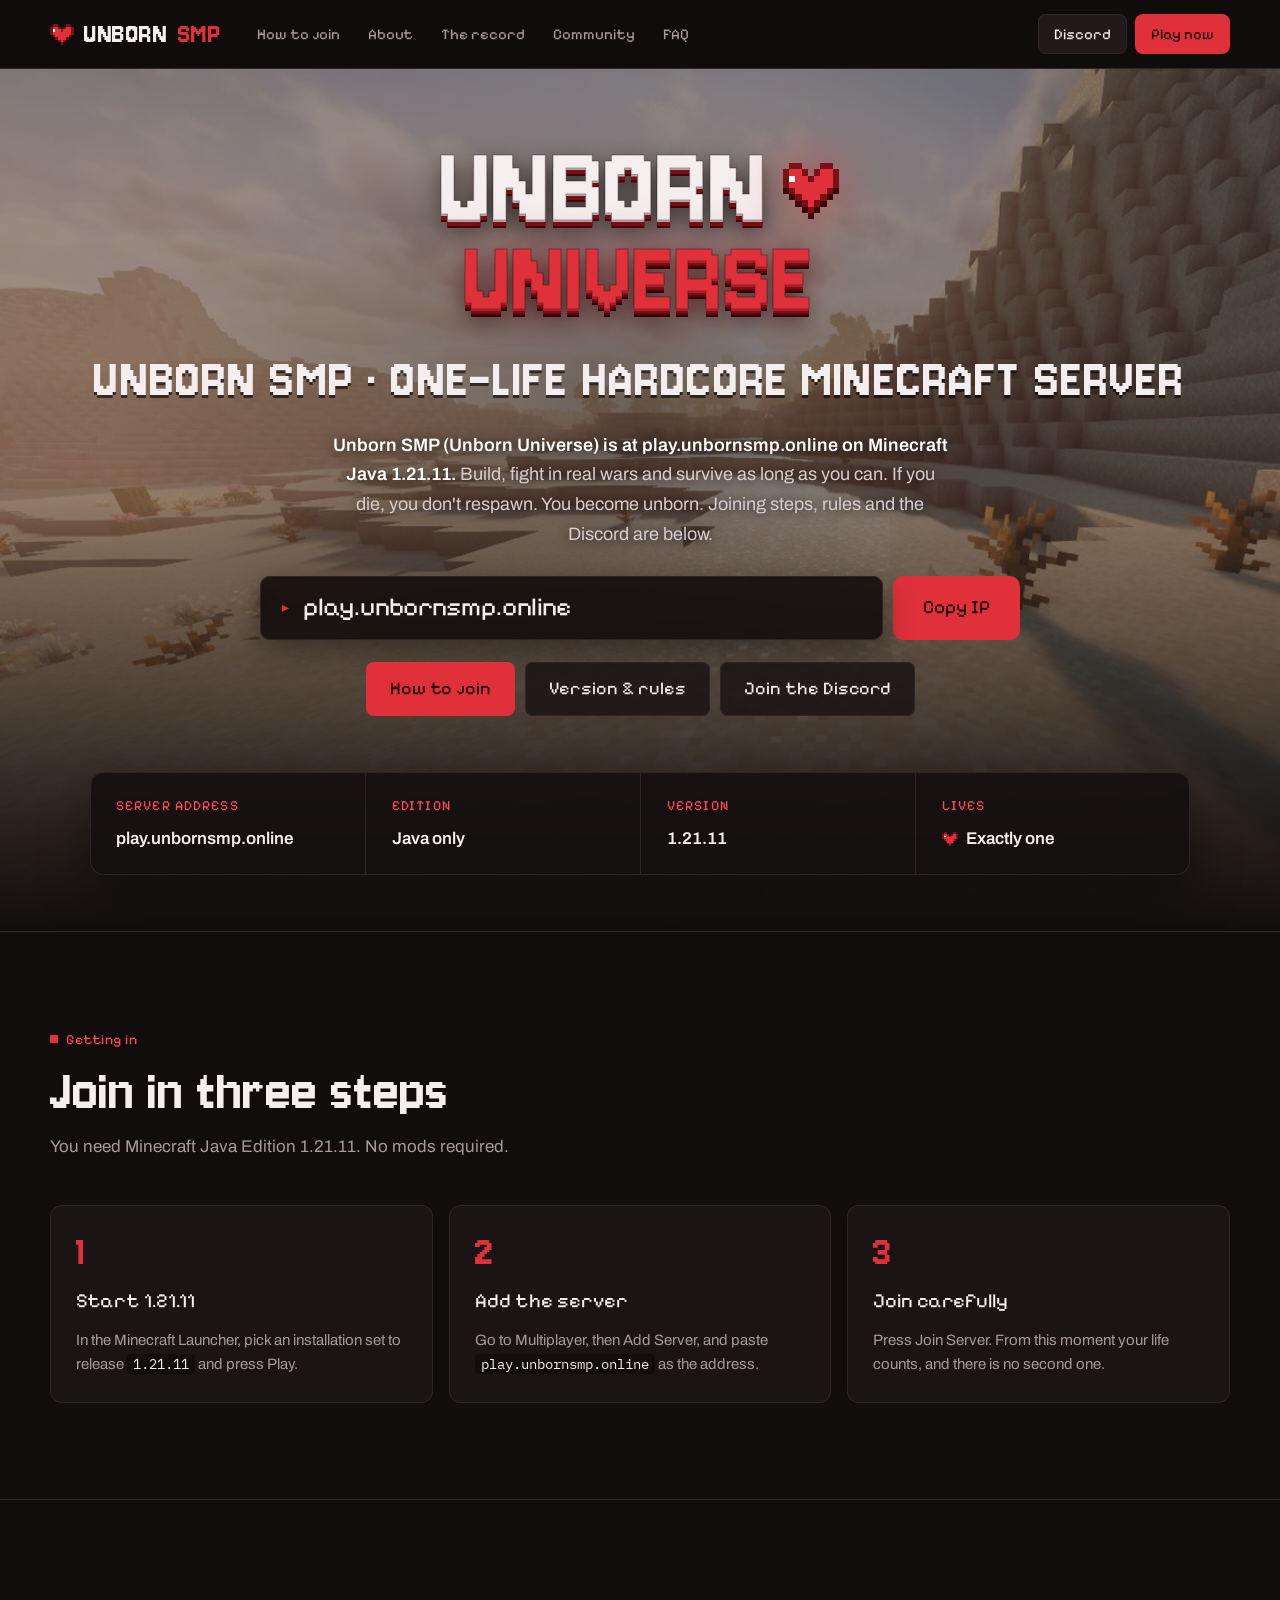
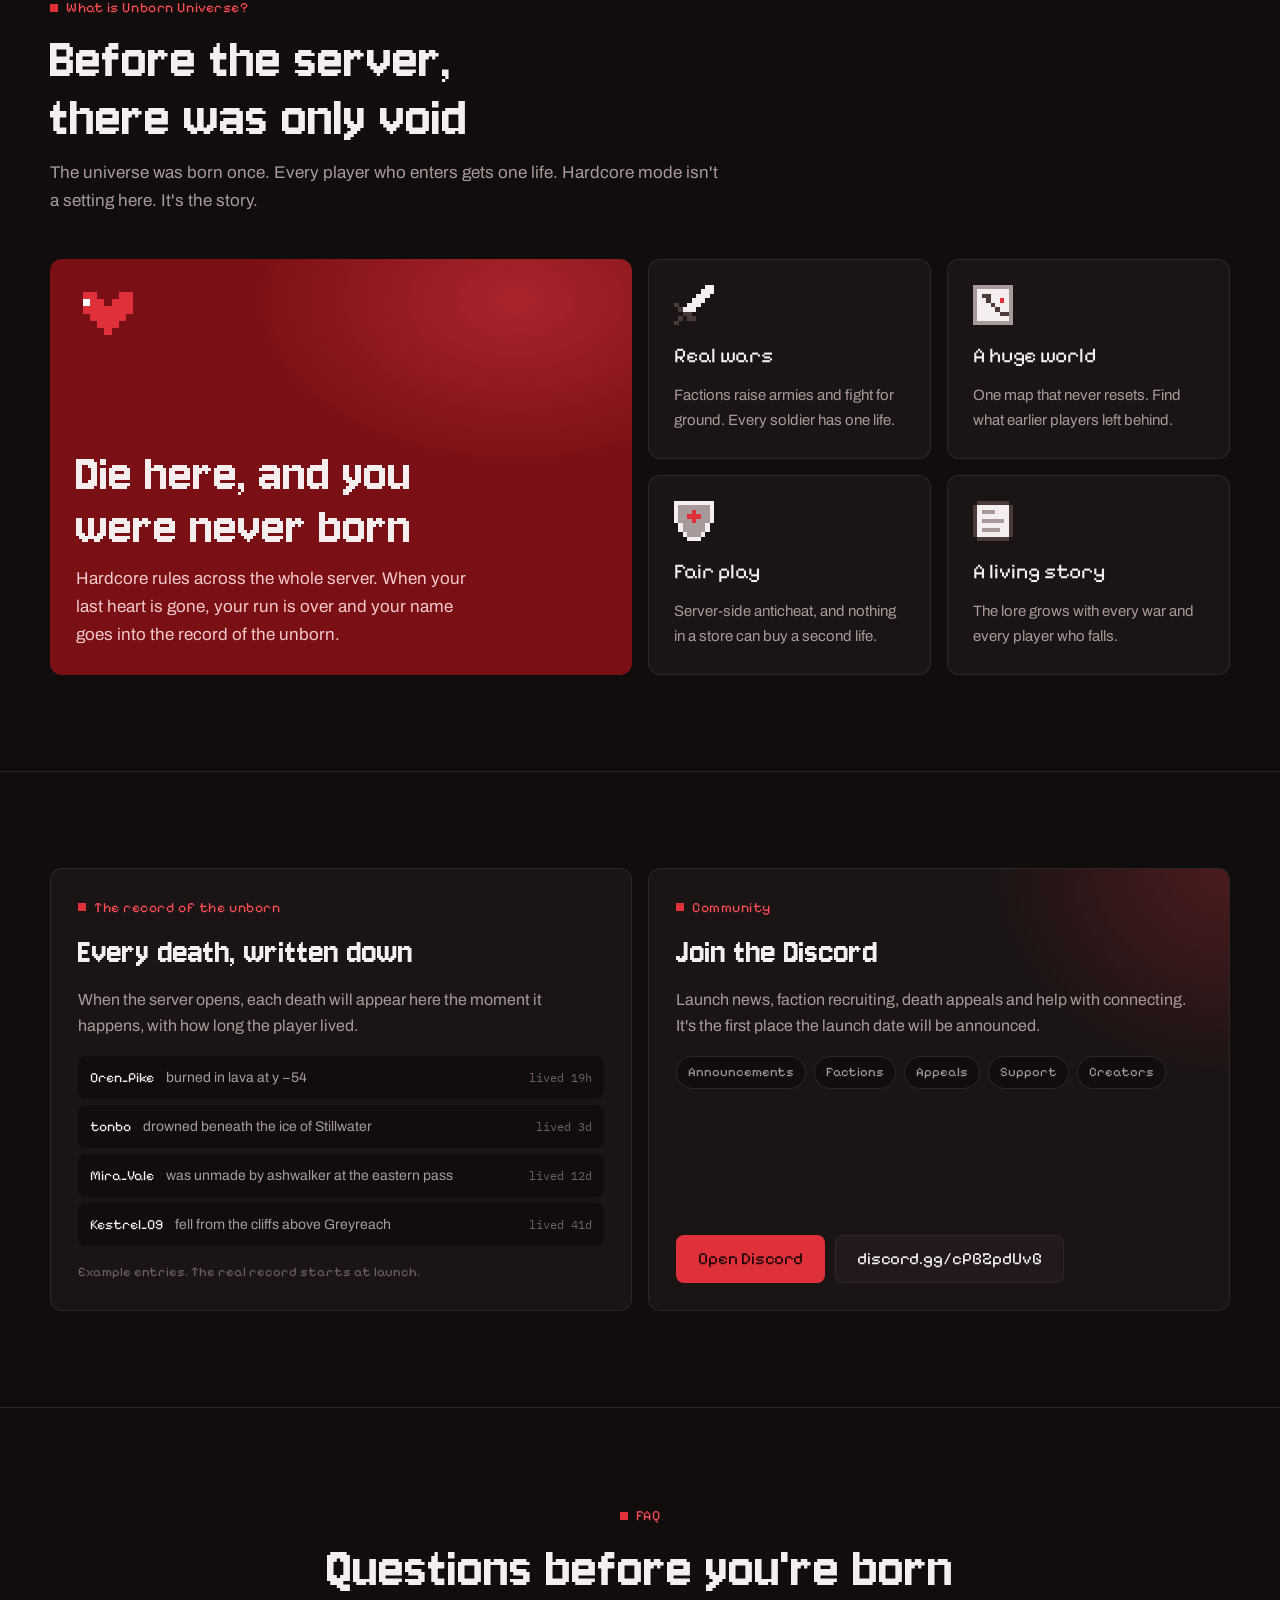
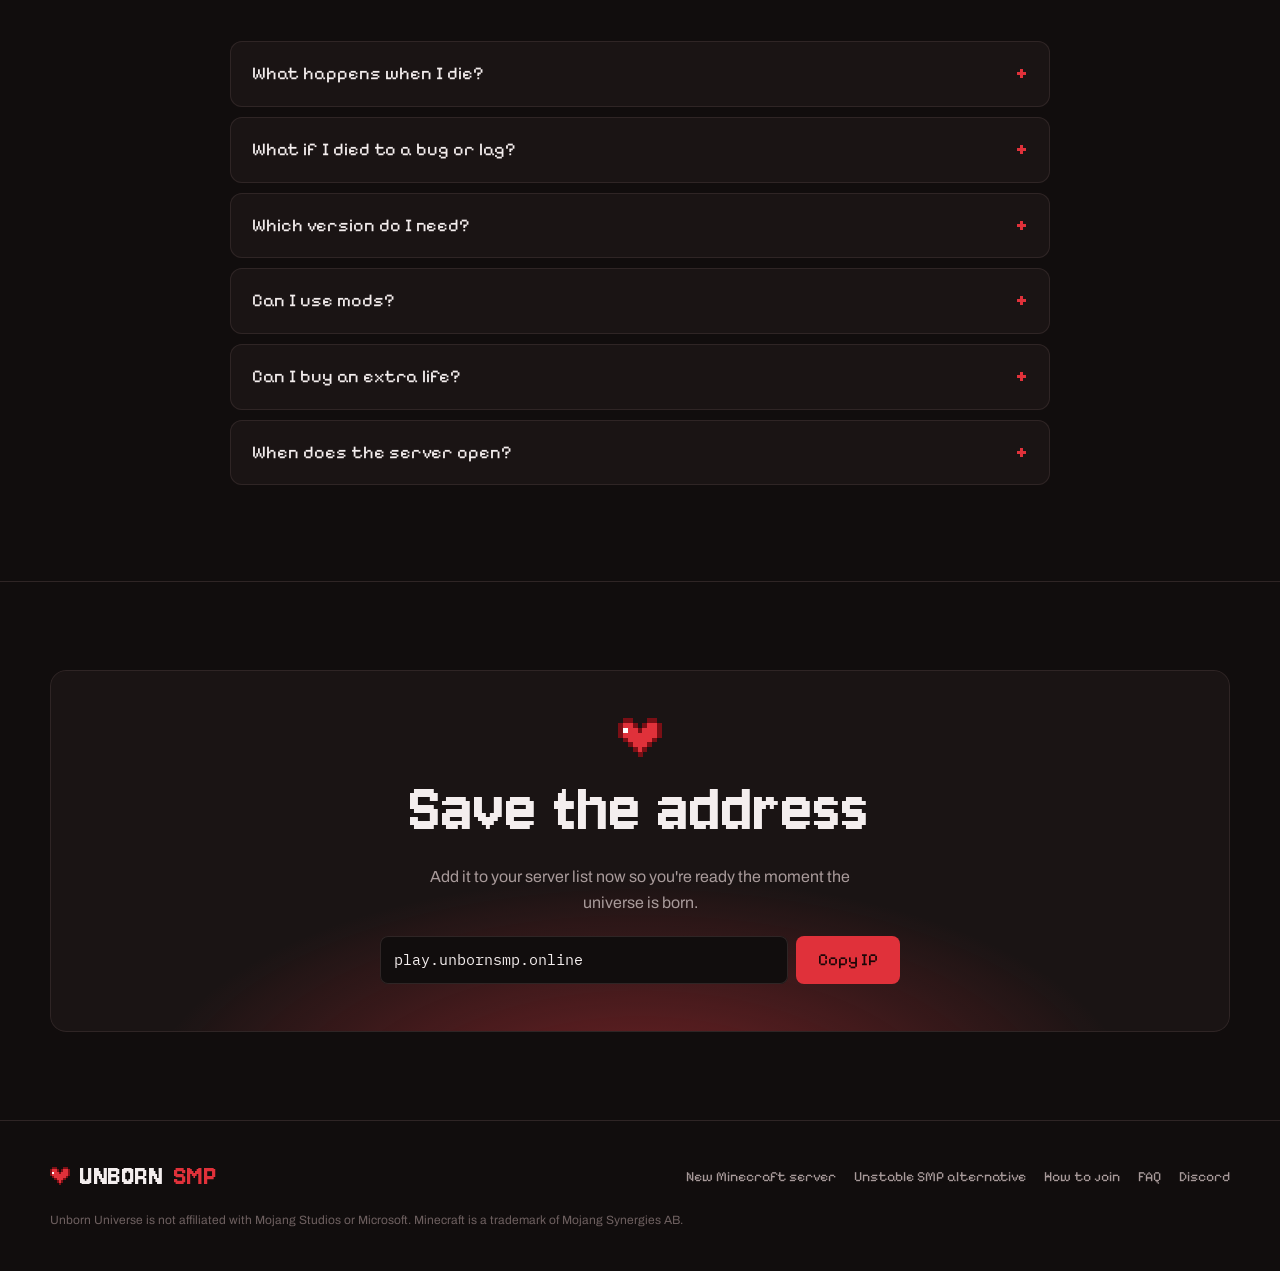
==== commit 0399ccc5: "Make Unborn SMP easy for AI assistants and search to recommend Adds llms.txt with plain server facts" ====
--- a/index.html
+++ b/index.html
@@ -264,6 +264,8 @@
   <div class="wrap">
     <a class="brand" href="/"><span class="heart" data-heart="20"></span>UNBORN<b>SMP</b></a>
     <nav aria-label="Footer">
+      <a href="/new-minecraft-server/">New Minecraft server</a>
+      <a href="/unstable-smp-alternative/">Unstable SMP alternative</a>
       <a href="/how-to-join/">How to join</a>
       <a href="#faq">FAQ</a>
       <a href="https://discord.gg/cPBZpdUvG" target="_blank" rel="noopener">Discord</a>
